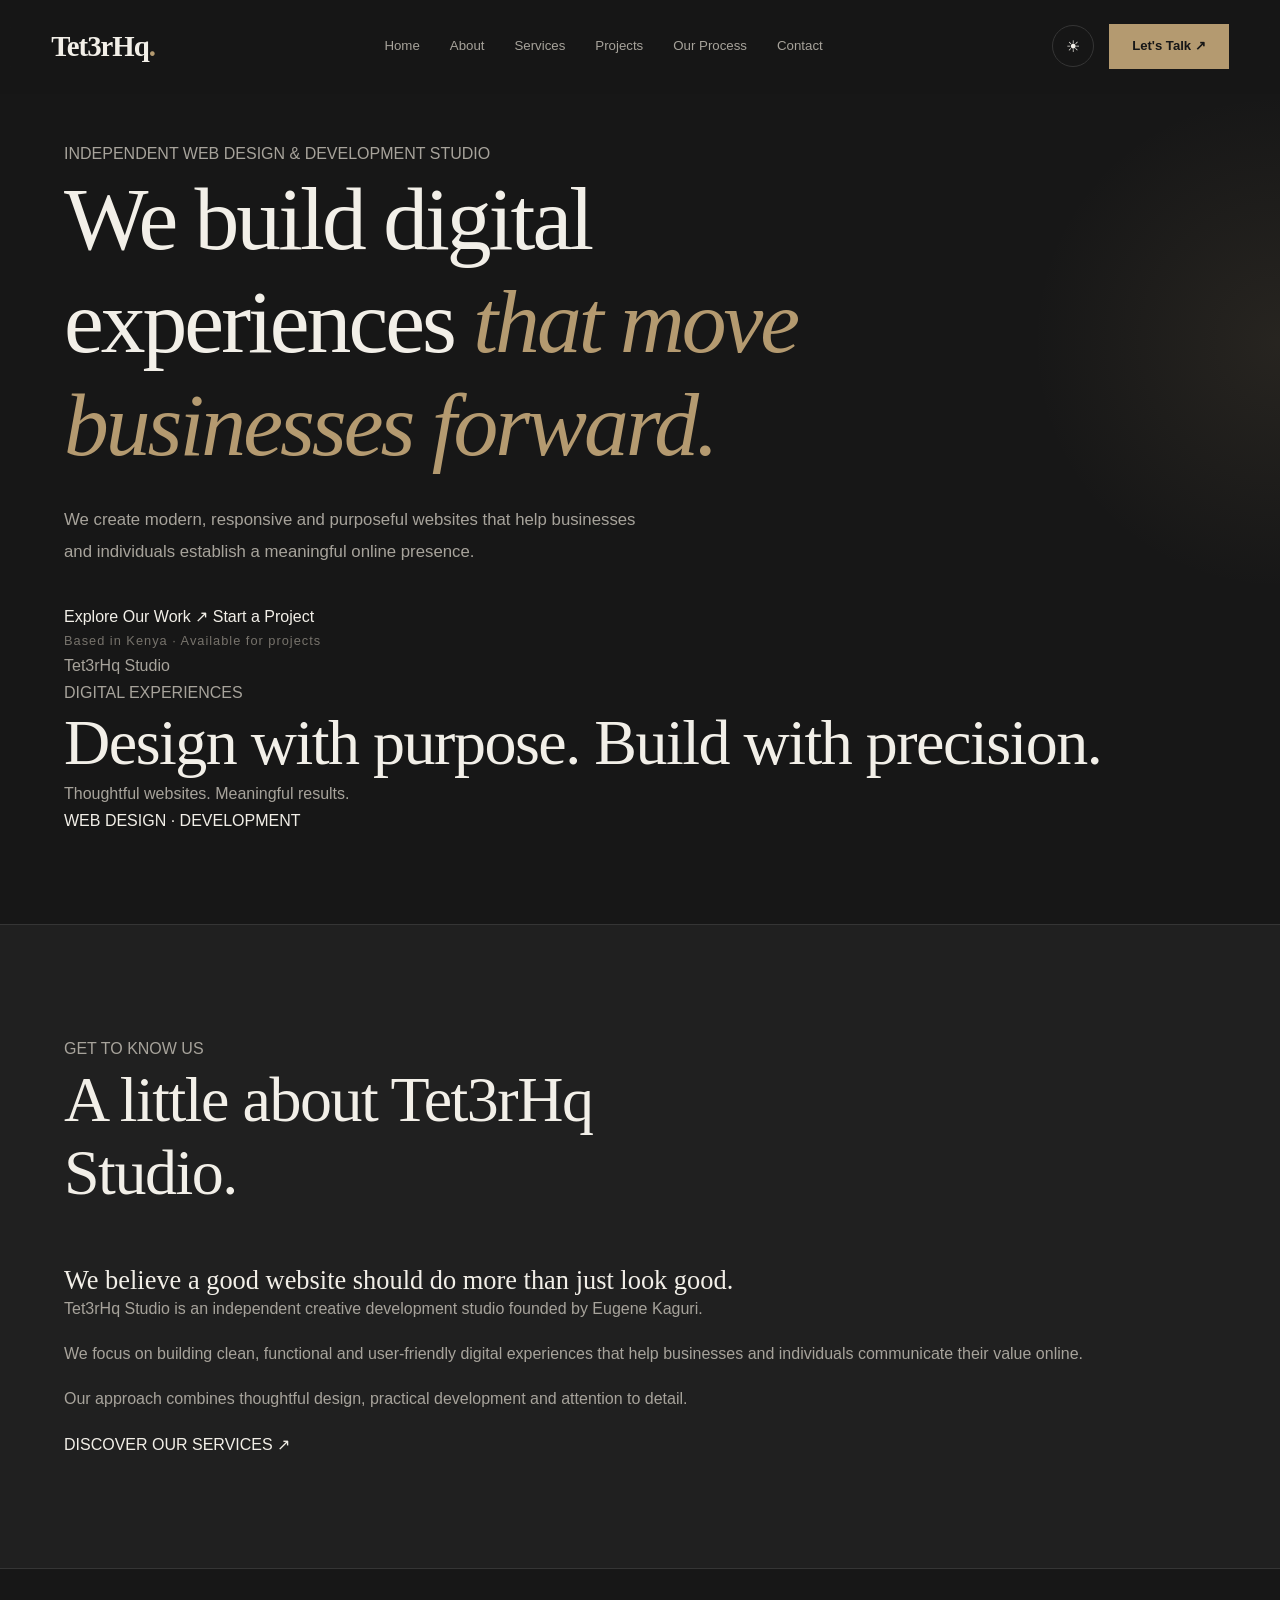
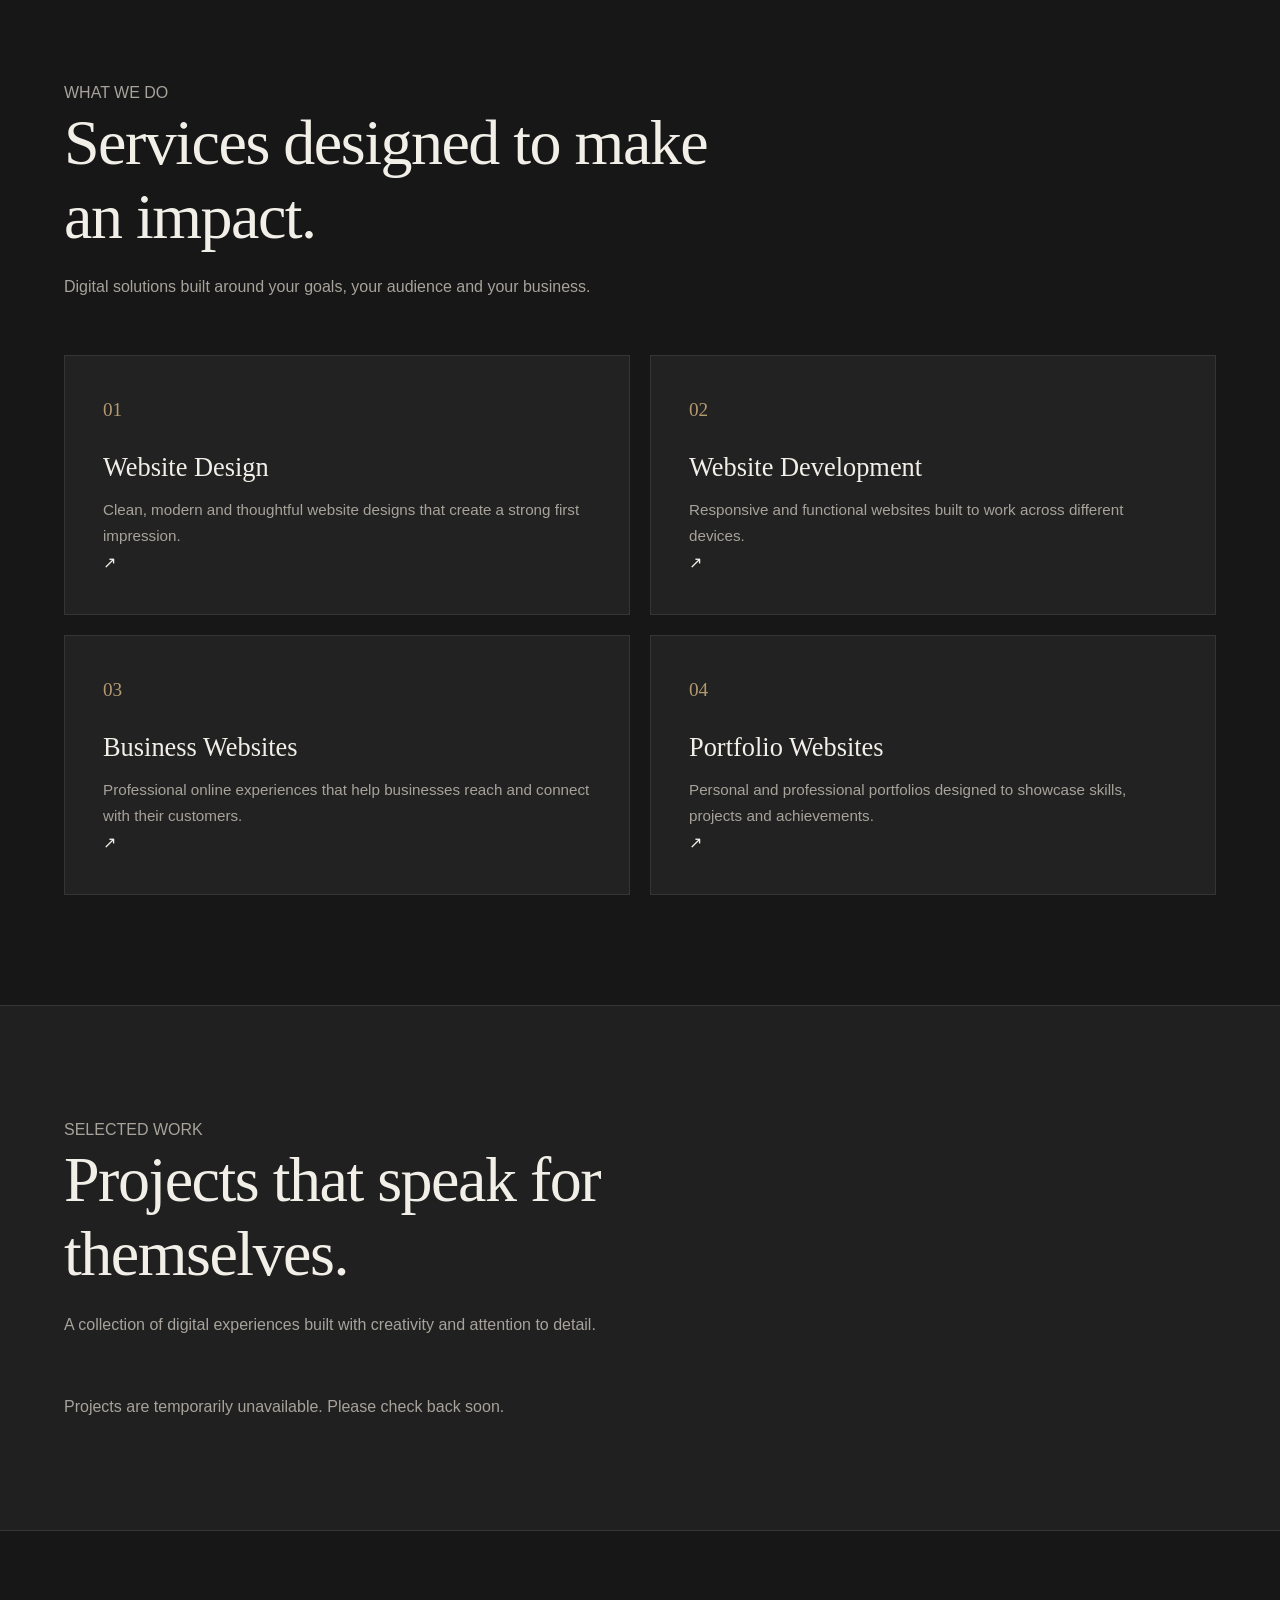
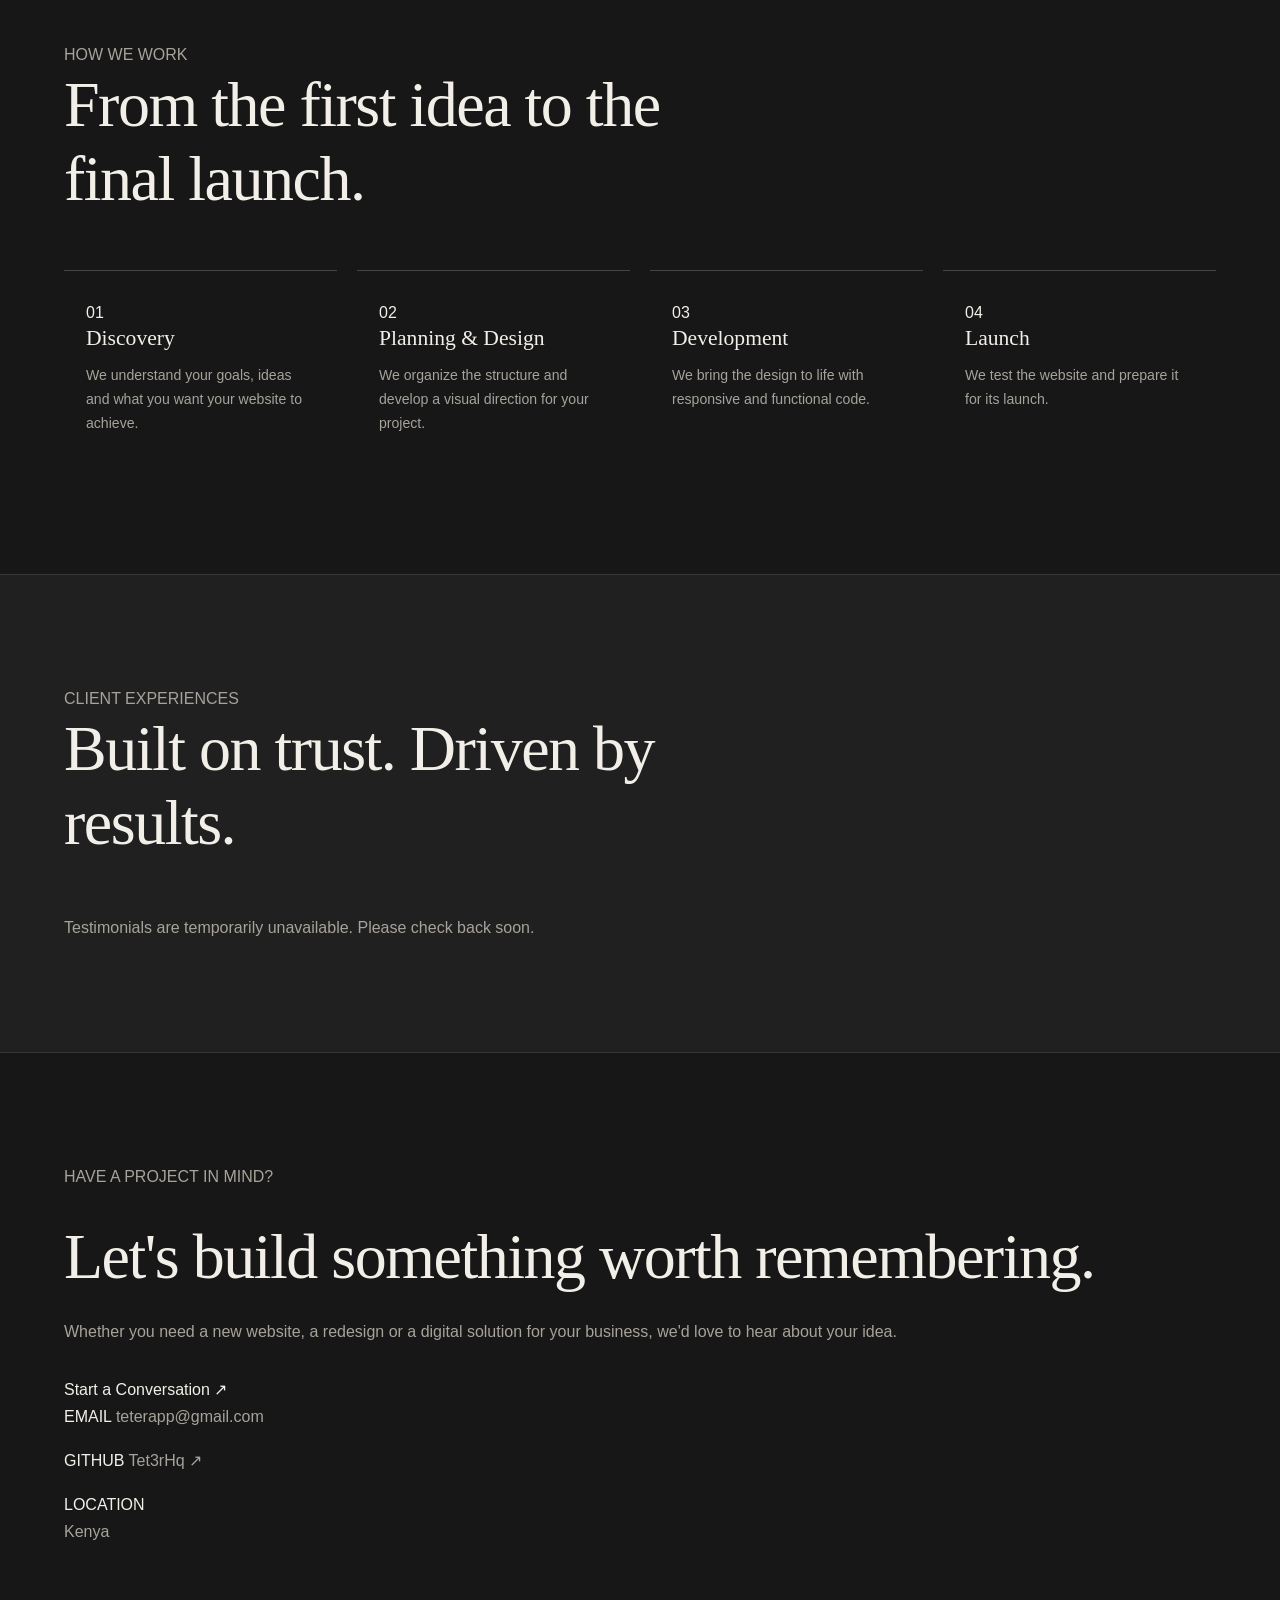
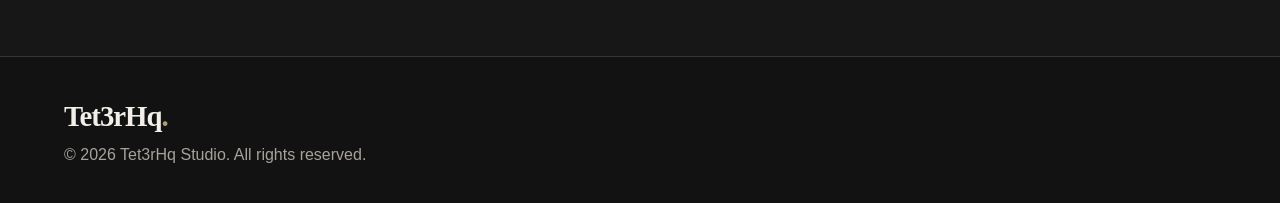
==== index.html @ ab42c06d "Add files via upload" ====
<!DOCTYPE html>
<html lang="en">

<head>
    <meta charset="UTF-8">
    <meta name="viewport" content="width=device-width, initial-scale=1.0">

    <meta name="description" content="Tet3rHq Studio is an independent web design and development studio founded by Eugene Kaguri, creating modern digital experiences for businesses and individuals.">

    <meta name="author" content="Eugene Kaguri">
    <meta name="theme-color" content="#F6F4EE">

    <title>Tet3rHq Studio | Web Design & Development</title>

    <!-- STYLESHEET -->
    <link rel="stylesheet" href="css/style.css">

    <!-- JAVASCRIPT -->
    <script src="js/script.js" defer></script>
</head>

<body>

    <!-- ==============================
         NAVIGATION
    =============================== -->

    <header class="site-header" id="site-header">

        <div class="container nav-container">

            <a href="#home" class="logo">
                Tet3rHq<span>.</span>
            </a>

            <nav class="main-nav" id="main-nav">

                <a href="#home">Home</a>
                <a href="#about">About</a>
                <a href="#services">Services</a>
                <a href="#projects">Projects</a>
                <a href="#process">Our Process</a>
                <a href="#contact">Contact</a>

            </nav>

            <div class="nav-actions">

                <button
                    class="theme-toggle"
                    id="theme-toggle"
                    aria-label="Switch to dark mode">
                    ☾
                </button>

                <a href="#contact" class="nav-cta">
                    Let's Talk ↗
                </a>

                <button
                    class="menu-toggle"
                    id="menu-toggle"
                    aria-label="Open navigation menu"
                    aria-expanded="false"
                    aria-controls="main-nav">
                    ☰
                </button>

            </div>

        </div>

    </header>


    <main>

        <!-- ==============================
             HERO SECTION
        =============================== -->

        <section class="hero" id="home">

            <div class="container hero-container">

                <div class="hero-content">

                    <p class="eyebrow">
                        INDEPENDENT WEB DESIGN & DEVELOPMENT STUDIO
                    </p>

                    <h1>
                        We build digital experiences
                        <span>that move businesses forward.</span>
                    </h1>

                    <p class="hero-description">
                        We create modern, responsive and purposeful
                        websites that help businesses and individuals
                        establish a meaningful online presence.
                    </p>

                    <div class="hero-actions">

                        <a href="#projects" class="primary-button">
                            Explore Our Work ↗
                        </a>

                        <a href="#contact" class="secondary-button">
                            Start a Project
                        </a>

                    </div>

                    <div class="hero-location">
                        <span class="status-dot"></span>
                        Based in Kenya · Available for projects
                    </div>

                </div>

                <div class="hero-visual">

                    <div class="visual-frame">

                        <div class="visual-topbar">
                            <div class="window-dots">
                                <span></span>
                                <span></span>
                                <span></span>
                            </div>

                            <p>Tet3rHq Studio</p>
                        </div>

                        <div class="visual-content">

                            <p class="visual-label">
                                DIGITAL EXPERIENCES
                            </p>

                            <h2>
                                Design with purpose.
                                Build with precision.
                            </h2>

                            <div class="visual-line"></div>

                            <p>
                                Thoughtful websites.
                                Meaningful results.
                            </p>

                            <div class="visual-footer">
                                WEB DESIGN · DEVELOPMENT
                            </div>

                        </div>

                    </div>

                </div>

            </div>

        </section>


        <!-- ==============================
             ABOUT SECTION
        =============================== -->

        <section class="about section-padding" id="about">

            <div class="container">

                <div class="section-heading">

                    <p class="eyebrow">GET TO KNOW US</p>

                    <h2>
                        A little about
                        <span>Tet3rHq Studio.</span>
                    </h2>

                </div>

                <div class="about-content">

                    <div class="about-intro">
                        <h3>
                            We believe a good website
                            should do more than just look good.
                        </h3>
                    </div>

                    <div class="about-description">

                        <p>
                            Tet3rHq Studio is an independent creative
                            development studio founded by Eugene Kaguri.
                        </p>

                        <p>
                            We focus on building clean, functional and
                            user-friendly digital experiences that help
                            businesses and individuals communicate their
                            value online.
                        </p>

                        <p>
                            Our approach combines thoughtful design,
                            practical development and attention to detail.
                        </p>

                        <a href="#services" class="text-link">
                            DISCOVER OUR SERVICES ↗
                        </a>

                    </div>

                </div>

            </div>

        </section>


        <!-- ==============================
             SERVICES SECTION
        =============================== -->

        <section class="services section-padding" id="services">

            <div class="container">

                <div class="section-heading">

                    <p class="eyebrow">WHAT WE DO</p>

                    <h2>
                        Services designed
                        <span>to make an impact.</span>
                    </h2>

                    <p>
                        Digital solutions built around your goals,
                        your audience and your business.
                    </p>

                </div>

                <div class="services-grid">

                    <article class="service-card">

                        <span class="service-number">01</span>

                        <h3>Website Design</h3>

                        <p>
                            Clean, modern and thoughtful website
                            designs that create a strong first impression.
                        </p>

                        <span class="service-arrow">↗</span>

                    </article>

                    <article class="service-card">

                        <span class="service-number">02</span>

                        <h3>Website Development</h3>

                        <p>
                            Responsive and functional websites
                            built to work across different devices.
                        </p>

                        <span class="service-arrow">↗</span>

                    </article>

                    <article class="service-card">

                        <span class="service-number">03</span>

                        <h3>Business Websites</h3>

                        <p>
                            Professional online experiences that
                            help businesses reach and connect with
                            their customers.
                        </p>

                        <span class="service-arrow">↗</span>

                    </article>

                    <article class="service-card">

                        <span class="service-number">04</span>

                        <h3>Portfolio Websites</h3>

                        <p>
                            Personal and professional portfolios
                            designed to showcase skills, projects
                            and achievements.
                        </p>

                        <span class="service-arrow">↗</span>

                    </article>

                </div>

            </div>

        </section>


        <!-- ==============================
             PROJECTS SECTION
        =============================== -->

        <section class="projects section-padding" id="projects">

            <div class="container">

                <div class="section-heading">

                    <p class="eyebrow">SELECTED WORK</p>

                    <h2>
                        Projects that
                        <span>speak for themselves.</span>
                    </h2>

                    <p>
                        A collection of digital experiences built
                        with creativity and attention to detail.
                    </p>

                </div>

                <!-- PROJECTS WILL LOAD FROM THE DATABASE -->

                <div class="projects-grid" id="projects-container">

                    <div class="projects-empty">

                        <p>Our project gallery is being prepared.</p>

                        <span>
                            New projects will appear here as they are published.
                        </span>

                    </div>

                </div>

            </div>

        </section>


        <!-- ==============================
             OUR PROCESS SECTION
        =============================== -->

        <section class="process section-padding" id="process">

            <div class="container">

                <div class="section-heading">

                    <p class="eyebrow">HOW WE WORK</p>

                    <h2>
                        From the first idea
                        <span>to the final launch.</span>
                    </h2>

                </div>

                <div class="process-grid">

                    <article class="process-card">

                        <span>01</span>

                        <h3>Discovery</h3>

                        <p>
                            We understand your goals, ideas and
                            what you want your website to achieve.
                        </p>

                    </article>

                    <article class="process-card">

                        <span>02</span>

                        <h3>Planning & Design</h3>

                        <p>
                            We organize the structure and develop
                            a visual direction for your project.
                        </p>

                    </article>

                    <article class="process-card">

                        <span>03</span>

                        <h3>Development</h3>

                        <p>
                            We bring the design to life with
                            responsive and functional code.
                        </p>

                    </article>

                    <article class="process-card">

                        <span>04</span>

                        <h3>Launch</h3>

                        <p>
                            We test the website and prepare it
                            for its launch.
                        </p>

                    </article>

                </div>

            </div>

        </section>


        <!-- ==============================
             TESTIMONIALS SECTION
        =============================== -->

        <section class="testimonials section-padding" id="testimonials">

            <div class="container">

                <div class="section-heading">

                    <p class="eyebrow">CLIENT EXPERIENCES</p>

                    <h2>
                        Built on trust.
                        <span>Driven by results.</span>
                    </h2>

                </div>

                <div class="testimonials-content" id="testimonials-container">

                    <p>
                        Client testimonials will appear here as
                        we complete projects and receive feedback.
                    </p>

                </div>

            </div>

        </section>


        <!-- ==============================
             CONTACT SECTION
        =============================== -->

        <section class="contact section-padding" id="contact">

            <div class="container contact-container">

                <div class="contact-content">

                    <p class="eyebrow">HAVE A PROJECT IN MIND?</p>

                    <h2>
                        Let's build something
                        <span>worth remembering.</span>
                    </h2>

                    <p>
                        Whether you need a new website, a redesign
                        or a digital solution for your business,
                        we'd love to hear about your idea.
                    </p>

                    <a
                        href="mailto:teterapp@gmail.com"
                        class="primary-button">
                        Start a Conversation ↗
                    </a>

                </div>

                <div class="contact-details">

                    <div>
                        <span>EMAIL</span>
                        <a href="mailto:teterapp@gmail.com">
                            teterapp@gmail.com
                        </a>
                    </div>

                    <div>
                        <span>GITHUB</span>
                        <a
                            href="https://github.com/Tet3rHq"
                            target="_blank"
                            rel="noopener noreferrer">
                            Tet3rHq ↗
                        </a>
                    </div>

                    <div>
                        <span>LOCATION</span>
                        <p>Kenya</p>
                    </div>

                </div>

            </div>

        </section>

    </main>


    <!-- ==============================
         FOOTER
    =============================== -->

    <footer class="site-footer">

        <div class="container footer-container">

            <a href="#home" class="logo">
                Tet3rHq<span>.</span>
            </a>

            <p>
                © <span id="current-year"></span>
                Tet3rHq Studio. All rights reserved.
            </p>

            <a href="#home" class="back-to-top">
                Back to top ↑
            </a>

        </div>

    </footer>

</body>

</html>
---- css/style.css ----
/* =========================================
   TET3RHQ STUDIO
   DARK EDITORIAL DESIGN SYSTEM
========================================= */

/* ---------- 1. GLOBAL SETTINGS ---------- */

:root {
    --bg: #171717;
    --bg-secondary: #202020;
    --bg-card: #222222;
    --bg-light: #292929;

    --text: #F2EFE8;
    --text-muted: #A7A39B;
    --text-soft: #77736C;

    --accent: #B49A70;
    --accent-hover: #C5AD83;

    --border: #353535;
    --border-light: #454545;

    --white: #FFFFFF;

    --font-heading: Georgia, "Times New Roman", serif;
    --font-body: Arial, Helvetica, sans-serif;

    --container: 1180px;
    --transition: 0.3s ease;
}

/* ---------- 2. RESET ---------- */

* {
    margin: 0;
    padding: 0;
    box-sizing: border-box;
}

html {
    scroll-behavior: smooth;
    scroll-padding-top: 90px;
}

body {
    background: var(--bg);
    color: var(--text);
    font-family: var(--font-body);
    line-height: 1.7;
    overflow-x: hidden;
}

a {
    color: inherit;
    text-decoration: none;
}

button {
    font: inherit;
}

img {
    display: block;
    max-width: 100%;
}

ul {
    list-style: none;
}

.container {
    width: min(90%, var(--container));
    margin: 0 auto;
}

section {
    padding: 110px 0;
}

/* ---------- 3. TYPOGRAPHY ---------- */

h1,
h2,
h3,
h4 {
    font-family: var(--font-heading);
    font-weight: 400;
    line-height: 1.15;
}

h1 {
    font-size: clamp(3.2rem, 7vw, 6.5rem);
    letter-spacing: -3px;
}

h2 {
    font-size: clamp(2.5rem, 5vw, 4rem);
    letter-spacing: -1.5px;
}

h3 {
    font-size: 1.65rem;
}

p {
    color: var(--text-muted);
}

/* ---------- 4. HEADER / NAVIGATION ---------- */

.site-header {
    position: fixed;
    top: 0;
    left: 0;
    width: 100%;
    z-index: 1000;
    padding: 22px 0;
    background: rgba(23, 23, 23, 0.88);
    backdrop-filter: blur(15px);
    border-bottom: 1px solid transparent;
    transition: var(--transition);
}

.site-header.scrolled {
    padding: 15px 0;
    border-bottom-color: var(--border);
}

.nav-container {
    width: min(92%, 1320px);
    margin: 0 auto;
    display: flex;
    align-items: center;
    justify-content: space-between;
    gap: 25px;
}

.logo {
    font-family: var(--font-heading);
    font-size: 1.8rem;
    color: var(--text);
    font-weight: bold;
    letter-spacing: -1px;
}

.logo span {
    color: var(--accent);
}

.main-nav {
    display: flex;
    align-items: center;
    gap: 30px;
}

.main-nav a {
    font-size: 0.83rem;
    color: var(--text-muted);
    transition: var(--transition);
}

.main-nav a:hover,
.main-nav a.active {
    color: var(--accent);
}

.nav-actions {
    display: flex;
    align-items: center;
    gap: 15px;
}

.theme-toggle,
.menu-toggle {
    background: none;
    border: 1px solid var(--border);
    color: var(--text);
    width: 42px;
    height: 42px;
    border-radius: 50%;
    cursor: pointer;
    transition: var(--transition);
}

.theme-toggle:hover,
.menu-toggle:hover {
    border-color: var(--accent);
    color: var(--accent);
}

.menu-toggle {
    display: none;
    font-size: 1.2rem;
}

.nav-cta {
    display: inline-flex;
    align-items: center;
    justify-content: center;
    padding: 11px 23px;
    background: var(--accent);
    color: #171717;
    font-size: 0.82rem;
    font-weight: bold;
    transition: var(--transition);
}

.nav-cta:hover {
    background: var(--accent-hover);
    transform: translateY(-2px);
}

/* ---------- 5. BUTTONS ---------- */

.btn {
    display: inline-flex;
    align-items: center;
    justify-content: center;
    gap: 12px;
    padding: 15px 27px;
    border: 1px solid var(--accent);
    font-size: 0.82rem;
    font-weight: bold;
    letter-spacing: 0.5px;
    transition: var(--transition);
}

.btn-primary {
    background: var(--accent);
    color: #171717;
}

.btn-primary:hover {
    background: var(--accent-hover);
    border-color: var(--accent-hover);
    transform: translateY(-3px);
}

.btn-outline {
    background: transparent;
    color: var(--text);
}

.btn-outline:hover {
    background: var(--accent);
    color: #171717;
    transform: translateY(-3px);
}

/* ---------- 6. HERO SECTION ---------- */

.hero {
    min-height: 100vh;
    display: flex;
    align-items: center;
    padding-top: 140px;
    padding-bottom: 90px;
    position: relative;
    overflow: hidden;
}

.hero::before {
    content: "";
    position: absolute;
    width: 500px;
    height: 500px;
    top: 10%;
    right: -250px;
    background: radial-gradient(
        circle,
        rgba(180, 154, 112, 0.10),
        transparent 70%
    );
    pointer-events: none;
}

.hero-content {
    position: relative;
    z-index: 2;
    max-width: 850px;
}

.hero-tagline,
.section-label {
    display: inline-block;
    color: var(--accent);
    font-size: 0.75rem;
    font-weight: bold;
    letter-spacing: 3px;
    text-transform: uppercase;
    margin-bottom: 25px;
}

.hero h1 {
    max-width: 900px;
    margin-bottom: 28px;
}

.hero h1 span {
    color: var(--accent);
    font-style: italic;
}

.hero-description {
    max-width: 580px;
    font-size: 1.05rem;
    line-height: 1.9;
    margin-bottom: 35px;
}

.hero-buttons {
    display: flex;
    flex-wrap: wrap;
    gap: 15px;
    margin-bottom: 45px;
}

.hero-location {
    font-size: 0.8rem;
    color: var(--text-soft);
    letter-spacing: 1px;
}

/* ---------- 7. BROWSER FRAME ---------- */

.browser-frame {
    background: #202020;
    border: 1px solid var(--border-light);
    border-radius: 8px;
    overflow: hidden;
    box-shadow: 0 30px 80px rgba(0, 0, 0, 0.35);
}

.browser-top {
    min-height: 45px;
    display: flex;
    align-items: center;
    gap: 8px;
    padding: 0 16px;
    background: #292929;
    border-bottom: 1px solid var(--border);
}

.browser-dot {
    width: 9px;
    height: 9px;
    border-radius: 50%;
    background: #77736C;
}

.browser-dot:first-child {
    background: #B77B70;
}

.browser-dot:nth-child(2) {
    background: #B49A70;
}

.browser-dot:nth-child(3) {
    background: #82916B;
}

.browser-content {
    min-height: 260px;
    padding: 30px;
}

/* ---------- 8. ABOUT SECTION ---------- */

.about {
    background: var(--bg-secondary);
    border-top: 1px solid var(--border);
    border-bottom: 1px solid var(--border);
}

.about-grid {
    display: grid;
    grid-template-columns: 1fr 1fr;
    gap: 80px;
    align-items: center;
}

.about-content h2 {
    margin-bottom: 25px;
}

.about-content p {
    margin-bottom: 18px;
}

.about-highlight {
    color: var(--accent);
}

.about-visual {
    min-height: 350px;
    display: flex;
    align-items: center;
    justify-content: center;
    background:
        linear-gradient(rgba(180, 154, 112, 0.05), rgba(180, 154, 112, 0.02)),
        var(--bg);
    border: 1px solid var(--border);
}

.about-visual h3 {
    font-size: clamp(2rem, 5vw, 4rem);
    color: var(--accent);
    text-align: center;
}

/* ---------- 9. SERVICES SECTION ---------- */

.section-heading {
    max-width: 650px;
    margin-bottom: 55px;
}

.section-heading h2 {
    margin-bottom: 20px;
}

.services-grid {
    display: grid;
    grid-template-columns: repeat(2, 1fr);
    gap: 20px;
}

.service-card {
    padding: 38px;
    background: var(--bg-card);
    border: 1px solid var(--border);
    transition: var(--transition);
}

.service-card:hover {
    border-color: var(--accent);
    transform: translateY(-5px);
}

.service-number {
    display: block;
    color: var(--accent);
    font-family: var(--font-heading);
    font-size: 1.2rem;
    margin-bottom: 25px;
}

.service-card h3 {
    margin-bottom: 15px;
}

.service-card p {
    font-size: 0.95rem;
}

/* ---------- 10. PROJECTS SECTION ---------- */

.projects {
    background: var(--bg-secondary);
    border-top: 1px solid var(--border);
    border-bottom: 1px solid var(--border);
}

.projects-grid {
    display: grid;
    grid-template-columns: repeat(2, 1fr);
    gap: 35px;
}

.project-card {
    background: var(--bg-card);
    border: 1px solid var(--border);
    overflow: hidden;
    transition: var(--transition);
}

.project-card:hover {
    border-color: var(--accent);
    transform: translateY(-5px);
}

.project-image {
    background: #292929;
    padding: 15px;
}

.project-image img {
    width: 100%;
    aspect-ratio: 16 / 10;
    object-fit: cover;
    border: 1px solid var(--border);
}

.project-info {
    padding: 28px;
}

.project-info h3 {
    margin-bottom: 12px;
}

.project-info p {
    margin-bottom: 20px;
    font-size: 0.92rem;
}

.project-tags {
    display: flex;
    flex-wrap: wrap;
    gap: 9px;
    margin-bottom: 23px;
}

.project-tags span {
    padding: 5px 11px;
    border: 1px solid var(--border);
    color: var(--text-muted);
    font-size: 0.72rem;
}

.project-links {
    display: flex;
    flex-wrap: wrap;
    gap: 20px;
}

.project-links a {
    color: var(--accent);
    font-size: 0.8rem;
    font-weight: bold;
}

.project-links a:hover {
    color: var(--accent-hover);
}

/* ---------- 11. PROCESS SECTION ---------- */

.process-grid {
    display: grid;
    grid-template-columns: repeat(4, 1fr);
    gap: 20px;
}

.process-card {
    padding: 28px 22px;
    border-top: 1px solid var(--border-light);
}

.process-number {
    display: block;
    color: var(--accent);
    font-family: var(--font-heading);
    font-size: 2rem;
    margin-bottom: 22px;
}

.process-card h3 {
    margin-bottom: 13px;
    font-size: 1.35rem;
}

.process-card p {
    font-size: 0.88rem;
}

/* ---------- 12. TESTIMONIALS ---------- */

.testimonials {
    background: var(--bg-secondary);
    border-top: 1px solid var(--border);
    border-bottom: 1px solid var(--border);
}

.testimonials-container {
    display: grid;
    grid-template-columns: repeat(2, 1fr);
    gap: 22px;
}

.testimonial-card {
    padding: 35px;
    background: var(--bg-card);
    border: 1px solid var(--border);
}

.testimonial-card p {
    font-family: var(--font-heading);
    font-size: 1.3rem;
    color: var(--text);
    margin-bottom: 25px;
}

.testimonial-author {
    color: var(--accent);
    font-size: 0.85rem;
}

/* ---------- 13. CONTACT SECTION ---------- */

.contact-grid {
    display: grid;
    grid-template-columns: 1fr 1fr;
    gap: 70px;
    align-items: center;
}

.contact-content h2 {
    margin-bottom: 25px;
}

.contact-content p {
    margin-bottom: 30px;
}

.contact-details {
    display: flex;
    flex-direction: column;
    gap: 17px;
}

.contact-details a {
    color: var(--text-muted);
    transition: var(--transition);
}

.contact-details a:hover {
    color: var(--accent);
}

.contact-visual {
    padding: 45px;
    background: var(--bg-secondary);
    border: 1px solid var(--border);
}

.contact-visual h3 {
    font-size: 2rem;
    margin-bottom: 18px;
}

/* ---------- 14. FOOTER ---------- */

.site-footer {
    padding: 35px 0;
    background: #121212;
    border-top: 1px solid var(--border);
}

.footer-content {
    display: flex;
    align-items: center;
    justify-content: space-between;
    gap: 20px;
}

.footer-content p {
    font-size: 0.8rem;
}

.footer-links {
    display: flex;
    gap: 22px;
}

.footer-links a {
    color: var(--text-muted);
    font-size: 0.8rem;
    transition: var(--transition);
}

.footer-links a:hover {
    color: var(--accent);
}

/* ---------- 15. BACK TO TOP ---------- */

.back-to-top {
    position: fixed;
    bottom: 25px;
    right: 25px;
    width: 45px;
    height: 45px;
    display: flex;
    align-items: center;
    justify-content: center;
    background: var(--accent);
    color: #171717;
    border: none;
    cursor: pointer;
    opacity: 0;
    visibility: hidden;
    transition: var(--transition);
    z-index: 900;
}

.back-to-top.visible {
    opacity: 1;
    visibility: visible;
}

.back-to-top:hover {
    background: var(--accent-hover);
    transform: translateY(-4px);
}

/* ---------- 16. LIGHT THEME SUPPORT ---------- */

body.light-mode {
    --bg: #F2EFE8;
    --bg-secondary: #E8E4DB;
    --bg-card: #F8F6F0;
    --bg-light: #E3DED4;

    --text: #222222;
    --text-muted: #625F59;
    --text-soft: #858078;

    --accent: #92764C;
    --accent-hover: #806541;

    --border: #D5CFC3;
    --border-light: #C8C1B4;

    --white: #171717;
}

body.light-mode .site-header {
    background: rgba(242, 239, 232, 0.9);
}

body.light-mode .browser-frame {
    background: #E8E4DB;
}

body.light-mode .browser-top {
    background: #DCD6CA;
}

body.light-mode .nav-cta,
body.light-mode .btn-primary,
body.light-mode .back-to-top {
    color: #FFFFFF;
}

body.light-mode .site-footer {
    background: #E3DED4;
}

body.light-mode .project-image {
    background: #E3DED4;
}

/* ---------- 17. RESPONSIVE DESIGN ---------- */

@media (max-width: 1000px) {
    .main-nav {
        gap: 17px;
    }

    .main-nav a {
        font-size: 0.77rem;
    }

    .nav-cta {
        padding: 10px 15px;
    }

    .about-grid,
    .contact-grid {
        gap: 40px;
    }

    .process-grid {
        grid-template-columns: repeat(2, 1fr);
    }
}

@media (max-width: 760px) {
    section {
        padding: 80px 0;
    }

    .site-header {
        padding: 17px 0;
    }

    .menu-toggle {
        display: block;
    }

    .main-nav {
        position: absolute;
        top: 100%;
        left: 0;
        width: 100%;
        padding: 25px 5%;
        background: var(--bg-secondary);
        border-bottom: 1px solid var(--border);
        display: none;
        flex-direction: column;
        align-items: flex-start;
        gap: 22px;
    }

    .main-nav.active {
        display: flex;
    }

    .main-nav a {
        font-size: 0.95rem;
    }

    .nav-cta {
        display: none;
    }

    .hero {
        min-height: auto;
        padding-top: 150px;
        padding-bottom: 85px;
    }

    .hero h1 {
        letter-spacing: -1.5px;
    }

    .about-grid,
    .contact-grid {
        grid-template-columns: 1fr;
    }

    .services-grid,
    .projects-grid,
    .testimonials-container {
        grid-template-columns: 1fr;
    }

    .about-visual {
        min-height: 250px;
    }

    .section-heading {
        margin-bottom: 35px;
    }

    .footer-content {
        flex-direction: column;
        text-align: center;
    }
}

@media (max-width: 480px) {
    .container {
        width: 90%;
    }

    .logo {
        font-size: 1.5rem;
    }

    .nav-container {
        gap: 10px;
    }

    .nav-actions {
        gap: 9px;
    }

    h1 {
        font-size: 3.1rem;
    }

    .hero-buttons {
        flex-direction: column;
        align-items: stretch;
    }

    .btn {
        width: 100%;
    }

    .service-card,
    .project-info,
    .testimonial-card {
        padding: 25px;
    }

    .process-grid {
        grid-template-columns: 1fr;
    }

    .contact-visual {
        padding: 28px;
    }

    .footer-links {
        flex-wrap: wrap;
        justify-content: center;
    }
}
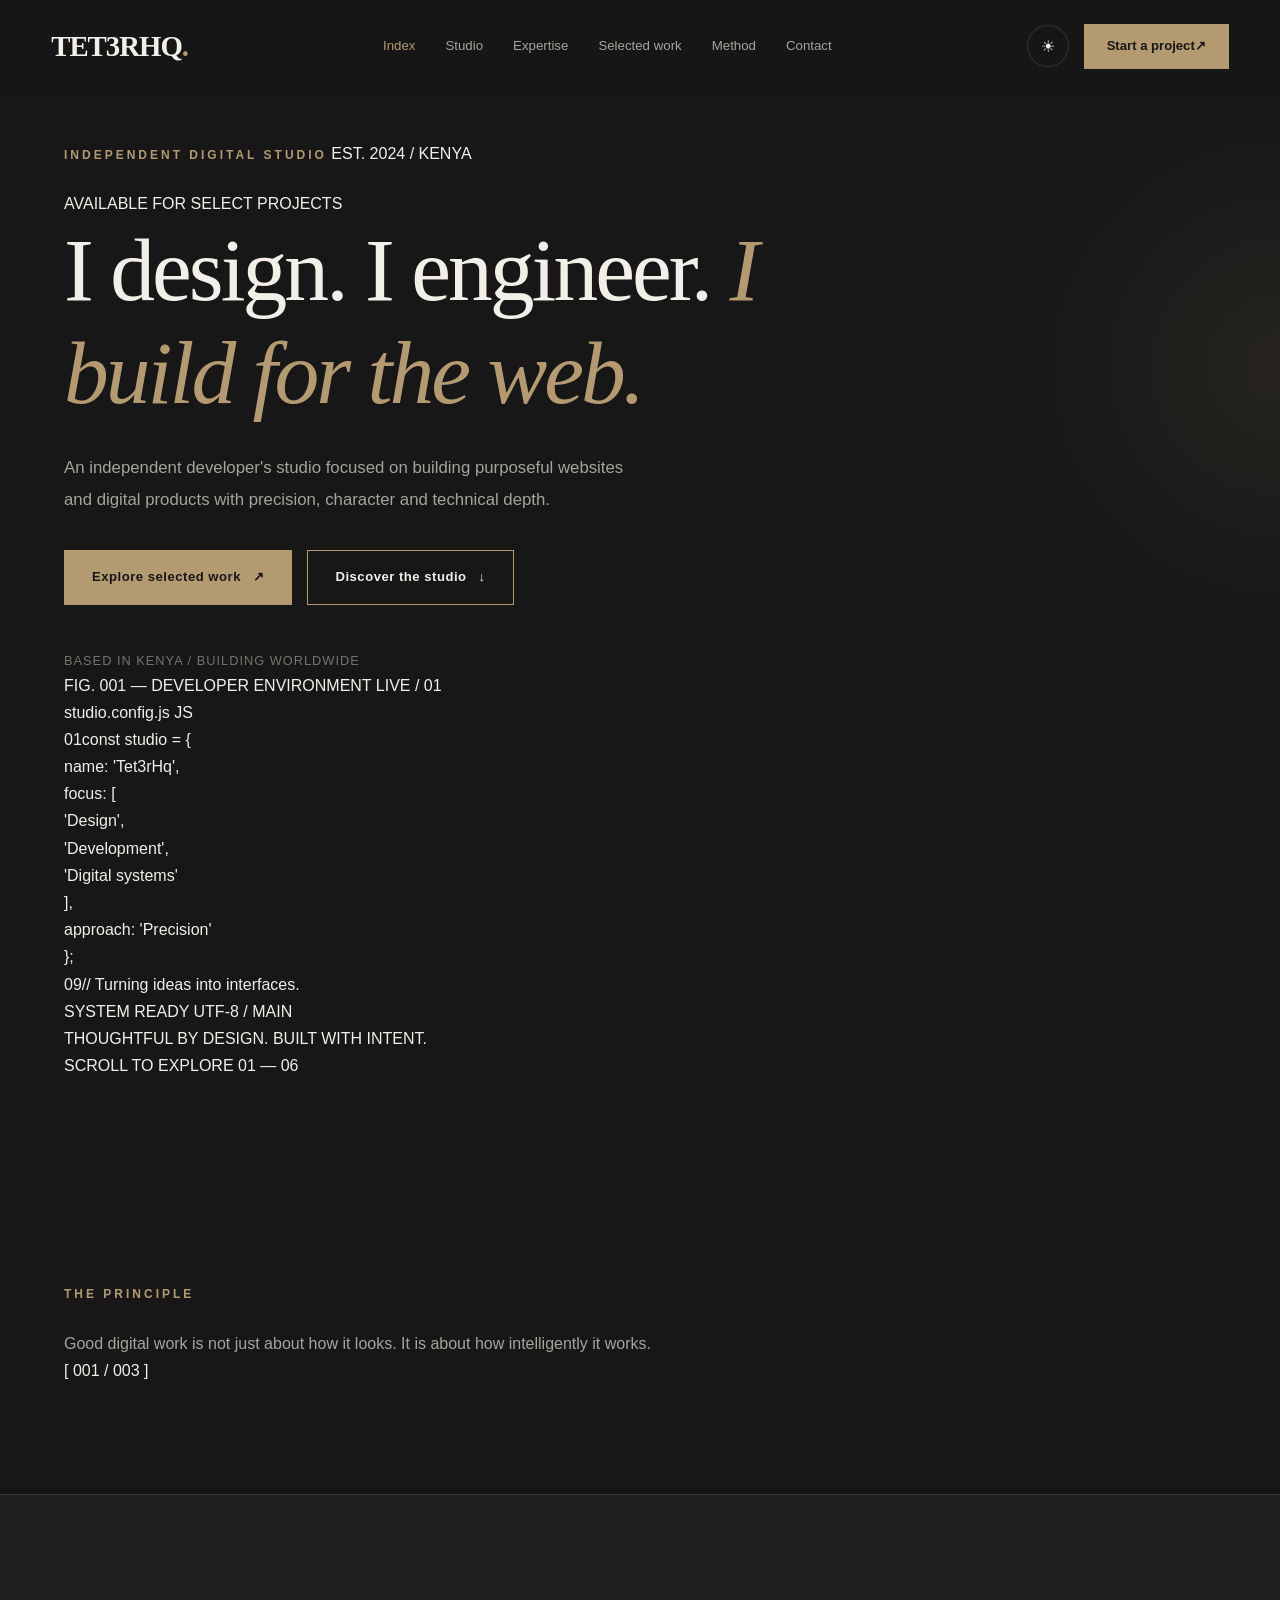
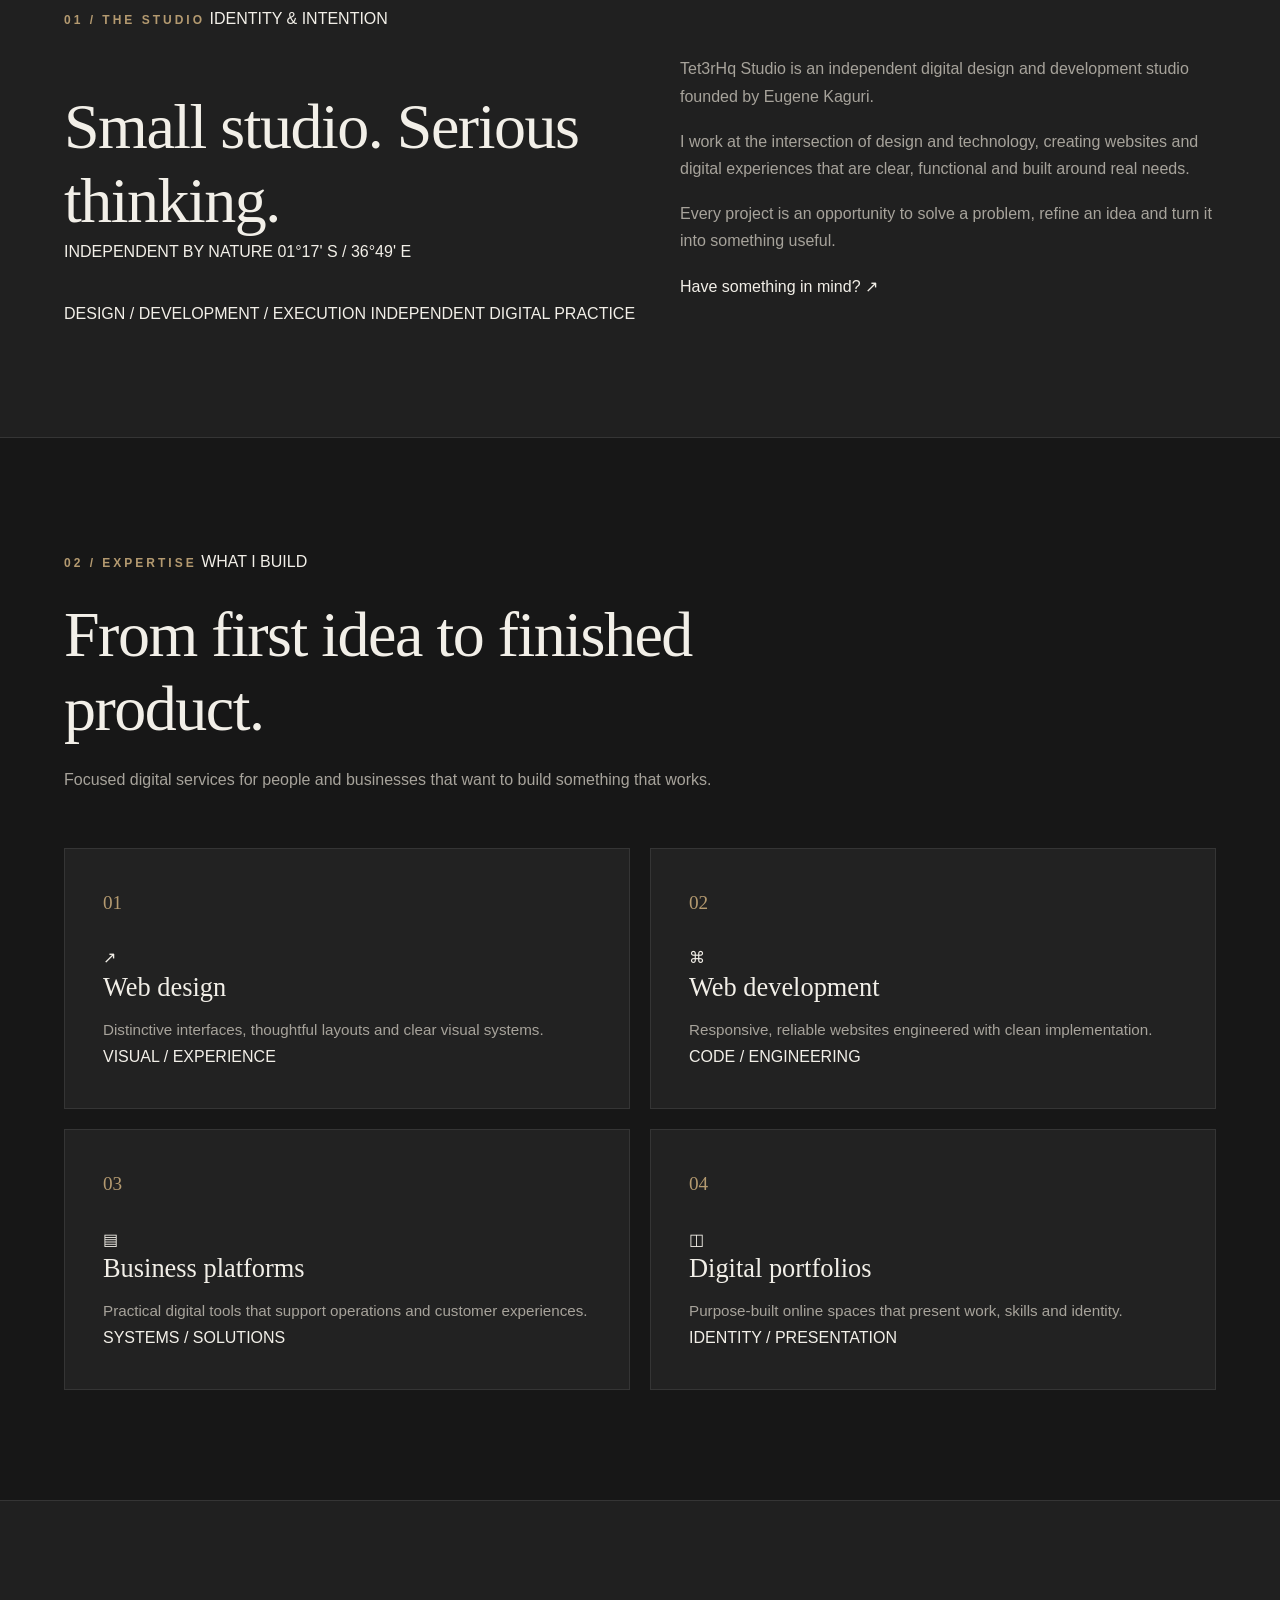
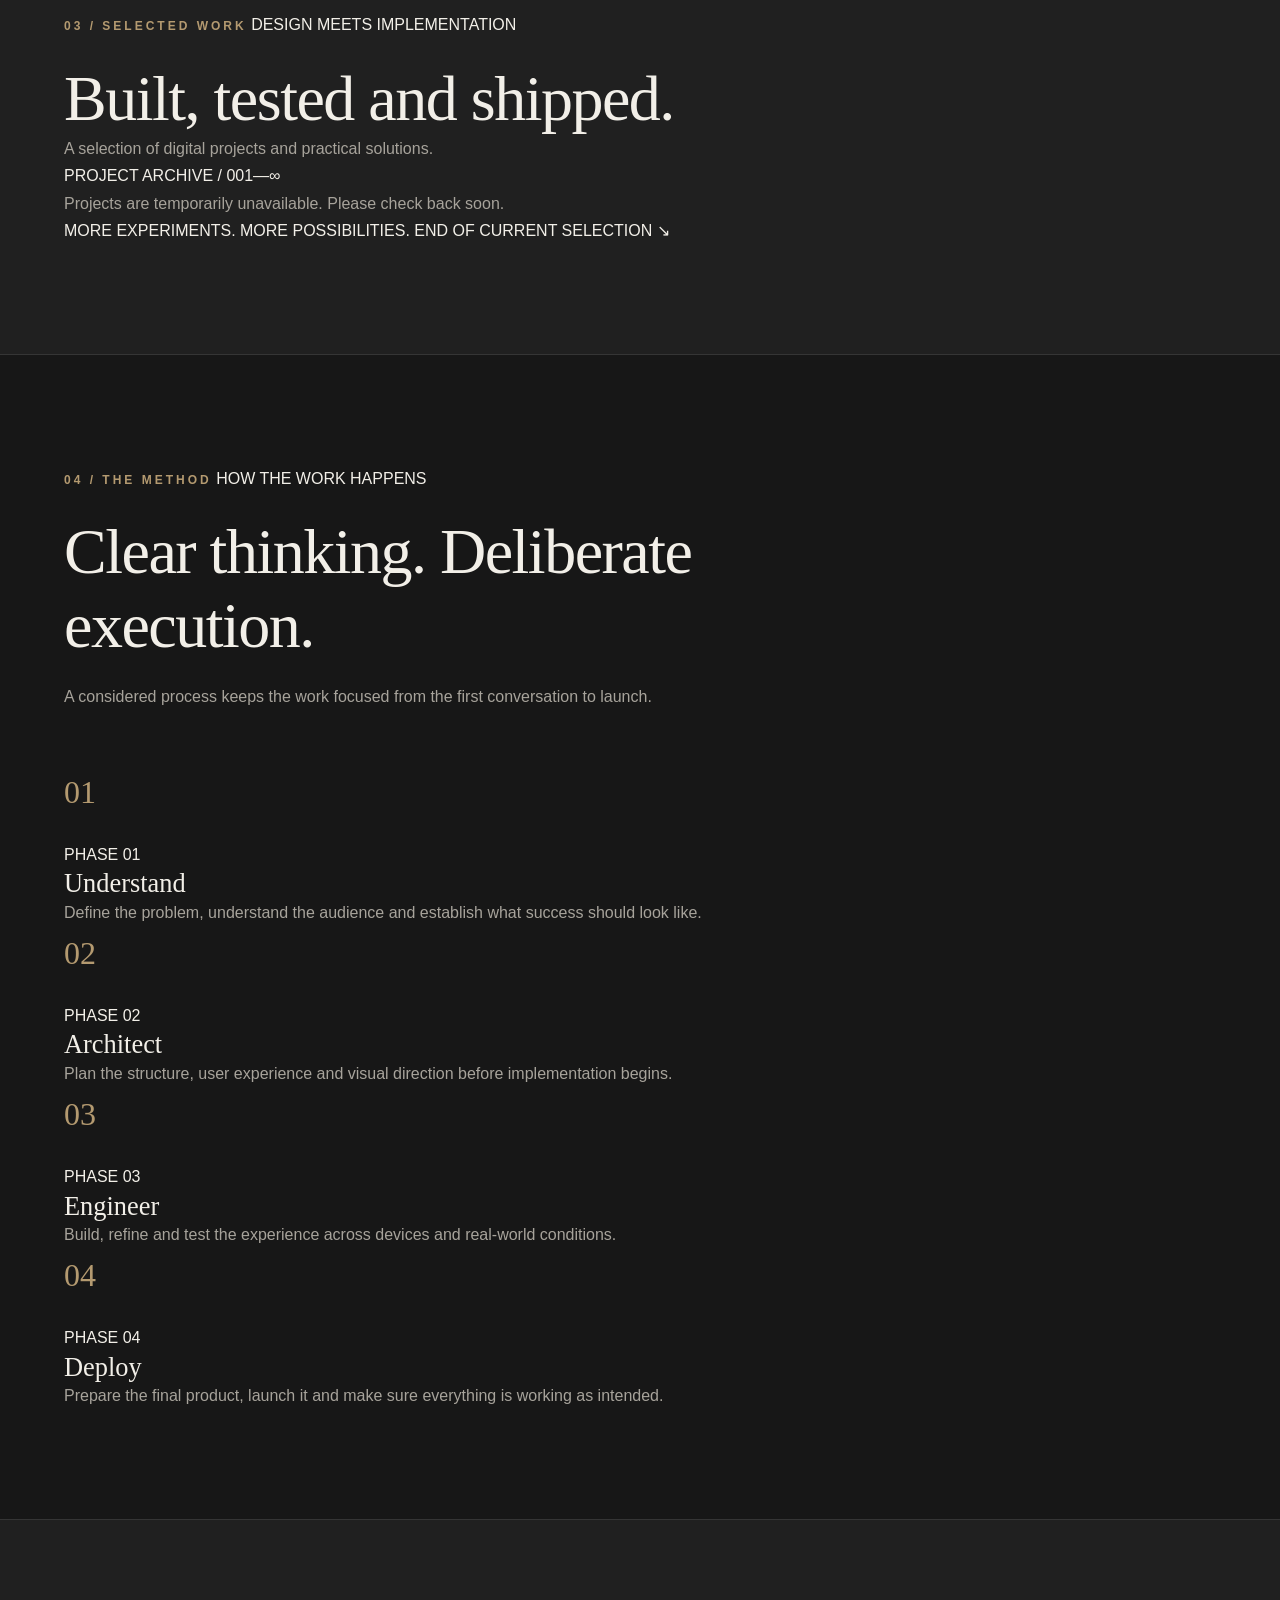
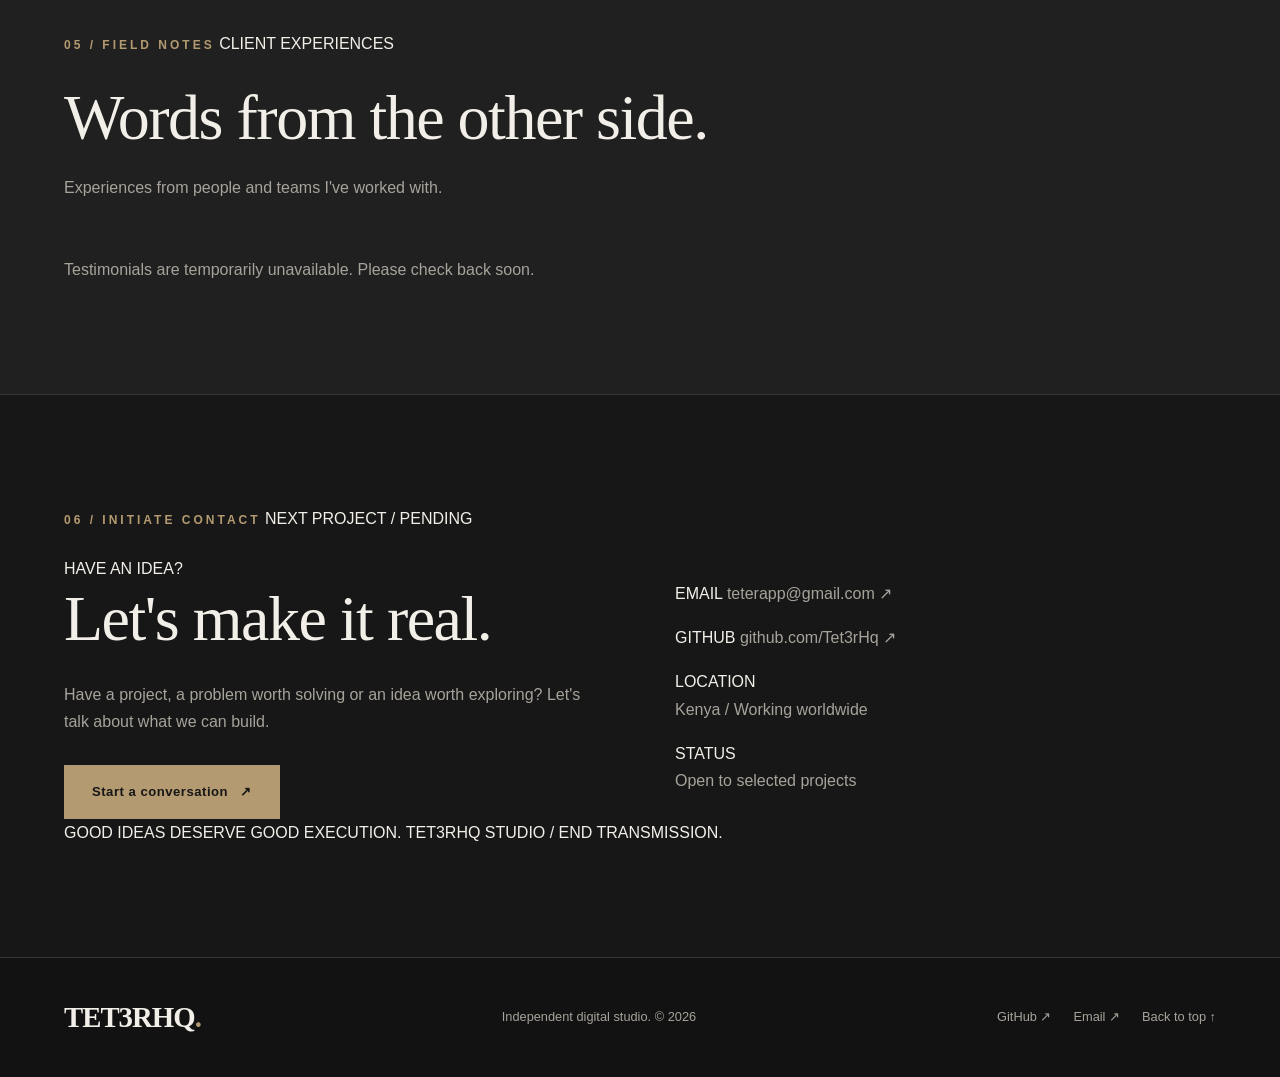
==== commit 7ba49e7d: "Update index.html" ====
--- a/index.html
+++ b/index.html
@@ -1,574 +1,487 @@
 
 <!DOCTYPE html>
 <html lang="en">
-
 <head>
     <meta charset="UTF-8">
     <meta name="viewport" content="width=device-width, initial-scale=1.0">
-
-    <meta name="description" content="Tet3rHq Studio is an independent web design and development studio founded by Eugene Kaguri, creating modern digital experiences for businesses and individuals.">
-
+    <meta name="theme-color" content="#111315">
+    <meta name="description" content="Tet3rHq Studio — Independent web design and development. Engineering distinctive digital experiences.">
     <meta name="author" content="Eugene Kaguri">
-    <meta name="theme-color" content="#F6F4EE">
-
-    <title>Tet3rHq Studio | Web Design & Development</title>
-
-    <!-- STYLESHEET -->
+
+    <title>Tet3rHq Studio — Digital Engineering</title>
+
+    <link rel="preconnect" href="https://fonts.googleapis.com">
+    <link rel="preconnect" href="https://fonts.gstatic.com" crossorigin>
+    <link href="https://fonts.googleapis.com/css2?family=DM+Mono:wght@400;500&family=Manrope:wght@400;500;600;700;800&display=swap" rel="stylesheet">
+
     <link rel="stylesheet" href="css/style.css">
-
-    <!-- JAVASCRIPT -->
     <script src="js/script.js" defer></script>
 </head>
 
 <body>
 
-    <!-- ==============================
-         NAVIGATION
-    =============================== -->
-
+    <!-- NAVIGATION -->
     <header class="site-header" id="site-header">
-
-        <div class="container nav-container">
-
-            <a href="#home" class="logo">
-                Tet3rHq<span>.</span>
+        <div class="nav-container">
+
+            <a href="#home" class="logo" aria-label="Tet3rHq Studio home">
+                TET3RHQ<span>.</span>
             </a>
 
             <nav class="main-nav" id="main-nav">
-
-                <a href="#home">Home</a>
-                <a href="#about">About</a>
-                <a href="#services">Services</a>
-                <a href="#projects">Projects</a>
-                <a href="#process">Our Process</a>
+                <a href="#home" class="active">Index</a>
+                <a href="#about">Studio</a>
+                <a href="#services">Expertise</a>
+                <a href="#projects">Selected work</a>
+                <a href="#process">Method</a>
                 <a href="#contact">Contact</a>
-
             </nav>
 
             <div class="nav-actions">
-
-                <button
-                    class="theme-toggle"
-                    id="theme-toggle"
-                    aria-label="Switch to dark mode">
-                    ☾
-                </button>
-
-                <a href="#contact" class="nav-cta">
-                    Let's Talk ↗
-                </a>
-
-                <button
-                    class="menu-toggle"
-                    id="menu-toggle"
-                    aria-label="Open navigation menu"
-                    aria-expanded="false"
-                    aria-controls="main-nav">
-                    ☰
-                </button>
-
+                <button class="theme-toggle" id="theme-toggle" aria-label="Toggle colour theme" type="button">◐</button>
+
+                <a href="#contact" class="nav-cta">Start a project <span>↗</span></a>
+
+                <button class="menu-toggle" id="menu-toggle" aria-label="Open navigation" aria-expanded="false" type="button">☰</button>
             </div>
 
         </div>
-
     </header>
 
 
     <main>
 
-        <!-- ==============================
-             HERO SECTION
-        =============================== -->
-
+        <!-- HERO -->
         <section class="hero" id="home">
-
-            <div class="container hero-container">
-
-                <div class="hero-content">
-
-                    <p class="eyebrow">
-                        INDEPENDENT WEB DESIGN & DEVELOPMENT STUDIO
-                    </p>
-
-                    <h1>
-                        We build digital experiences
-                        <span>that move businesses forward.</span>
-                    </h1>
-
-                    <p class="hero-description">
-                        We create modern, responsive and purposeful
-                        websites that help businesses and individuals
-                        establish a meaningful online presence.
-                    </p>
-
-                    <div class="hero-actions">
-
-                        <a href="#projects" class="primary-button">
-                            Explore Our Work ↗
-                        </a>
-
-                        <a href="#contact" class="secondary-button">
-                            Start a Project
-                        </a>
-
-                    </div>
-
-                    <div class="hero-location">
-                        <span class="status-dot"></span>
-                        Based in Kenya · Available for projects
-                    </div>
-
-                </div>
-
-                <div class="hero-visual">
-
-                    <div class="visual-frame">
-
-                        <div class="visual-topbar">
-                            <div class="window-dots">
-                                <span></span>
-                                <span></span>
-                                <span></span>
-                            </div>
-
-                            <p>Tet3rHq Studio</p>
-                        </div>
-
-                        <div class="visual-content">
-
-                            <p class="visual-label">
-                                DIGITAL EXPERIENCES
+            <div class="container">
+
+                <div class="hero-topline">
+                    <span class="section-label">INDEPENDENT DIGITAL STUDIO</span>
+                    <span class="hero-index">EST. 2024 / KENYA</span>
+                </div>
+
+                <div class="hero-grid">
+
+                    <div class="hero-content">
+
+                        <div class="availability">
+                            <span class="availability-dot"></span>
+                            AVAILABLE FOR SELECT PROJECTS
+                        </div>
+
+                        <h1>
+                            I design.
+                            I engineer.
+                            <span class="hero-accent">I build for the web.</span>
+                        </h1>
+
+                        <p class="hero-description">
+                            An independent developer's studio focused on building purposeful websites and digital products with precision, character and technical depth.
+                        </p>
+
+                        <div class="hero-buttons">
+                            <a href="#projects" class="btn btn-primary">
+                                Explore selected work <span>↗</span>
+                            </a>
+
+                            <a href="#about" class="btn btn-outline">
+                                Discover the studio <span>↓</span>
+                            </a>
+                        </div>
+
+                        <div class="hero-location">
+                            <span>BASED IN KENYA</span>
+                            <span class="location-divider">/</span>
+                            <span>BUILDING WORLDWIDE</span>
+                        </div>
+
+                    </div>
+
+                    <div class="hero-visual">
+
+                        <div class="visual-topline">
+                            <span>FIG. 001 — DEVELOPER ENVIRONMENT</span>
+                            <span>LIVE / 01</span>
+                        </div>
+
+                        <div class="code-window">
+
+                            <div class="code-window-header">
+                                <div class="window-controls">
+                                    <span></span><span></span><span></span>
+                                </div>
+                                <span>studio.config.js</span>
+                                <span class="window-language">JS</span>
+                            </div>
+
+                            <div class="code-content">
+                                <div class="code-line"><span class="line-number">01</span><span class="code-muted">const</span> studio = {</div>
+                                <div class="code-line indent"><span class="code-key">name</span>: <span class="code-string">'Tet3rHq'</span>,</div>
+                                <div class="code-line indent"><span class="code-key">focus</span>: [</div>
+                                <div class="code-line indent double"><span class="code-string">'Design'</span>,</div>
+                                <div class="code-line indent double"><span class="code-string">'Development'</span>,</div>
+                                <div class="code-line indent double"><span class="code-string">'Digital systems'</span></div>
+                                <div class="code-line indent">],</div>
+                                <div class="code-line indent"><span class="code-key">approach</span>: <span class="code-string">'Precision'</span></div>
+                                <div class="code-line">};</div>
+                                <div class="code-line code-output"><span class="line-number">09</span><span class="code-comment">// Turning ideas into interfaces.</span></div>
+                            </div>
+
+                            <div class="code-window-footer">
+                                <span><span class="status-indicator"></span> SYSTEM READY</span>
+                                <span>UTF-8 / MAIN</span>
+                            </div>
+
+                        </div>
+
+                        <div class="visual-bottomline">
+                            <span>THOUGHTFUL BY DESIGN.</span>
+                            <span>BUILT WITH INTENT.</span>
+                        </div>
+
+                    </div>
+
+                </div>
+
+                <div class="hero-bottom">
+                    <span>SCROLL TO EXPLORE</span>
+                    <span class="scroll-line"></span>
+                    <span>01 — 06</span>
+                </div>
+
+            </div>
+        </section>
+
+
+        <!-- TECHNICAL STATEMENT -->
+        <section class="manifesto">
+            <div class="container manifesto-inner">
+                <span class="section-label">THE PRINCIPLE</span>
+                <p>
+                    Good digital work is not just about how it looks.
+                    It is about <span>how intelligently it works.</span>
+                </p>
+                <span class="manifesto-index">[ 001 / 003 ]</span>
+            </div>
+        </section>
+
+
+        <!-- ABOUT -->
+        <section class="about" id="about">
+            <div class="container">
+
+                <div class="section-topline">
+                    <span class="section-label">01 / THE STUDIO</span>
+                    <span class="section-meta">IDENTITY & INTENTION</span>
+                </div>
+
+                <div class="about-grid">
+
+                    <div class="about-heading">
+                        <h2>
+                            Small studio.
+                            <span>Serious thinking.</span>
+                        </h2>
+
+                        <div class="about-coordinate">
+                            <span>INDEPENDENT BY NATURE</span>
+                            <span>01°17' S / 36°49' E</span>
+                        </div>
+                    </div>
+
+                    <div class="about-content">
+                        <p class="about-lead">
+                            Tet3rHq Studio is an independent digital design and development studio founded by Eugene Kaguri.
+                        </p>
+
+                        <p>
+                            I work at the intersection of design and technology, creating websites and digital experiences that are clear, functional and built around real needs.
+                        </p>
+
+                        <p>
+                            Every project is an opportunity to solve a problem, refine an idea and turn it into something useful.
+                        </p>
+
+                        <a href="#contact" class="text-link">Have something in mind? <span>↗</span></a>
+                    </div>
+
+                </div>
+
+                <div class="about-bottom">
+                    <span>DESIGN / DEVELOPMENT / EXECUTION</span>
+                    <span>INDEPENDENT DIGITAL PRACTICE</span>
+                </div>
+
+            </div>
+        </section>
+
+
+        <!-- SERVICES -->
+        <section class="services" id="services">
+            <div class="container">
+
+                <div class="section-topline">
+                    <span class="section-label">02 / EXPERTISE</span>
+                    <span class="section-meta">WHAT I BUILD</span>
+                </div>
+
+                <div class="section-heading">
+                    <h2>From first idea <span>to finished product.</span></h2>
+                    <p>Focused digital services for people and businesses that want to build something that works.</p>
+                </div>
+
+                <div class="services-grid">
+
+                    <article class="service-card">
+                        <div class="service-card-top">
+                            <span class="service-number">01</span>
+                            <span class="service-symbol">↗</span>
+                        </div>
+                        <h3>Web design</h3>
+                        <p>Distinctive interfaces, thoughtful layouts and clear visual systems.</p>
+                        <span class="service-category">VISUAL / EXPERIENCE</span>
+                    </article>
+
+                    <article class="service-card">
+                        <div class="service-card-top">
+                            <span class="service-number">02</span>
+                            <span class="service-symbol">⌘</span>
+                        </div>
+                        <h3>Web development</h3>
+                        <p>Responsive, reliable websites engineered with clean implementation.</p>
+                        <span class="service-category">CODE / ENGINEERING</span>
+                    </article>
+
+                    <article class="service-card">
+                        <div class="service-card-top">
+                            <span class="service-number">03</span>
+                            <span class="service-symbol">▤</span>
+                        </div>
+                        <h3>Business platforms</h3>
+                        <p>Practical digital tools that support operations and customer experiences.</p>
+                        <span class="service-category">SYSTEMS / SOLUTIONS</span>
+                    </article>
+
+                    <article class="service-card">
+                        <div class="service-card-top">
+                            <span class="service-number">04</span>
+                            <span class="service-symbol">◫</span>
+                        </div>
+                        <h3>Digital portfolios</h3>
+                        <p>Purpose-built online spaces that present work, skills and identity.</p>
+                        <span class="service-category">IDENTITY / PRESENTATION</span>
+                    </article>
+
+                </div>
+
+            </div>
+        </section>
+
+
+        <!-- PROJECTS -->
+        <section class="projects" id="projects">
+            <div class="container">
+
+                <div class="section-topline">
+                    <span class="section-label">03 / SELECTED WORK</span>
+                    <span class="section-meta">DESIGN MEETS IMPLEMENTATION</span>
+                </div>
+
+                <div class="projects-heading">
+                    <div>
+                        <h2>Built, tested <span>and shipped.</span></h2>
+                        <p>A selection of digital projects and practical solutions.</p>
+                    </div>
+
+                    <span class="project-count">PROJECT ARCHIVE / 001—∞</span>
+                </div>
+
+                <div class="projects-grid" id="projects-container">
+                    <div class="projects-loading">
+                        <span class="loading-marker"></span>
+                        Loading selected work...
+                    </div>
+                </div>
+
+                <div class="projects-bottom">
+                    <span>MORE EXPERIMENTS. MORE POSSIBILITIES.</span>
+                    <span>END OF CURRENT SELECTION ↘</span>
+                </div>
+
+            </div>
+        </section>
+
+
+        <!-- PROCESS -->
+        <section class="process" id="process">
+            <div class="container">
+
+                <div class="section-topline">
+                    <span class="section-label">04 / THE METHOD</span>
+                    <span class="section-meta">HOW THE WORK HAPPENS</span>
+                </div>
+
+                <div class="section-heading">
+                    <h2>Clear thinking. <span>Deliberate execution.</span></h2>
+                    <p>A considered process keeps the work focused from the first conversation to launch.</p>
+                </div>
+
+                <div class="process-timeline">
+
+                    <article class="process-step">
+                        <span class="process-number">01</span>
+                        <div class="process-marker"></div>
+                        <div class="process-step-content">
+                            <span class="process-label">PHASE 01</span>
+                            <h3>Understand</h3>
+                            <p>Define the problem, understand the audience and establish what success should look like.</p>
+                        </div>
+                    </article>
+
+                    <article class="process-step">
+                        <span class="process-number">02</span>
+                        <div class="process-marker"></div>
+                        <div class="process-step-content">
+                            <span class="process-label">PHASE 02</span>
+                            <h3>Architect</h3>
+                            <p>Plan the structure, user experience and visual direction before implementation begins.</p>
+                        </div>
+                    </article>
+
+                    <article class="process-step">
+                        <span class="process-number">03</span>
+                        <div class="process-marker"></div>
+                        <div class="process-step-content">
+                            <span class="process-label">PHASE 03</span>
+                            <h3>Engineer</h3>
+                            <p>Build, refine and test the experience across devices and real-world conditions.</p>
+                        </div>
+                    </article>
+
+                    <article class="process-step">
+                        <span class="process-number">04</span>
+                        <div class="process-marker"></div>
+                        <div class="process-step-content">
+                            <span class="process-label">PHASE 04</span>
+                            <h3>Deploy</h3>
+                            <p>Prepare the final product, launch it and make sure everything is working as intended.</p>
+                        </div>
+                    </article>
+
+                </div>
+
+            </div>
+        </section>
+
+
+        <!-- TESTIMONIALS -->
+        <section class="testimonials" id="testimonials">
+            <div class="container">
+
+                <div class="section-topline">
+                    <span class="section-label">05 / FIELD NOTES</span>
+                    <span class="section-meta">CLIENT EXPERIENCES</span>
+                </div>
+
+                <div class="section-heading">
+                    <h2>Words from <span>the other side.</span></h2>
+                    <p>Experiences from people and teams I've worked with.</p>
+                </div>
+
+                <div class="testimonials-container" id="testimonials-container">
+                    <p class="testimonials-loading">Loading client feedback...</p>
+                </div>
+
+            </div>
+        </section>
+
+
+        <!-- CONTACT -->
+        <section class="contact" id="contact">
+            <div class="container">
+
+                <div class="contact-panel">
+
+                    <div class="section-topline">
+                        <span class="section-label">06 / INITIATE CONTACT</span>
+                        <span class="section-meta">NEXT PROJECT / PENDING</span>
+                    </div>
+
+                    <div class="contact-grid">
+
+                        <div class="contact-content">
+                            <span class="contact-pretitle">HAVE AN IDEA?</span>
+
+                            <h2>
+                                Let's make
+                                <span>it real.</span>
+                            </h2>
+
+                            <p>
+                                Have a project, a problem worth solving or an idea worth exploring? Let's talk about what we can build.
                             </p>
 
-                            <h2>
-                                Design with purpose.
-                                Build with precision.
-                            </h2>
-
-                            <div class="visual-line"></div>
-
-                            <p>
-                                Thoughtful websites.
-                                Meaningful results.
-                            </p>
-
-                            <div class="visual-footer">
-                                WEB DESIGN · DEVELOPMENT
-                            </div>
-
-                        </div>
-
-                    </div>
-
-                </div>
-
-            </div>
-
-        </section>
-
-
-        <!-- ==============================
-             ABOUT SECTION
-        =============================== -->
-
-        <section class="about section-padding" id="about">
-
-            <div class="container">
-
-                <div class="section-heading">
-
-                    <p class="eyebrow">GET TO KNOW US</p>
-
-                    <h2>
-                        A little about
-                        <span>Tet3rHq Studio.</span>
-                    </h2>
-
-                </div>
-
-                <div class="about-content">
-
-                    <div class="about-intro">
-                        <h3>
-                            We believe a good website
-                            should do more than just look good.
-                        </h3>
-                    </div>
-
-                    <div class="about-description">
-
-                        <p>
-                            Tet3rHq Studio is an independent creative
-                            development studio founded by Eugene Kaguri.
-                        </p>
-
-                        <p>
-                            We focus on building clean, functional and
-                            user-friendly digital experiences that help
-                            businesses and individuals communicate their
-                            value online.
-                        </p>
-
-                        <p>
-                            Our approach combines thoughtful design,
-                            practical development and attention to detail.
-                        </p>
-
-                        <a href="#services" class="text-link">
-                            DISCOVER OUR SERVICES ↗
-                        </a>
-
-                    </div>
-
-                </div>
-
-            </div>
-
-        </section>
-
-
-        <!-- ==============================
-             SERVICES SECTION
-        =============================== -->
-
-        <section class="services section-padding" id="services">
-
-            <div class="container">
-
-                <div class="section-heading">
-
-                    <p class="eyebrow">WHAT WE DO</p>
-
-                    <h2>
-                        Services designed
-                        <span>to make an impact.</span>
-                    </h2>
-
-                    <p>
-                        Digital solutions built around your goals,
-                        your audience and your business.
-                    </p>
-
-                </div>
-
-                <div class="services-grid">
-
-                    <article class="service-card">
-
-                        <span class="service-number">01</span>
-
-                        <h3>Website Design</h3>
-
-                        <p>
-                            Clean, modern and thoughtful website
-                            designs that create a strong first impression.
-                        </p>
-
-                        <span class="service-arrow">↗</span>
-
-                    </article>
-
-                    <article class="service-card">
-
-                        <span class="service-number">02</span>
-
-                        <h3>Website Development</h3>
-
-                        <p>
-                            Responsive and functional websites
-                            built to work across different devices.
-                        </p>
-
-                        <span class="service-arrow">↗</span>
-
-                    </article>
-
-                    <article class="service-card">
-
-                        <span class="service-number">03</span>
-
-                        <h3>Business Websites</h3>
-
-                        <p>
-                            Professional online experiences that
-                            help businesses reach and connect with
-                            their customers.
-                        </p>
-
-                        <span class="service-arrow">↗</span>
-
-                    </article>
-
-                    <article class="service-card">
-
-                        <span class="service-number">04</span>
-
-                        <h3>Portfolio Websites</h3>
-
-                        <p>
-                            Personal and professional portfolios
-                            designed to showcase skills, projects
-                            and achievements.
-                        </p>
-
-                        <span class="service-arrow">↗</span>
-
-                    </article>
-
-                </div>
-
-            </div>
-
-        </section>
-
-
-        <!-- ==============================
-             PROJECTS SECTION
-        =============================== -->
-
-        <section class="projects section-padding" id="projects">
-
-            <div class="container">
-
-                <div class="section-heading">
-
-                    <p class="eyebrow">SELECTED WORK</p>
-
-                    <h2>
-                        Projects that
-                        <span>speak for themselves.</span>
-                    </h2>
-
-                    <p>
-                        A collection of digital experiences built
-                        with creativity and attention to detail.
-                    </p>
-
-                </div>
-
-                <!-- PROJECTS WILL LOAD FROM THE DATABASE -->
-
-                <div class="projects-grid" id="projects-container">
-
-                    <div class="projects-empty">
-
-                        <p>Our project gallery is being prepared.</p>
-
-                        <span>
-                            New projects will appear here as they are published.
-                        </span>
-
-                    </div>
-
-                </div>
-
-            </div>
-
-        </section>
-
-
-        <!-- ==============================
-             OUR PROCESS SECTION
-        =============================== -->
-
-        <section class="process section-padding" id="process">
-
-            <div class="container">
-
-                <div class="section-heading">
-
-                    <p class="eyebrow">HOW WE WORK</p>
-
-                    <h2>
-                        From the first idea
-                        <span>to the final launch.</span>
-                    </h2>
-
-                </div>
-
-                <div class="process-grid">
-
-                    <article class="process-card">
-
-                        <span>01</span>
-
-                        <h3>Discovery</h3>
-
-                        <p>
-                            We understand your goals, ideas and
-                            what you want your website to achieve.
-                        </p>
-
-                    </article>
-
-                    <article class="process-card">
-
-                        <span>02</span>
-
-                        <h3>Planning & Design</h3>
-
-                        <p>
-                            We organize the structure and develop
-                            a visual direction for your project.
-                        </p>
-
-                    </article>
-
-                    <article class="process-card">
-
-                        <span>03</span>
-
-                        <h3>Development</h3>
-
-                        <p>
-                            We bring the design to life with
-                            responsive and functional code.
-                        </p>
-
-                    </article>
-
-                    <article class="process-card">
-
-                        <span>04</span>
-
-                        <h3>Launch</h3>
-
-                        <p>
-                            We test the website and prepare it
-                            for its launch.
-                        </p>
-
-                    </article>
-
-                </div>
-
-            </div>
-
-        </section>
-
-
-        <!-- ==============================
-             TESTIMONIALS SECTION
-        =============================== -->
-
-        <section class="testimonials section-padding" id="testimonials">
-
-            <div class="container">
-
-                <div class="section-heading">
-
-                    <p class="eyebrow">CLIENT EXPERIENCES</p>
-
-                    <h2>
-                        Built on trust.
-                        <span>Driven by results.</span>
-                    </h2>
-
-                </div>
-
-                <div class="testimonials-content" id="testimonials-container">
-
-                    <p>
-                        Client testimonials will appear here as
-                        we complete projects and receive feedback.
-                    </p>
-
-                </div>
-
-            </div>
-
-        </section>
-
-
-        <!-- ==============================
-             CONTACT SECTION
-        =============================== -->
-
-        <section class="contact section-padding" id="contact">
-
-            <div class="container contact-container">
-
-                <div class="contact-content">
-
-                    <p class="eyebrow">HAVE A PROJECT IN MIND?</p>
-
-                    <h2>
-                        Let's build something
-                        <span>worth remembering.</span>
-                    </h2>
-
-                    <p>
-                        Whether you need a new website, a redesign
-                        or a digital solution for your business,
-                        we'd love to hear about your idea.
-                    </p>
-
-                    <a
-                        href="mailto:teterapp@gmail.com"
-                        class="primary-button">
-                        Start a Conversation ↗
-                    </a>
-
-                </div>
-
-                <div class="contact-details">
-
-                    <div>
-                        <span>EMAIL</span>
-                        <a href="mailto:teterapp@gmail.com">
-                            teterapp@gmail.com
-                        </a>
-                    </div>
-
-                    <div>
-                        <span>GITHUB</span>
-                        <a
-                            href="https://github.com/Tet3rHq"
-                            target="_blank"
-                            rel="noopener noreferrer">
-                            Tet3rHq ↗
-                        </a>
-                    </div>
-
-                    <div>
-                        <span>LOCATION</span>
-                        <p>Kenya</p>
-                    </div>
-
-                </div>
-
-            </div>
-
+                            <a href="mailto:teterapp@gmail.com" class="btn btn-primary">
+                                Start a conversation <span>↗</span>
+                            </a>
+                        </div>
+
+                        <div class="contact-details">
+                            <div class="contact-detail">
+                                <span>EMAIL</span>
+                                <a href="mailto:teterapp@gmail.com">teterapp@gmail.com ↗</a>
+                            </div>
+
+                            <div class="contact-detail">
+                                <span>GITHUB</span>
+                                <a href="https://github.com/Tet3rHq" target="_blank" rel="noopener noreferrer">github.com/Tet3rHq ↗</a>
+                            </div>
+
+                            <div class="contact-detail">
+                                <span>LOCATION</span>
+                                <p>Kenya / Working worldwide</p>
+                            </div>
+
+                            <div class="contact-detail">
+                                <span>STATUS</span>
+                                <p><span class="availability-dot"></span> Open to selected projects</p>
+                            </div>
+                        </div>
+
+                    </div>
+
+                    <div class="contact-bottom">
+                        <span>GOOD IDEAS DESERVE GOOD EXECUTION.</span>
+                        <span>TET3RHQ STUDIO / END TRANSMISSION.</span>
+                    </div>
+
+                </div>
+
+            </div>
         </section>
 
     </main>
 
 
-    <!-- ==============================
-         FOOTER
-    =============================== -->
-
+    <!-- FOOTER -->
     <footer class="site-footer">
-
-        <div class="container footer-container">
-
-            <a href="#home" class="logo">
-                Tet3rHq<span>.</span>
-            </a>
-
-            <p>
-                © <span id="current-year"></span>
-                Tet3rHq Studio. All rights reserved.
-            </p>
-
-            <a href="#home" class="back-to-top">
-                Back to top ↑
-            </a>
+        <div class="container footer-content">
+
+            <a href="#home" class="logo">TET3RHQ<span>.</span></a>
+
+            <p>Independent digital studio. © <span id="current-year"></span></p>
+
+            <div class="footer-links">
+                <a href="https://github.com/Tet3rHq" target="_blank" rel="noopener noreferrer">GitHub ↗</a>
+                <a href="mailto:teterapp@gmail.com">Email ↗</a>
+                <a href="#home" class="back-to-top-link">Back to top ↑</a>
+            </div>
 
         </div>
-
     </footer>
 
+
+    <button class="back-to-top" id="back-to-top" aria-label="Back to top" type="button">↑</button>
+
 </body>
-
 </html>
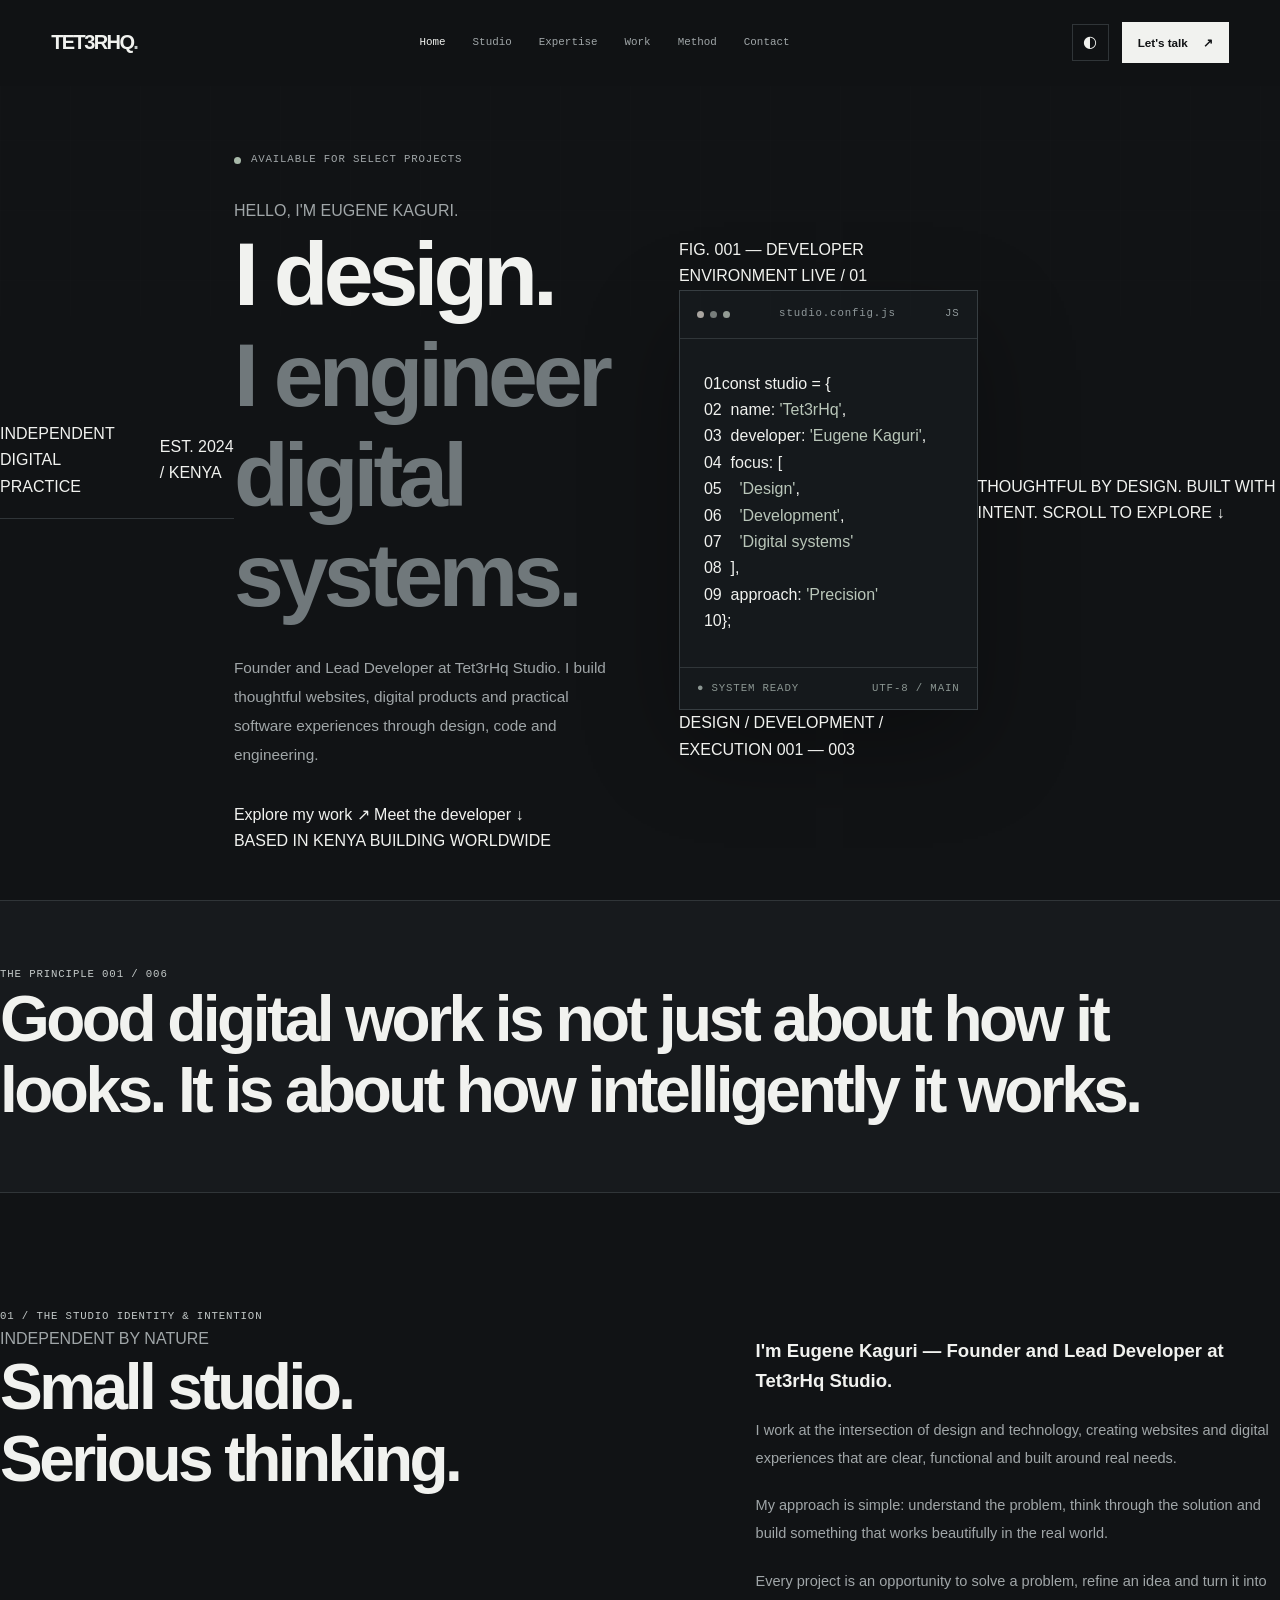
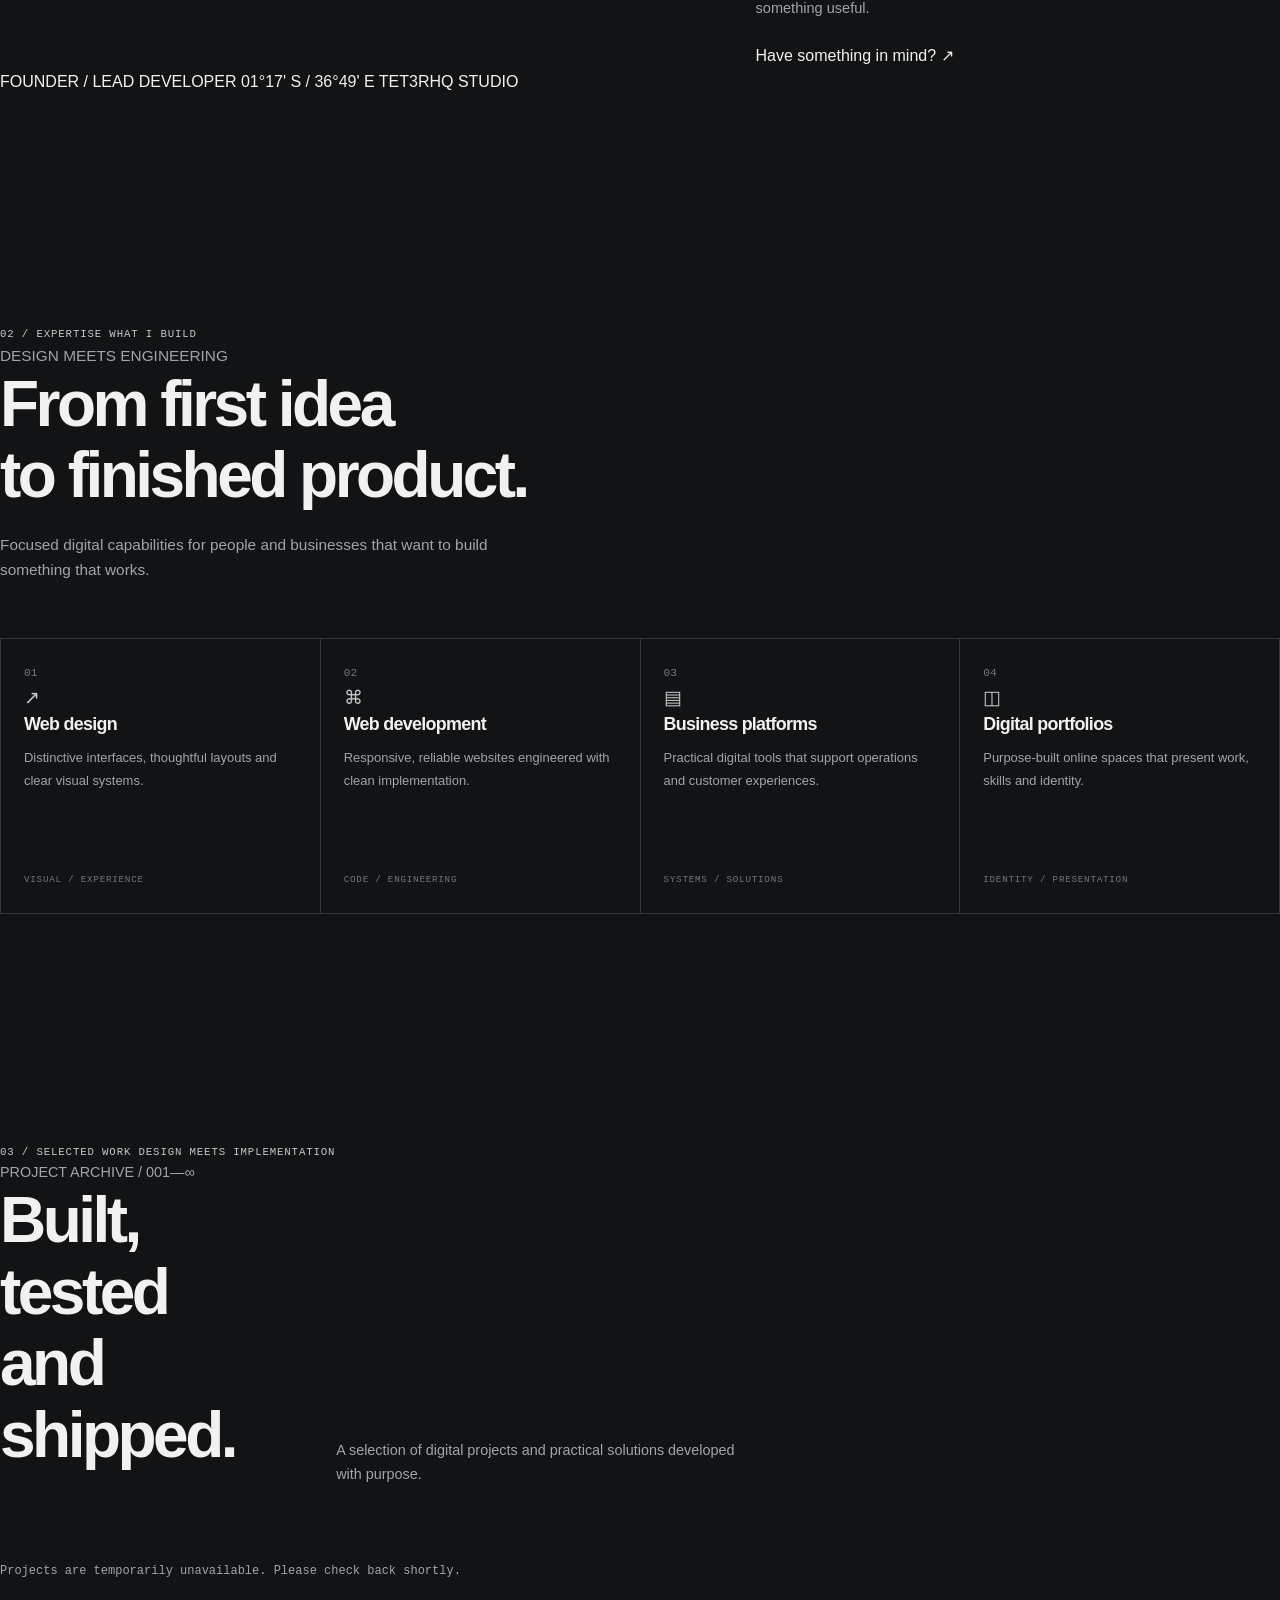
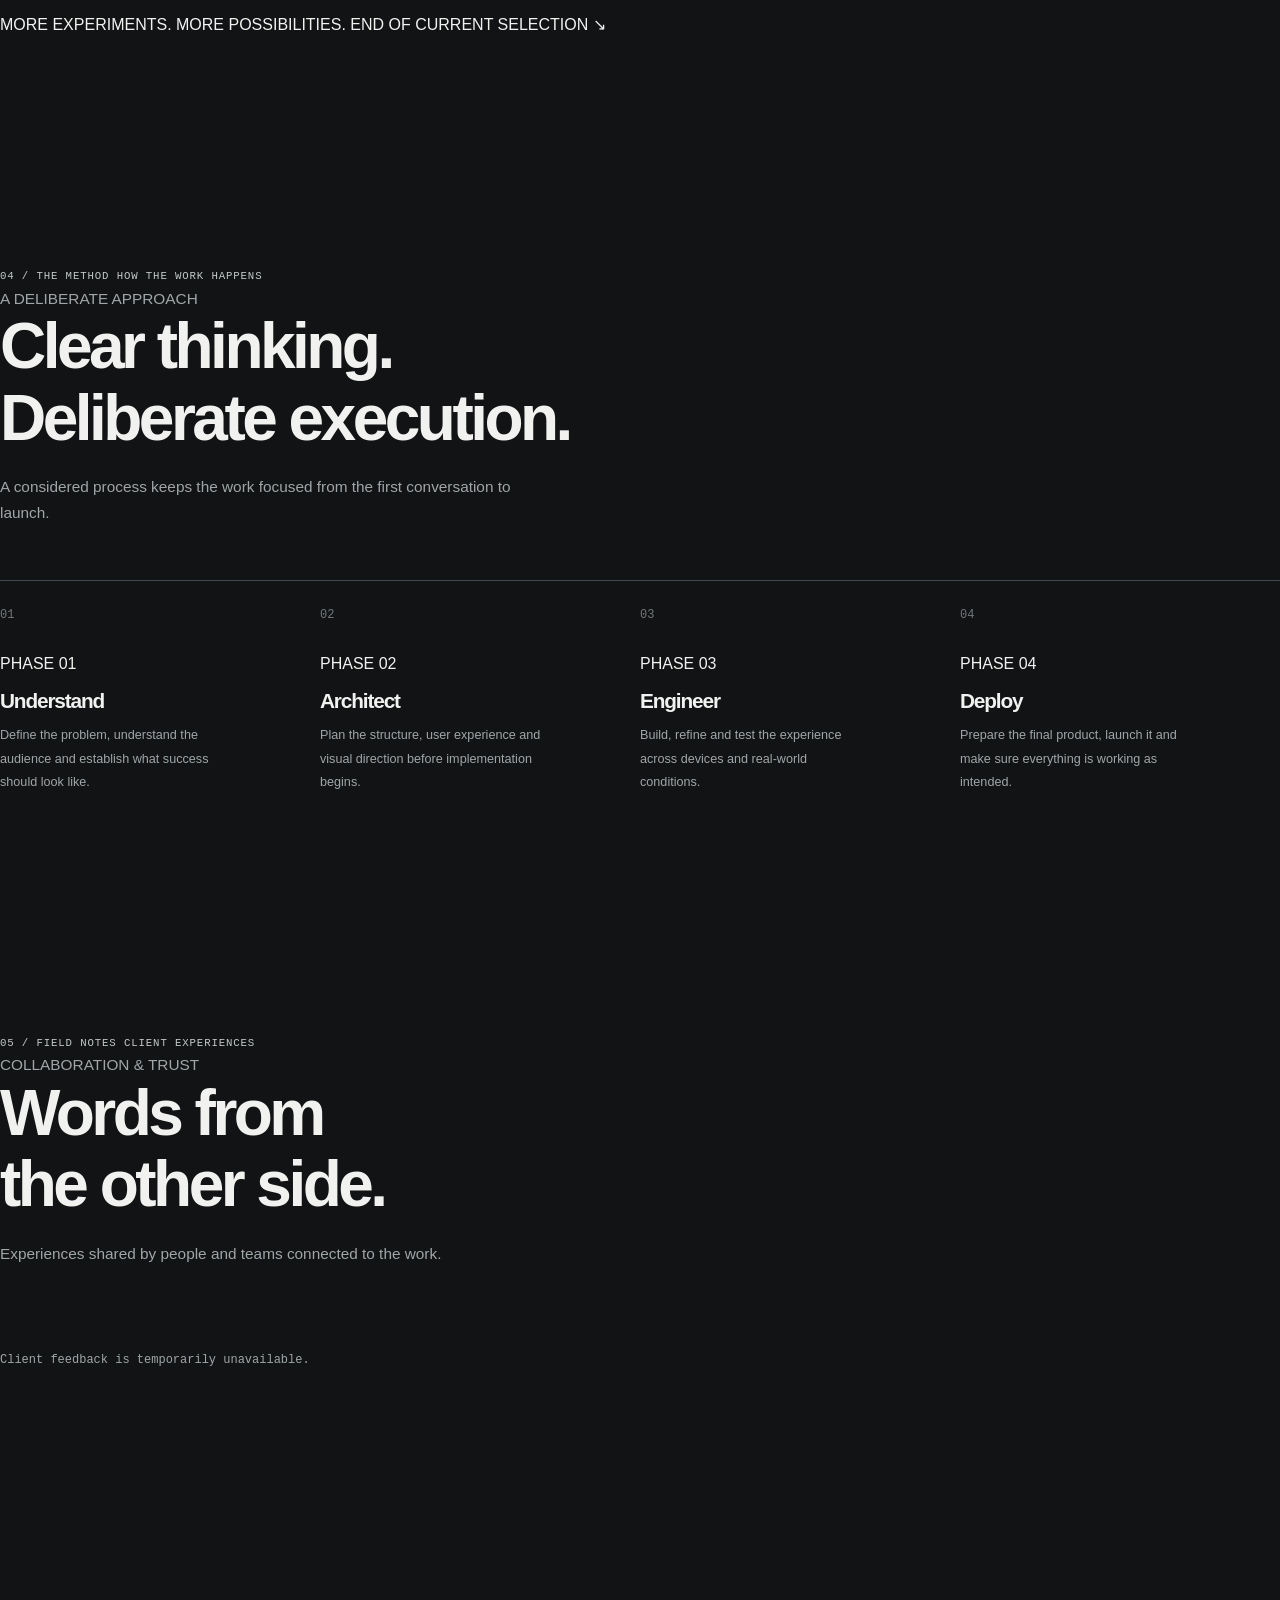
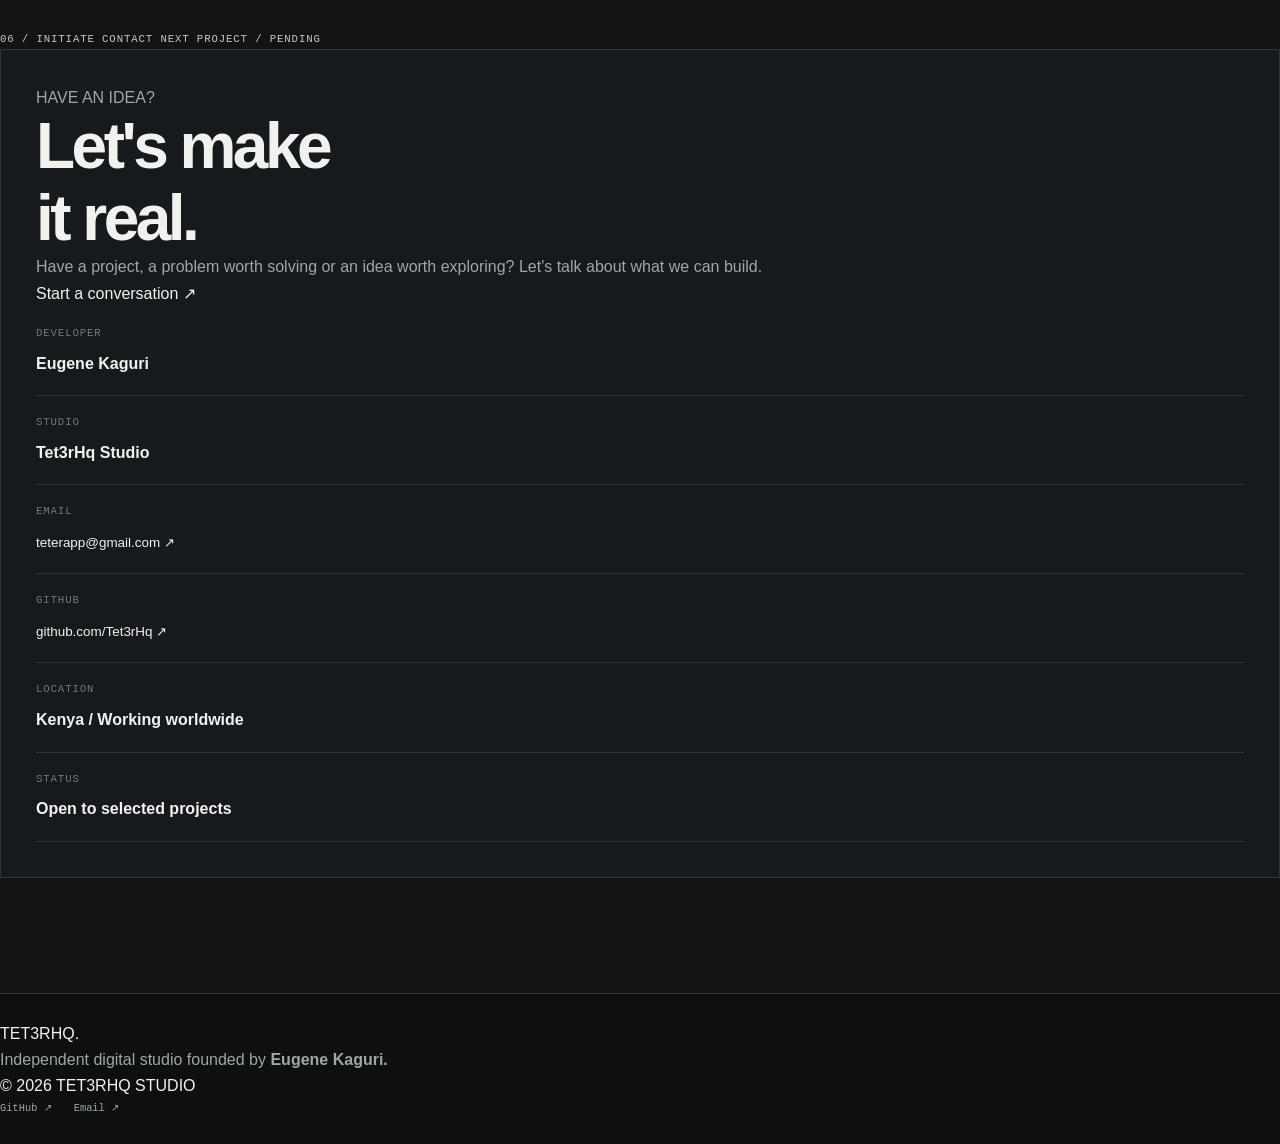
==== commit f322dc6e: "Update index.html" ====
--- a/index.html
+++ b/index.html
@@ -4,11 +4,12 @@
 <head>
     <meta charset="UTF-8">
     <meta name="viewport" content="width=device-width, initial-scale=1.0">
+
+    <meta name="description" content="Eugene Kaguri — Founder and Lead Developer at Tet3rHq Studio. Independent digital developer creating purposeful websites, applications and digital experiences.">
+    <meta name="author" content="Eugene Kaguri">
     <meta name="theme-color" content="#111315">
-    <meta name="description" content="Tet3rHq Studio — Independent web design and development. Engineering distinctive digital experiences.">
-    <meta name="author" content="Eugene Kaguri">
-
-    <title>Tet3rHq Studio — Digital Engineering</title>
+
+    <title>Eugene Kaguri — Developer & Founder of Tet3rHq Studio</title>
 
     <link rel="preconnect" href="https://fonts.googleapis.com">
     <link rel="preconnect" href="https://fonts.gstatic.com" crossorigin>
@@ -28,21 +29,34 @@
                 TET3RHQ<span>.</span>
             </a>
 
-            <nav class="main-nav" id="main-nav">
-                <a href="#home" class="active">Index</a>
+            <nav class="main-nav" aria-label="Main navigation">
+                <a href="#home" class="active">Home</a>
                 <a href="#about">Studio</a>
                 <a href="#services">Expertise</a>
-                <a href="#projects">Selected work</a>
+                <a href="#projects">Work</a>
                 <a href="#process">Method</a>
                 <a href="#contact">Contact</a>
             </nav>
 
             <div class="nav-actions">
-                <button class="theme-toggle" id="theme-toggle" aria-label="Toggle colour theme" type="button">◐</button>
-
-                <a href="#contact" class="nav-cta">Start a project <span>↗</span></a>
-
-                <button class="menu-toggle" id="menu-toggle" aria-label="Open navigation" aria-expanded="false" type="button">☰</button>
+                <button
+                    class="theme-toggle"
+                    id="theme-toggle"
+                    type="button"
+                    aria-label="Toggle colour theme"
+                >◐</button>
+
+                <a href="#contact" class="nav-cta">
+                    Let's talk <span>↗</span>
+                </a>
+
+                <button
+                    class="menu-toggle"
+                    id="menu-toggle"
+                    type="button"
+                    aria-label="Open navigation"
+                    aria-expanded="false"
+                >☰</button>
             </div>
 
         </div>
@@ -53,411 +67,439 @@
 
         <!-- HERO -->
         <section class="hero" id="home">
-            <div class="container">
-
-                <div class="hero-topline">
-                    <span class="section-label">INDEPENDENT DIGITAL STUDIO</span>
-                    <span class="hero-index">EST. 2024 / KENYA</span>
-                </div>
-
-                <div class="hero-grid">
-
-                    <div class="hero-content">
-
-                        <div class="availability">
-                            <span class="availability-dot"></span>
-                            AVAILABLE FOR SELECT PROJECTS
+
+            <div class="hero-topline">
+                <span>INDEPENDENT DIGITAL PRACTICE</span>
+                <span>EST. 2024 / KENYA</span>
+            </div>
+
+            <div class="hero-grid">
+
+                <div class="hero-content">
+
+                    <div class="availability">
+                        <span class="availability-dot"></span>
+                        AVAILABLE FOR SELECT PROJECTS
+                    </div>
+
+                    <p class="hero-kicker">HELLO, I'M EUGENE KAGURI.</p>
+
+                    <h1>
+                        I design.
+                        <span class="hero-accent">I engineer digital systems.</span>
+                    </h1>
+
+                    <p class="hero-description">
+                        Founder and Lead Developer at Tet3rHq Studio.
+                        I build thoughtful websites, digital products and
+                        practical software experiences through design,
+                        code and engineering.
+                    </p>
+
+                    <div class="hero-actions">
+                        <a href="#projects" class="primary-button">
+                            Explore my work <span>↗</span>
+                        </a>
+
+                        <a href="#about" class="text-button">
+                            Meet the developer <span>↓</span>
+                        </a>
+                    </div>
+
+                    <div class="hero-meta">
+                        <span>BASED IN KENYA</span>
+                        <span class="meta-divider"></span>
+                        <span>BUILDING WORLDWIDE</span>
+                    </div>
+
+                </div>
+
+                <div class="hero-visual">
+
+                    <div class="visual-label">
+                        <span>FIG. 001 — DEVELOPER ENVIRONMENT</span>
+                        <span>LIVE / 01</span>
+                    </div>
+
+                    <div class="code-window">
+
+                        <div class="code-window-header">
+                            <div class="window-controls">
+                                <span></span>
+                                <span></span>
+                                <span></span>
+                            </div>
+
+                            <span>studio.config.js</span>
+                            <span>JS</span>
                         </div>
 
-                        <h1>
-                            I design.
-                            I engineer.
-                            <span class="hero-accent">I build for the web.</span>
-                        </h1>
-
-                        <p class="hero-description">
-                            An independent developer's studio focused on building purposeful websites and digital products with precision, character and technical depth.
+                        <div class="code-content">
+                            <div><span class="code-number">01</span><span class="code-keyword">const</span> studio = {</div>
+                            <div><span class="code-number">02</span>&nbsp;&nbsp;name: <span class="code-string">'Tet3rHq'</span>,</div>
+                            <div><span class="code-number">03</span>&nbsp;&nbsp;developer: <span class="code-string">'Eugene Kaguri'</span>,</div>
+                            <div><span class="code-number">04</span>&nbsp;&nbsp;focus: [</div>
+                            <div><span class="code-number">05</span>&nbsp;&nbsp;&nbsp;&nbsp;<span class="code-string">'Design'</span>,</div>
+                            <div><span class="code-number">06</span>&nbsp;&nbsp;&nbsp;&nbsp;<span class="code-string">'Development'</span>,</div>
+                            <div><span class="code-number">07</span>&nbsp;&nbsp;&nbsp;&nbsp;<span class="code-string">'Digital systems'</span></div>
+                            <div><span class="code-number">08</span>&nbsp;&nbsp;],</div>
+                            <div><span class="code-number">09</span>&nbsp;&nbsp;approach: <span class="code-string">'Precision'</span></div>
+                            <div><span class="code-number">10</span>};</div>
+                        </div>
+
+                        <div class="code-window-footer">
+                            <span>● SYSTEM READY</span>
+                            <span>UTF-8 / MAIN</span>
+                        </div>
+
+                    </div>
+
+                    <div class="visual-caption">
+                        <span>DESIGN / DEVELOPMENT / EXECUTION</span>
+                        <span>001 — 003</span>
+                    </div>
+
+                </div>
+
+            </div>
+
+            <div class="hero-bottomline">
+                <span>THOUGHTFUL BY DESIGN. BUILT WITH INTENT.</span>
+                <a href="#about">SCROLL TO EXPLORE ↓</a>
+            </div>
+
+        </section>
+
+
+        <!-- MANIFESTO -->
+        <section class="manifesto">
+            <div class="section-label">
+                <span>THE PRINCIPLE</span>
+                <span>001 / 006</span>
+            </div>
+
+            <h2>
+                Good digital work is not just about how it looks.
+                <span>It is about how intelligently it works.</span>
+            </h2>
+        </section>
+
+
+        <!-- ABOUT -->
+        <section class="about-section section-padding" id="about">
+
+            <div class="section-label">
+                <span>01 / THE STUDIO</span>
+                <span>IDENTITY &amp; INTENTION</span>
+            </div>
+
+            <div class="about-grid">
+
+                <div class="about-heading">
+                    <p class="section-kicker">INDEPENDENT BY NATURE</p>
+                    <h2>Small studio.<br>Serious thinking.</h2>
+                </div>
+
+                <div class="about-content">
+
+                    <p class="about-lead">
+                        I'm <strong>Eugene Kaguri</strong> — Founder and
+                        Lead Developer at Tet3rHq Studio.
+                    </p>
+
+                    <p>
+                        I work at the intersection of design and technology,
+                        creating websites and digital experiences that are
+                        clear, functional and built around real needs.
+                    </p>
+
+                    <p>
+                        My approach is simple: understand the problem,
+                        think through the solution and build something
+                        that works beautifully in the real world.
+                    </p>
+
+                    <p>
+                        Every project is an opportunity to solve a problem,
+                        refine an idea and turn it into something useful.
+                    </p>
+
+                    <a href="#contact" class="text-button">
+                        Have something in mind? <span>↗</span>
+                    </a>
+
+                </div>
+
+            </div>
+
+            <div class="about-footer">
+                <span>FOUNDER / LEAD DEVELOPER</span>
+                <span>01°17' S / 36°49' E</span>
+                <span>TET3RHQ STUDIO</span>
+            </div>
+
+        </section>
+
+
+        <!-- SERVICES -->
+        <section class="services-section section-padding" id="services">
+
+            <div class="section-label">
+                <span>02 / EXPERTISE</span>
+                <span>WHAT I BUILD</span>
+            </div>
+
+            <div class="section-heading">
+                <p class="section-kicker">DESIGN MEETS ENGINEERING</p>
+                <h2>From first idea<br>to finished product.</h2>
+                <p>
+                    Focused digital capabilities for people and businesses
+                    that want to build something that works.
+                </p>
+            </div>
+
+            <div class="services-grid">
+
+                <article class="service-card">
+                    <span class="service-number">01</span>
+                    <span class="service-symbol">↗</span>
+                    <h3>Web design</h3>
+                    <p>
+                        Distinctive interfaces, thoughtful layouts and
+                        clear visual systems.
+                    </p>
+                    <span class="service-category">VISUAL / EXPERIENCE</span>
+                </article>
+
+                <article class="service-card">
+                    <span class="service-number">02</span>
+                    <span class="service-symbol">⌘</span>
+                    <h3>Web development</h3>
+                    <p>
+                        Responsive, reliable websites engineered
+                        with clean implementation.
+                    </p>
+                    <span class="service-category">CODE / ENGINEERING</span>
+                </article>
+
+                <article class="service-card">
+                    <span class="service-number">03</span>
+                    <span class="service-symbol">▤</span>
+                    <h3>Business platforms</h3>
+                    <p>
+                        Practical digital tools that support operations
+                        and customer experiences.
+                    </p>
+                    <span class="service-category">SYSTEMS / SOLUTIONS</span>
+                </article>
+
+                <article class="service-card">
+                    <span class="service-number">04</span>
+                    <span class="service-symbol">◫</span>
+                    <h3>Digital portfolios</h3>
+                    <p>
+                        Purpose-built online spaces that present
+                        work, skills and identity.
+                    </p>
+                    <span class="service-category">IDENTITY / PRESENTATION</span>
+                </article>
+
+            </div>
+
+        </section>
+
+
+        <!-- PROJECTS -->
+        <section class="projects-section section-padding" id="projects">
+
+            <div class="section-label">
+                <span>03 / SELECTED WORK</span>
+                <span>DESIGN MEETS IMPLEMENTATION</span>
+            </div>
+
+            <div class="section-heading projects-heading">
+                <div>
+                    <p class="section-kicker">PROJECT ARCHIVE / 001—∞</p>
+                    <h2>Built, tested<br>and shipped.</h2>
+                </div>
+
+                <p>
+                    A selection of digital projects and practical
+                    solutions developed with purpose.
+                </p>
+            </div>
+
+            <div id="projects-container" class="projects-grid">
+                <p class="loading-message">Loading selected projects...</p>
+            </div>
+
+            <div class="projects-footer">
+                <span>MORE EXPERIMENTS. MORE POSSIBILITIES.</span>
+                <span>END OF CURRENT SELECTION ↘</span>
+            </div>
+
+        </section>
+
+
+        <!-- PROCESS -->
+        <section class="process-section section-padding" id="process">
+
+            <div class="section-label">
+                <span>04 / THE METHOD</span>
+                <span>HOW THE WORK HAPPENS</span>
+            </div>
+
+            <div class="section-heading">
+                <p class="section-kicker">A DELIBERATE APPROACH</p>
+                <h2>Clear thinking.<br>Deliberate execution.</h2>
+                <p>
+                    A considered process keeps the work focused
+                    from the first conversation to launch.
+                </p>
+            </div>
+
+            <div class="process-timeline">
+
+                <article class="process-step">
+                    <span class="process-number">01</span>
+                    <div>
+                        <span class="process-phase">PHASE 01</span>
+                        <h3>Understand</h3>
+                        <p>
+                            Define the problem, understand the audience
+                            and establish what success should look like.
                         </p>
-
-                        <div class="hero-buttons">
-                            <a href="#projects" class="btn btn-primary">
-                                Explore selected work <span>↗</span>
-                            </a>
-
-                            <a href="#about" class="btn btn-outline">
-                                Discover the studio <span>↓</span>
-                            </a>
-                        </div>
-
-                        <div class="hero-location">
-                            <span>BASED IN KENYA</span>
-                            <span class="location-divider">/</span>
-                            <span>BUILDING WORLDWIDE</span>
-                        </div>
-
-                    </div>
-
-                    <div class="hero-visual">
-
-                        <div class="visual-topline">
-                            <span>FIG. 001 — DEVELOPER ENVIRONMENT</span>
-                            <span>LIVE / 01</span>
-                        </div>
-
-                        <div class="code-window">
-
-                            <div class="code-window-header">
-                                <div class="window-controls">
-                                    <span></span><span></span><span></span>
-                                </div>
-                                <span>studio.config.js</span>
-                                <span class="window-language">JS</span>
-                            </div>
-
-                            <div class="code-content">
-                                <div class="code-line"><span class="line-number">01</span><span class="code-muted">const</span> studio = {</div>
-                                <div class="code-line indent"><span class="code-key">name</span>: <span class="code-string">'Tet3rHq'</span>,</div>
-                                <div class="code-line indent"><span class="code-key">focus</span>: [</div>
-                                <div class="code-line indent double"><span class="code-string">'Design'</span>,</div>
-                                <div class="code-line indent double"><span class="code-string">'Development'</span>,</div>
-                                <div class="code-line indent double"><span class="code-string">'Digital systems'</span></div>
-                                <div class="code-line indent">],</div>
-                                <div class="code-line indent"><span class="code-key">approach</span>: <span class="code-string">'Precision'</span></div>
-                                <div class="code-line">};</div>
-                                <div class="code-line code-output"><span class="line-number">09</span><span class="code-comment">// Turning ideas into interfaces.</span></div>
-                            </div>
-
-                            <div class="code-window-footer">
-                                <span><span class="status-indicator"></span> SYSTEM READY</span>
-                                <span>UTF-8 / MAIN</span>
-                            </div>
-
-                        </div>
-
-                        <div class="visual-bottomline">
-                            <span>THOUGHTFUL BY DESIGN.</span>
-                            <span>BUILT WITH INTENT.</span>
-                        </div>
-
-                    </div>
-
-                </div>
-
-                <div class="hero-bottom">
-                    <span>SCROLL TO EXPLORE</span>
-                    <span class="scroll-line"></span>
-                    <span>01 — 06</span>
-                </div>
-
-            </div>
-        </section>
-
-
-        <!-- TECHNICAL STATEMENT -->
-        <section class="manifesto">
-            <div class="container manifesto-inner">
-                <span class="section-label">THE PRINCIPLE</span>
+                    </div>
+                </article>
+
+                <article class="process-step">
+                    <span class="process-number">02</span>
+                    <div>
+                        <span class="process-phase">PHASE 02</span>
+                        <h3>Architect</h3>
+                        <p>
+                            Plan the structure, user experience and
+                            visual direction before implementation begins.
+                        </p>
+                    </div>
+                </article>
+
+                <article class="process-step">
+                    <span class="process-number">03</span>
+                    <div>
+                        <span class="process-phase">PHASE 03</span>
+                        <h3>Engineer</h3>
+                        <p>
+                            Build, refine and test the experience across
+                            devices and real-world conditions.
+                        </p>
+                    </div>
+                </article>
+
+                <article class="process-step">
+                    <span class="process-number">04</span>
+                    <div>
+                        <span class="process-phase">PHASE 04</span>
+                        <h3>Deploy</h3>
+                        <p>
+                            Prepare the final product, launch it and
+                            make sure everything is working as intended.
+                        </p>
+                    </div>
+                </article>
+
+            </div>
+
+        </section>
+
+
+        <!-- TESTIMONIALS -->
+        <section class="testimonials-section section-padding" id="testimonials">
+
+            <div class="section-label">
+                <span>05 / FIELD NOTES</span>
+                <span>CLIENT EXPERIENCES</span>
+            </div>
+
+            <div class="section-heading">
+                <p class="section-kicker">COLLABORATION &amp; TRUST</p>
+                <h2>Words from<br>the other side.</h2>
                 <p>
-                    Good digital work is not just about how it looks.
-                    It is about <span>how intelligently it works.</span>
+                    Experiences shared by people and teams
+                    connected to the work.
                 </p>
-                <span class="manifesto-index">[ 001 / 003 ]</span>
-            </div>
-        </section>
-
-
-        <!-- ABOUT -->
-        <section class="about" id="about">
-            <div class="container">
-
-                <div class="section-topline">
-                    <span class="section-label">01 / THE STUDIO</span>
-                    <span class="section-meta">IDENTITY & INTENTION</span>
-                </div>
-
-                <div class="about-grid">
-
-                    <div class="about-heading">
-                        <h2>
-                            Small studio.
-                            <span>Serious thinking.</span>
-                        </h2>
-
-                        <div class="about-coordinate">
-                            <span>INDEPENDENT BY NATURE</span>
-                            <span>01°17' S / 36°49' E</span>
-                        </div>
-                    </div>
-
-                    <div class="about-content">
-                        <p class="about-lead">
-                            Tet3rHq Studio is an independent digital design and development studio founded by Eugene Kaguri.
-                        </p>
-
-                        <p>
-                            I work at the intersection of design and technology, creating websites and digital experiences that are clear, functional and built around real needs.
-                        </p>
-
-                        <p>
-                            Every project is an opportunity to solve a problem, refine an idea and turn it into something useful.
-                        </p>
-
-                        <a href="#contact" class="text-link">Have something in mind? <span>↗</span></a>
-                    </div>
-
-                </div>
-
-                <div class="about-bottom">
-                    <span>DESIGN / DEVELOPMENT / EXECUTION</span>
-                    <span>INDEPENDENT DIGITAL PRACTICE</span>
-                </div>
-
-            </div>
-        </section>
-
-
-        <!-- SERVICES -->
-        <section class="services" id="services">
-            <div class="container">
-
-                <div class="section-topline">
-                    <span class="section-label">02 / EXPERTISE</span>
-                    <span class="section-meta">WHAT I BUILD</span>
-                </div>
-
-                <div class="section-heading">
-                    <h2>From first idea <span>to finished product.</span></h2>
-                    <p>Focused digital services for people and businesses that want to build something that works.</p>
-                </div>
-
-                <div class="services-grid">
-
-                    <article class="service-card">
-                        <div class="service-card-top">
-                            <span class="service-number">01</span>
-                            <span class="service-symbol">↗</span>
-                        </div>
-                        <h3>Web design</h3>
-                        <p>Distinctive interfaces, thoughtful layouts and clear visual systems.</p>
-                        <span class="service-category">VISUAL / EXPERIENCE</span>
-                    </article>
-
-                    <article class="service-card">
-                        <div class="service-card-top">
-                            <span class="service-number">02</span>
-                            <span class="service-symbol">⌘</span>
-                        </div>
-                        <h3>Web development</h3>
-                        <p>Responsive, reliable websites engineered with clean implementation.</p>
-                        <span class="service-category">CODE / ENGINEERING</span>
-                    </article>
-
-                    <article class="service-card">
-                        <div class="service-card-top">
-                            <span class="service-number">03</span>
-                            <span class="service-symbol">▤</span>
-                        </div>
-                        <h3>Business platforms</h3>
-                        <p>Practical digital tools that support operations and customer experiences.</p>
-                        <span class="service-category">SYSTEMS / SOLUTIONS</span>
-                    </article>
-
-                    <article class="service-card">
-                        <div class="service-card-top">
-                            <span class="service-number">04</span>
-                            <span class="service-symbol">◫</span>
-                        </div>
-                        <h3>Digital portfolios</h3>
-                        <p>Purpose-built online spaces that present work, skills and identity.</p>
-                        <span class="service-category">IDENTITY / PRESENTATION</span>
-                    </article>
-
-                </div>
-
-            </div>
-        </section>
-
-
-        <!-- PROJECTS -->
-        <section class="projects" id="projects">
-            <div class="container">
-
-                <div class="section-topline">
-                    <span class="section-label">03 / SELECTED WORK</span>
-                    <span class="section-meta">DESIGN MEETS IMPLEMENTATION</span>
-                </div>
-
-                <div class="projects-heading">
-                    <div>
-                        <h2>Built, tested <span>and shipped.</span></h2>
-                        <p>A selection of digital projects and practical solutions.</p>
-                    </div>
-
-                    <span class="project-count">PROJECT ARCHIVE / 001—∞</span>
-                </div>
-
-                <div class="projects-grid" id="projects-container">
-                    <div class="projects-loading">
-                        <span class="loading-marker"></span>
-                        Loading selected work...
-                    </div>
-                </div>
-
-                <div class="projects-bottom">
-                    <span>MORE EXPERIMENTS. MORE POSSIBILITIES.</span>
-                    <span>END OF CURRENT SELECTION ↘</span>
-                </div>
-
-            </div>
-        </section>
-
-
-        <!-- PROCESS -->
-        <section class="process" id="process">
-            <div class="container">
-
-                <div class="section-topline">
-                    <span class="section-label">04 / THE METHOD</span>
-                    <span class="section-meta">HOW THE WORK HAPPENS</span>
-                </div>
-
-                <div class="section-heading">
-                    <h2>Clear thinking. <span>Deliberate execution.</span></h2>
-                    <p>A considered process keeps the work focused from the first conversation to launch.</p>
-                </div>
-
-                <div class="process-timeline">
-
-                    <article class="process-step">
-                        <span class="process-number">01</span>
-                        <div class="process-marker"></div>
-                        <div class="process-step-content">
-                            <span class="process-label">PHASE 01</span>
-                            <h3>Understand</h3>
-                            <p>Define the problem, understand the audience and establish what success should look like.</p>
-                        </div>
-                    </article>
-
-                    <article class="process-step">
-                        <span class="process-number">02</span>
-                        <div class="process-marker"></div>
-                        <div class="process-step-content">
-                            <span class="process-label">PHASE 02</span>
-                            <h3>Architect</h3>
-                            <p>Plan the structure, user experience and visual direction before implementation begins.</p>
-                        </div>
-                    </article>
-
-                    <article class="process-step">
-                        <span class="process-number">03</span>
-                        <div class="process-marker"></div>
-                        <div class="process-step-content">
-                            <span class="process-label">PHASE 03</span>
-                            <h3>Engineer</h3>
-                            <p>Build, refine and test the experience across devices and real-world conditions.</p>
-                        </div>
-                    </article>
-
-                    <article class="process-step">
-                        <span class="process-number">04</span>
-                        <div class="process-marker"></div>
-                        <div class="process-step-content">
-                            <span class="process-label">PHASE 04</span>
-                            <h3>Deploy</h3>
-                            <p>Prepare the final product, launch it and make sure everything is working as intended.</p>
-                        </div>
-                    </article>
-
-                </div>
-
-            </div>
-        </section>
-
-
-        <!-- TESTIMONIALS -->
-        <section class="testimonials" id="testimonials">
-            <div class="container">
-
-                <div class="section-topline">
-                    <span class="section-label">05 / FIELD NOTES</span>
-                    <span class="section-meta">CLIENT EXPERIENCES</span>
-                </div>
-
-                <div class="section-heading">
-                    <h2>Words from <span>the other side.</span></h2>
-                    <p>Experiences from people and teams I've worked with.</p>
-                </div>
-
-                <div class="testimonials-container" id="testimonials-container">
-                    <p class="testimonials-loading">Loading client feedback...</p>
-                </div>
-
-            </div>
+            </div>
+
+            <div id="testimonials-container" class="testimonials-grid">
+                <p class="loading-message">Loading testimonials...</p>
+            </div>
+
         </section>
 
 
         <!-- CONTACT -->
-        <section class="contact" id="contact">
-            <div class="container">
-
-                <div class="contact-panel">
-
-                    <div class="section-topline">
-                        <span class="section-label">06 / INITIATE CONTACT</span>
-                        <span class="section-meta">NEXT PROJECT / PENDING</span>
-                    </div>
-
-                    <div class="contact-grid">
-
-                        <div class="contact-content">
-                            <span class="contact-pretitle">HAVE AN IDEA?</span>
-
-                            <h2>
-                                Let's make
-                                <span>it real.</span>
-                            </h2>
-
-                            <p>
-                                Have a project, a problem worth solving or an idea worth exploring? Let's talk about what we can build.
-                            </p>
-
-                            <a href="mailto:teterapp@gmail.com" class="btn btn-primary">
-                                Start a conversation <span>↗</span>
-                            </a>
-                        </div>
-
-                        <div class="contact-details">
-                            <div class="contact-detail">
-                                <span>EMAIL</span>
-                                <a href="mailto:teterapp@gmail.com">teterapp@gmail.com ↗</a>
-                            </div>
-
-                            <div class="contact-detail">
-                                <span>GITHUB</span>
-                                <a href="https://github.com/Tet3rHq" target="_blank" rel="noopener noreferrer">github.com/Tet3rHq ↗</a>
-                            </div>
-
-                            <div class="contact-detail">
-                                <span>LOCATION</span>
-                                <p>Kenya / Working worldwide</p>
-                            </div>
-
-                            <div class="contact-detail">
-                                <span>STATUS</span>
-                                <p><span class="availability-dot"></span> Open to selected projects</p>
-                            </div>
-                        </div>
-
-                    </div>
-
-                    <div class="contact-bottom">
-                        <span>GOOD IDEAS DESERVE GOOD EXECUTION.</span>
-                        <span>TET3RHQ STUDIO / END TRANSMISSION.</span>
-                    </div>
-
-                </div>
-
-            </div>
+        <section class="contact-section section-padding" id="contact">
+
+            <div class="section-label">
+                <span>06 / INITIATE CONTACT</span>
+                <span>NEXT PROJECT / PENDING</span>
+            </div>
+
+            <div class="contact-panel">
+
+                <div class="contact-main">
+                    <p class="section-kicker">HAVE AN IDEA?</p>
+
+                    <h2>Let's make<br>it real.</h2>
+
+                    <p>
+                        Have a project, a problem worth solving or an idea
+                        worth exploring? Let's talk about what we can build.
+                    </p>
+
+                    <a href="mailto:teterapp@gmail.com" class="contact-button">
+                        Start a conversation <span>↗</span>
+                    </a>
+                </div>
+
+                <div class="contact-details">
+
+                    <div class="contact-detail">
+                        <span>DEVELOPER</span>
+                        <strong>Eugene Kaguri</strong>
+                    </div>
+
+                    <div class="contact-detail">
+                        <span>STUDIO</span>
+                        <strong>Tet3rHq Studio</strong>
+                    </div>
+
+                    <div class="contact-detail">
+                        <span>EMAIL</span>
+                        <a href="mailto:teterapp@gmail.com">teterapp@gmail.com ↗</a>
+                    </div>
+
+                    <div class="contact-detail">
+                        <span>GITHUB</span>
+                        <a href="https://github.com/Tet3rHq" target="_blank" rel="noopener noreferrer">
+                            github.com/Tet3rHq ↗
+                        </a>
+                    </div>
+
+                    <div class="contact-detail">
+                        <span>LOCATION</span>
+                        <strong>Kenya / Working worldwide</strong>
+                    </div>
+
+                    <div class="contact-detail">
+                        <span>STATUS</span>
+                        <strong>Open to selected projects</strong>
+                    </div>
+
+                </div>
+
+            </div>
+
         </section>
 
     </main>
@@ -465,23 +507,27 @@
 
     <!-- FOOTER -->
     <footer class="site-footer">
-        <div class="container footer-content">
-
-            <a href="#home" class="logo">TET3RHQ<span>.</span></a>
-
-            <p>Independent digital studio. © <span id="current-year"></span></p>
+
+        <div class="footer-main">
+            <a href="#home" class="footer-logo">TET3RHQ<span>.</span></a>
+
+            <p>
+                Independent digital studio founded by
+                <strong>Eugene Kaguri.</strong>
+            </p>
+        </div>
+
+        <div class="footer-bottom">
+            <span>© <span id="current-year"></span> TET3RHQ STUDIO</span>
 
             <div class="footer-links">
                 <a href="https://github.com/Tet3rHq" target="_blank" rel="noopener noreferrer">GitHub ↗</a>
                 <a href="mailto:teterapp@gmail.com">Email ↗</a>
-                <a href="#home" class="back-to-top-link">Back to top ↑</a>
-            </div>
-
+                <a href="#home" class="back-to-top">Back to top ↑</a>
+            </div>
         </div>
+
     </footer>
-
-
-    <button class="back-to-top" id="back-to-top" aria-label="Back to top" type="button">↑</button>
 
 </body>
 </html>
--- a/css/style.css
+++ b/css/style.css
@@ -1,37 +1,38 @@
 
-/* =========================================
-   TET3RHQ STUDIO
-   DARK EDITORIAL DESIGN SYSTEM
-========================================= */
-
-/* ---------- 1. GLOBAL SETTINGS ---------- */
+/* =====================================================
+   TET3RHQ STUDIO — DIGITAL ENGINEERING DESIGN SYSTEM
+   Graphite / Silver / Precision
+===================================================== */
+
+/* 01. DESIGN TOKENS */
 
 :root {
-    --bg: #171717;
-    --bg-secondary: #202020;
-    --bg-card: #222222;
-    --bg-light: #292929;
-
-    --text: #F2EFE8;
-    --text-muted: #A7A39B;
-    --text-soft: #77736C;
-
-    --accent: #B49A70;
-    --accent-hover: #C5AD83;
-
-    --border: #353535;
-    --border-light: #454545;
-
-    --white: #FFFFFF;
-
-    --font-heading: Georgia, "Times New Roman", serif;
-    --font-body: Arial, Helvetica, sans-serif;
-
-    --container: 1180px;
+    color-scheme: dark;
+
+    --bg: #111315;
+    --bg-secondary: #171a1d;
+    --bg-card: #1b1e21;
+    --bg-raised: #22262a;
+
+    --text: #f1f2ef;
+    --text-muted: #a0a6a8;
+    --text-soft: #70787b;
+
+    --accent: #c3c9c8;
+    --accent-strong: #f0f2ef;
+
+    --border: #303538;
+    --border-light: #42494c;
+
+    --font-heading: "Manrope", Arial, sans-serif;
+    --font-body: "Manrope", Arial, sans-serif;
+    --font-mono: "DM Mono", monospace;
+
+    --container: 1200px;
     --transition: 0.3s ease;
 }
 
-/* ---------- 2. RESET ---------- */
+/* 02. RESET */
 
 * {
     margin: 0;
@@ -41,15 +42,21 @@
 
 html {
     scroll-behavior: smooth;
-    scroll-padding-top: 90px;
+    scroll-padding-top: 95px;
 }
 
 body {
     background: var(--bg);
     color: var(--text);
     font-family: var(--font-body);
-    line-height: 1.7;
+    line-height: 1.65;
     overflow-x: hidden;
+    -webkit-font-smoothing: antialiased;
+}
+
+body::selection {
+    background: #c3c9c8;
+    color: #111315;
 }
 
 a {
@@ -70,79 +77,154 @@
     list-style: none;
 }
 
+button,
+a {
+    -webkit-tap-highlight-color: transparent;
+}
+
+button:focus-visible,
+a:focus-visible {
+    outline: 2px solid var(--accent);
+    outline-offset: 5px;
+}
+
 .container {
     width: min(90%, var(--container));
     margin: 0 auto;
 }
 
 section {
-    padding: 110px 0;
-}
-
-/* ---------- 3. TYPOGRAPHY ---------- */
+    padding: 115px 0;
+}
 
 h1,
 h2,
 h3,
 h4 {
     font-family: var(--font-heading);
-    font-weight: 400;
-    line-height: 1.15;
+    font-weight: 600;
+    line-height: 1.12;
+    letter-spacing: -0.055em;
 }
 
 h1 {
-    font-size: clamp(3.2rem, 7vw, 6.5rem);
-    letter-spacing: -3px;
+    font-size: clamp(3.5rem, 7vw, 6.7rem);
 }
 
 h2 {
-    font-size: clamp(2.5rem, 5vw, 4rem);
-    letter-spacing: -1.5px;
+    font-size: clamp(2.6rem, 5vw, 4.5rem);
 }
 
 h3 {
-    font-size: 1.65rem;
+    font-size: 1.45rem;
 }
 
 p {
     color: var(--text-muted);
 }
 
-/* ---------- 4. HEADER / NAVIGATION ---------- */
+.section-label,
+.section-meta,
+.hero-index,
+.hero-location,
+.visual-topline,
+.visual-bottomline,
+.code-window-header,
+.code-window-footer,
+.hero-bottom,
+.availability,
+.about-coordinate,
+.about-bottom,
+.service-category,
+.project-count,
+.projects-bottom,
+.process-label,
+.contact-pretitle,
+.contact-detail > span,
+.contact-bottom {
+    font-family: var(--font-mono);
+    font-size: 0.67rem;
+    letter-spacing: 0.08em;
+}
+
+/* 03. SHARED SECTION ELEMENTS */
+
+.section-topline {
+    display: flex;
+    justify-content: space-between;
+    align-items: center;
+    gap: 20px;
+    padding-bottom: 18px;
+    margin-bottom: 70px;
+    border-bottom: 1px solid var(--border);
+}
+
+.section-label {
+    color: var(--accent);
+}
+
+.section-meta {
+    color: var(--text-soft);
+    text-align: right;
+}
+
+.section-heading {
+    max-width: 760px;
+    margin-bottom: 55px;
+}
+
+.section-heading h2 {
+    margin-bottom: 20px;
+}
+
+.section-heading h2 span,
+.projects-heading h2 span,
+.about-heading h2 span,
+.contact-content h2 span {
+    color: var(--text-soft);
+}
+
+.section-heading p {
+    max-width: 530px;
+    font-size: 0.96rem;
+}
+
+/* 04. HEADER */
 
 .site-header {
     position: fixed;
     top: 0;
     left: 0;
+    z-index: 1000;
     width: 100%;
-    z-index: 1000;
     padding: 22px 0;
-    background: rgba(23, 23, 23, 0.88);
-    backdrop-filter: blur(15px);
+    background: rgba(17, 19, 21, 0.88);
+    backdrop-filter: blur(18px);
+    -webkit-backdrop-filter: blur(18px);
     border-bottom: 1px solid transparent;
     transition: var(--transition);
 }
 
 .site-header.scrolled {
-    padding: 15px 0;
+    padding: 14px 0;
     border-bottom-color: var(--border);
 }
 
 .nav-container {
-    width: min(92%, 1320px);
+    width: min(92%, 1380px);
     margin: 0 auto;
     display: flex;
-    align-items: center;
     justify-content: space-between;
+    align-items: center;
     gap: 25px;
 }
 
 .logo {
     font-family: var(--font-heading);
-    font-size: 1.8rem;
-    color: var(--text);
-    font-weight: bold;
-    letter-spacing: -1px;
+    font-size: 1.25rem;
+    font-weight: 800;
+    letter-spacing: -0.08em;
+    white-space: nowrap;
 }
 
 .logo span {
@@ -152,111 +234,116 @@
 .main-nav {
     display: flex;
     align-items: center;
-    gap: 30px;
+    gap: 27px;
 }
 
 .main-nav a {
-    font-size: 0.83rem;
     color: var(--text-muted);
-    transition: var(--transition);
+    font-family: var(--font-mono);
+    font-size: 0.68rem;
+    transition: color var(--transition);
 }
 
 .main-nav a:hover,
 .main-nav a.active {
-    color: var(--accent);
+    color: var(--text);
 }
 
 .nav-actions {
     display: flex;
     align-items: center;
-    gap: 15px;
+    gap: 13px;
 }
 
 .theme-toggle,
 .menu-toggle {
-    background: none;
+    width: 37px;
+    height: 37px;
+    display: flex;
+    align-items: center;
+    justify-content: center;
+    background: transparent;
     border: 1px solid var(--border);
     color: var(--text);
-    width: 42px;
-    height: 42px;
-    border-radius: 50%;
     cursor: pointer;
     transition: var(--transition);
 }
 
 .theme-toggle:hover,
 .menu-toggle:hover {
+    background: var(--bg-raised);
     border-color: var(--accent);
-    color: var(--accent);
+}
+
+.nav-cta {
+    display: inline-flex;
+    align-items: center;
+    gap: 15px;
+    padding: 11px 16px;
+    background: var(--text);
+    color: var(--bg);
+    font-size: 0.73rem;
+    font-weight: 700;
+    transition: var(--transition);
+}
+
+.nav-cta:hover {
+    background: var(--accent);
+    transform: translateY(-2px);
 }
 
 .menu-toggle {
     display: none;
-    font-size: 1.2rem;
-}
-
-.nav-cta {
+    font-size: 1rem;
+}
+
+/* 05. BUTTONS */
+
+.btn {
+    min-height: 49px;
     display: inline-flex;
     align-items: center;
     justify-content: center;
-    padding: 11px 23px;
+    gap: 22px;
+    padding: 13px 19px;
+    border: 1px solid var(--border-light);
+    font-family: var(--font-mono);
+    font-size: 0.7rem;
+    transition: var(--transition);
+}
+
+.btn-primary {
+    background: var(--text);
+    color: var(--bg);
+    border-color: var(--text);
+}
+
+.btn-primary:hover {
     background: var(--accent);
-    color: #171717;
-    font-size: 0.82rem;
-    font-weight: bold;
-    transition: var(--transition);
-}
-
-.nav-cta:hover {
-    background: var(--accent-hover);
-    transform: translateY(-2px);
-}
-
-/* ---------- 5. BUTTONS ---------- */
-
-.btn {
-    display: inline-flex;
-    align-items: center;
-    justify-content: center;
-    gap: 12px;
-    padding: 15px 27px;
-    border: 1px solid var(--accent);
-    font-size: 0.82rem;
-    font-weight: bold;
-    letter-spacing: 0.5px;
-    transition: var(--transition);
-}
-
-.btn-primary {
-    background: var(--accent);
-    color: #171717;
-}
-
-.btn-primary:hover {
-    background: var(--accent-hover);
-    border-color: var(--accent-hover);
+    border-color: var(--accent);
     transform: translateY(-3px);
 }
 
 .btn-outline {
+    color: var(--text);
     background: transparent;
-    color: var(--text);
 }
 
 .btn-outline:hover {
-    background: var(--accent);
-    color: #171717;
+    background: var(--bg-raised);
+    border-color: var(--accent);
     transform: translateY(-3px);
 }
 
-/* ---------- 6. HERO SECTION ---------- */
+/* 06. HERO */
 
 .hero {
-    min-height: 100vh;
-    display: flex;
-    align-items: center;
-    padding-top: 140px;
-    padding-bottom: 90px;
+    min-height: 790px;
+    min-height: min(920px, 100svh);
+    display: flex;
+    align-items: center;
+    padding-top: 145px;
+    padding-bottom: 45px;
     position: relative;
     overflow: hidden;
 }
@@ -264,524 +351,961 @@
 .hero::before {
     content: "";
     position: absolute;
-    width: 500px;
-    height: 500px;
-    top: 10%;
-    right: -250px;
-    background: radial-gradient(
-        circle,
-        rgba(180, 154, 112, 0.10),
-        transparent 70%
-    );
+    inset: 0;
     pointer-events: none;
+    opacity: 0.19;
+    background-image:
+        linear-gradient(rgba(255,255,255,0.035) 1px, transparent 1px),
+        linear-gradient(90deg, rgba(255,255,255,0.035) 1px, transparent 1px);
+    background-size: 70px 70px;
+    mask-image: linear-gradient(to bottom, black, transparent 90%);
+}
+
+.hero > .container {
+    position: relative;
+    z-index: 1;
+}
+
+.hero-topline {
+    display: flex;
+    justify-content: space-between;
+    align-items: center;
+    gap: 20px;
+    padding-bottom: 18px;
+    border-bottom: 1px solid var(--border);
+    margin-bottom: 60px;
+}
+
+.hero-index {
+    color: var(--text-soft);
+}
+
+.hero-grid {
+    display: grid;
+    grid-template-columns: 1.12fr 0.88fr;
+    align-items: center;
+    gap: 65px;
 }
 
 .hero-content {
-    position: relative;
-    z-index: 2;
-    max-width: 850px;
-}
-
-.hero-tagline,
-.section-label {
+    max-width: 720px;
+}
+
+.availability {
+    display: inline-flex;
+    align-items: center;
+    gap: 10px;
+    color: var(--text-muted);
+    margin-bottom: 29px;
+}
+
+.availability-dot,
+.status-indicator {
+    width: 7px;
+    height: 7px;
     display: inline-block;
-    color: var(--accent);
-    font-size: 0.75rem;
-    font-weight: bold;
-    letter-spacing: 3px;
-    text-transform: uppercase;
-    margin-bottom: 25px;
+    border-radius: 50%;
+    background: #a8b9a9;
 }
 
 .hero h1 {
-    max-width: 900px;
-    margin-bottom: 28px;
-}
-
-.hero h1 span {
-    color: var(--accent);
-    font-style: italic;
+    margin-bottom: 27px;
+    max-width: 730px;
+}
+
+.hero-accent {
+    display: block;
+    color: var(--text-soft);
 }
 
 .hero-description {
-    max-width: 580px;
-    font-size: 1.05rem;
+    max-width: 490px;
+    font-size: 0.96rem;
     line-height: 1.9;
-    margin-bottom: 35px;
+    margin-bottom: 32px;
 }
 
 .hero-buttons {
     display: flex;
     flex-wrap: wrap;
+    gap: 12px;
+    margin-bottom: 37px;
+}
+
+.hero-location {
+    display: flex;
+    flex-wrap: wrap;
+    align-items: center;
+    gap: 12px;
+    color: var(--text-soft);
+}
+
+.location-divider {
+    color: var(--border-light);
+}
+
+/* 07. HERO CODE WINDOW */
+
+.hero-visual {
+    width: 100%;
+    max-width: 500px;
+    justify-self: end;
+}
+
+.visual-topline,
+.visual-bottomline {
+    display: flex;
+    justify-content: space-between;
     gap: 15px;
-    margin-bottom: 45px;
-}
-
-.hero-location {
-    font-size: 0.8rem;
-    color: var(--text-soft);
-    letter-spacing: 1px;
-}
-
-/* ---------- 7. BROWSER FRAME ---------- */
-
-.browser-frame {
-    background: #202020;
-    border: 1px solid var(--border-light);
-    border-radius: 8px;
+    color: var(--text-soft);
+}
+
+.visual-topline {
+    margin-bottom: 14px;
+}
+
+.visual-bottomline {
+    margin-top: 14px;
+}
+
+.code-window {
+    background: #15191c;
+    border: 1px solid #373e42;
+    box-shadow: 0 35px 90px rgba(0,0,0,0.3);
+}
+
+.code-window-header {
+    height: 48px;
+    display: flex;
+    align-items: center;
+    justify-content: space-between;
+    padding: 0 17px;
+    border-bottom: 1px solid #303639;
+    color: #90999b;
+}
+
+.window-controls {
+    display: flex;
+    gap: 6px;
+}
+
+.window-controls span {
+    width: 7px;
+    height: 7px;
+    border-radius: 50%;
+    background: #697174;
+}
+
+.window-controls span:first-child {
+    background: #a9a5a0;
+}
+
+.window-controls span:nth-child(2) {
+    background: #777d7b;
+}
+
+.window-controls span:nth-child(3) {
+    background: #929b94;
+}
+
+.window-language {
+    color: #c4ccca;
+}
+
+.code-content {
+    padding: 32px 24px;
     overflow: hidden;
-    box-shadow: 0 30px 80px rgba(0, 0, 0, 0.35);
-}
-
-.browser-top {
-    min-height: 45px;
-    display: flex;
-    align-items: center;
-    gap: 8px;
-    padding: 0 16px;
-    background: #292929;
-    border-bottom: 1px solid var(--border);
-}
-
-.browser-dot {
-    width: 9px;
-    height: 9px;
-    border-radius: 50%;
-    background: #77736C;
-}
-
-.browser-dot:first-child {
-    background: #B77B70;
-}
-
-.browser-dot:nth-child(2) {
-    background: #B49A70;
-}
-
-.browser-dot:nth-child(3) {
-    background: #82916B;
-}
-
-.browser-content {
-    min-height: 260px;
-    padding: 30px;
-}
-
-/* ---------- 8. ABOUT SECTION ---------- */
-
-.about {
+}
+
+.code-line {
+    color: #e0e4e1;
+    font-family: var(--font-mono);
+    font-size: clamp(0.68rem, 1.1vw, 0.79rem);
+    line-height: 2.2;
+    white-space: nowrap;
+}
+
+.line-number {
+    display: inline-block;
+    width: 36px;
+    color: #60696c;
+}
+
+.indent {
+    padding-left: 36px;
+}
+
+.indent.double {
+    padding-left: 72px;
+}
+
+.code-muted {
+    color: #9ba8a4;
+}
+
+.code-key {
+    color: #d1d5d0;
+}
+
+.code-string {
+    color: #b9c6b9;
+}
+
+.code-output {
+    margin-top: 20px;
+    border-top: 1px solid #303639;
+    padding-top: 13px;
+}
+
+.code-comment {
+    color: #77817d;
+}
+
+.code-window-footer {
+    display: flex;
+    justify-content: space-between;
+    padding: 12px 17px;
+    color: #8b9692;
+    border-top: 1px solid #303639;
+}
+
+.code-window-footer .status-indicator {
+    margin-right: 7px;
+}
+
+.hero-bottom {
+    display: flex;
+    align-items: center;
+    gap: 15px;
+    margin-top: 65px;
+    color: var(--text-soft);
+}
+
+.scroll-line {
+    width: 65px;
+    height: 1px;
+    background: var(--border-light);
+}
+
+/* 08. MANIFESTO */
+
+.manifesto {
+    padding: 65px 0;
     background: var(--bg-secondary);
     border-top: 1px solid var(--border);
     border-bottom: 1px solid var(--border);
 }
 
+.manifesto-inner {
+    display: grid;
+    grid-template-columns: 160px 1fr auto;
+    align-items: center;
+    gap: 35px;
+}
+
+.manifesto-inner p {
+    max-width: 800px;
+    color: var(--text);
+    font-size: clamp(1.35rem, 3vw, 2.2rem);
+    font-weight: 600;
+    letter-spacing: -0.045em;
+    line-height: 1.4;
+}
+
+.manifesto-inner p span {
+    color: var(--text-soft);
+}
+
+.manifesto-index {
+    font-family: var(--font-mono);
+    font-size: 0.65rem;
+    color: var(--text-soft);
+}
+
+/* 09. ABOUT */
+
+.about {
+    background: var(--bg);
+}
+
 .about-grid {
     display: grid;
-    grid-template-columns: 1fr 1fr;
-    gap: 80px;
-    align-items: center;
-}
-
-.about-content h2 {
-    margin-bottom: 25px;
+    grid-template-columns: 1fr 0.8fr;
+    gap: 100px;
+    align-items: start;
+}
+
+.about-heading h2 {
+    max-width: 550px;
+}
+
+.about-coordinate {
+    display: flex;
+    flex-wrap: wrap;
+    gap: 25px;
+    color: var(--text-soft);
+    margin-top: 50px;
+}
+
+.about-content {
+    padding-top: 10px;
 }
 
 .about-content p {
-    margin-bottom: 18px;
-}
-
-.about-highlight {
+    margin-bottom: 20px;
+    font-size: 0.91rem;
+    line-height: 1.9;
+}
+
+.about-content .about-lead {
+    color: var(--text);
+    font-size: 1.16rem;
+    font-weight: 600;
+    line-height: 1.65;
+}
+
+.text-link {
+    display: inline-flex;
+    align-items: center;
+    gap: 15px;
+    padding-bottom: 6px;
+    margin-top: 12px;
+    border-bottom: 1px solid var(--border-light);
+    font-family: var(--font-mono);
+    font-size: 0.73rem;
+    transition: var(--transition);
+}
+
+.text-link:hover {
     color: var(--accent);
-}
-
-.about-visual {
-    min-height: 350px;
-    display: flex;
-    align-items: center;
-    justify-content: center;
-    background:
-        linear-gradient(rgba(180, 154, 112, 0.05), rgba(180, 154, 112, 0.02)),
-        var(--bg);
-    border: 1px solid var(--border);
-}
-
-.about-visual h3 {
-    font-size: clamp(2rem, 5vw, 4rem);
-    color: var(--accent);
-    text-align: center;
-}
-
-/* ---------- 9. SERVICES SECTION ---------- */
-
-.section-heading {
-    max-width: 650px;
-    margin-bottom: 55px;
-}
-
-.section-heading h2 {
-    margin-bottom: 20px;
-}
-
-.services-grid {
-    display: grid;
-    grid-template-columns: repeat(2, 1fr);
+    border-color: var(--accent);
+}
+
+.about-bottom {
+    display: flex;
+    justify-content: space-between;
     gap: 20px;
-}
-
-.service-card {
-    padding: 38px;
-    background: var(--bg-card);
-    border: 1px solid var(--border);
-    transition: var(--transition);
-}
-
-.service-card:hover {
-    border-color: var(--accent);
-    transform: translateY(-5px);
-}
-
-.service-number {
-    display: block;
-    color: var(--accent);
-    font-family: var(--font-heading);
-    font-size: 1.2rem;
-    margin-bottom: 25px;
-}
-
-.service-card h3 {
-    margin-bottom: 15px;
-}
-
-.service-card p {
-    font-size: 0.95rem;
-}
-
-/* ---------- 10. PROJECTS SECTION ---------- */
-
-.projects {
+    padding-top: 22px;
+    margin-top: 80px;
+    border-top: 1px solid var(--border);
+    color: var(--text-soft);
+}
+
+/* 10. SERVICES */
+
+.services {
     background: var(--bg-secondary);
     border-top: 1px solid var(--border);
     border-bottom: 1px solid var(--border);
 }
 
+.services-grid {
+    display: grid;
+    grid-template-columns: repeat(4, 1fr);
+    border-top: 1px solid var(--border);
+    border-left: 1px solid var(--border);
+}
+
+.service-card {
+    min-height: 275px;
+    padding: 25px 23px;
+    display: flex;
+    flex-direction: column;
+    border-right: 1px solid var(--border);
+    border-bottom: 1px solid var(--border);
+    background: transparent;
+    transition: background var(--transition);
+}
+
+.service-card:hover {
+    background: var(--bg-card);
+}
+
+.service-card-top {
+    display: flex;
+    justify-content: space-between;
+    align-items: center;
+    margin-bottom: 45px;
+}
+
+.service-number {
+    color: var(--text-soft);
+    font-family: var(--font-mono);
+    font-size: 0.7rem;
+}
+
+.service-symbol {
+    font-size: 1.2rem;
+    color: var(--accent);
+}
+
+.service-card h3 {
+    margin-bottom: 12px;
+    font-size: 1.12rem;
+    letter-spacing: -0.04em;
+}
+
+.service-card p {
+    font-size: 0.81rem;
+    line-height: 1.8;
+    margin-bottom: 22px;
+}
+
+.service-category {
+    margin-top: auto;
+    color: var(--text-soft);
+    font-size: 0.58rem;
+}
+
+/* 11. PROJECTS */
+
+.projects {
+    background: var(--bg);
+    border-bottom: 1px solid var(--border);
+}
+
+.projects-heading {
+    display: flex;
+    justify-content: space-between;
+    align-items: end;
+    gap: 30px;
+    margin-bottom: 45px;
+}
+
+.projects-heading h2 {
+    margin-bottom: 15px;
+}
+
+.projects-heading p {
+    font-size: 0.9rem;
+}
+
+.project-count {
+    color: var(--text-soft);
+    white-space: nowrap;
+    padding-bottom: 6px;
+}
+
 .projects-grid {
     display: grid;
-    grid-template-columns: repeat(2, 1fr);
-    gap: 35px;
+    grid-template-columns: repeat(2, minmax(0, 1fr));
+    gap: 24px;
 }
 
 .project-card {
+    min-width: 0;
     background: var(--bg-card);
     border: 1px solid var(--border);
     overflow: hidden;
-    transition: var(--transition);
+    transition: border-color var(--transition), transform var(--transition);
 }
 
 .project-card:hover {
-    border-color: var(--accent);
-    transform: translateY(-5px);
+    border-color: var(--border-light);
+    transform: translateY(-4px);
 }
 
 .project-image {
-    background: #292929;
-    padding: 15px;
+    position: relative;
+    overflow: hidden;
+    padding: 0;
+    background: var(--bg-raised);
+    border-bottom: 1px solid var(--border);
 }
 
 .project-image img {
     width: 100%;
-    aspect-ratio: 16 / 10;
+    aspect-ratio: 16 / 9;
     object-fit: cover;
-    border: 1px solid var(--border);
+    transition: transform 0.6s cubic-bezier(.2,.7,.2,1);
+}
+
+.project-card:hover .project-image img {
+    transform: scale(1.035);
 }
 
 .project-info {
-    padding: 28px;
+    padding: 21px 23px 23px;
 }
 
 .project-info h3 {
-    margin-bottom: 12px;
+    font-size: 1.15rem;
+    margin-bottom: 9px;
 }
 
 .project-info p {
-    margin-bottom: 20px;
-    font-size: 0.92rem;
+    max-width: 540px;
+    margin-bottom: 17px;
+    font-size: 0.8rem;
+    line-height: 1.8;
 }
 
 .project-tags {
     display: flex;
     flex-wrap: wrap;
-    gap: 9px;
-    margin-bottom: 23px;
+    gap: 7px;
+    margin-bottom: 19px;
 }
 
 .project-tags span {
-    padding: 5px 11px;
+    padding: 5px 8px;
     border: 1px solid var(--border);
     color: var(--text-muted);
-    font-size: 0.72rem;
+    font-family: var(--font-mono);
+    font-size: 0.58rem;
 }
 
 .project-links {
     display: flex;
     flex-wrap: wrap;
     gap: 20px;
+    padding-top: 14px;
+    border-top: 1px solid var(--border);
 }
 
 .project-links a {
+    color: var(--text);
+    font-family: var(--font-mono);
+    font-size: 0.65rem;
+    transition: color var(--transition);
+}
+
+.project-links a:hover {
     color: var(--accent);
-    font-size: 0.8rem;
-    font-weight: bold;
-}
-
-.project-links a:hover {
-    color: var(--accent-hover);
-}
-
-/* ---------- 11. PROCESS SECTION ---------- */
-
-.process-grid {
+}
+
+.projects-loading,
+.testimonials-loading {
+    color: var(--text-muted);
+    font-family: var(--font-mono);
+    font-size: 0.75rem;
+    padding: 30px 0;
+}
+
+.loading-marker {
+    width: 7px;
+    height: 7px;
+    display: inline-block;
+    margin-right: 10px;
+    border-radius: 50%;
+    background: var(--accent);
+    animation: loading-pulse 1.4s infinite ease-in-out;
+}
+
+.projects-bottom {
+    display: flex;
+    justify-content: space-between;
+    gap: 20px;
+    margin-top: 35px;
+    padding-top: 18px;
+    border-top: 1px solid var(--border);
+    color: var(--text-soft);
+}
+
+/* 12. PROCESS TIMELINE */
+
+.process {
+    background: var(--bg-secondary);
+    border-bottom: 1px solid var(--border);
+}
+
+.process-timeline {
     display: grid;
     grid-template-columns: repeat(4, 1fr);
-    gap: 20px;
-}
-
-.process-card {
-    padding: 28px 22px;
     border-top: 1px solid var(--border-light);
+}
+
+.process-step {
+    position: relative;
+    padding: 25px 22px 10px 0;
+    min-width: 0;
 }
 
 .process-number {
     display: block;
-    color: var(--accent);
-    font-family: var(--font-heading);
-    font-size: 2rem;
-    margin-bottom: 22px;
-}
-
-.process-card h3 {
-    margin-bottom: 13px;
-    font-size: 1.35rem;
-}
-
-.process-card p {
-    font-size: 0.88rem;
-}
-
-/* ---------- 12. TESTIMONIALS ---------- */
+    margin-bottom: 25px;
+    color: var(--text-soft);
+    font-family: var(--font-mono);
+    font-size: 0.75rem;
+}
+
+.process-marker {
+    position: absolute;
+    top: -4px;
+    left: 0;
+    width: 7px;
+    height: 7px;
+    border-radius: 50%;
+    background: var(--accent);
+    box-shadow: 0 0 0 5px var(--bg-secondary);
+}
+
+.process-label {
+    color: var(--text-soft);
+    font-size: 0.6rem;
+}
+
+.process-step h3 {
+    margin: 12px 0;
+    font-size: 1.3rem;
+}
+
+.process-step p {
+    max-width: 230px;
+    font-size: 0.79rem;
+    line-height: 1.85;
+}
+
+/* 13. TESTIMONIALS */
 
 .testimonials {
-    background: var(--bg-secondary);
-    border-top: 1px solid var(--border);
+    background: var(--bg);
     border-bottom: 1px solid var(--border);
 }
 
 .testimonials-container {
     display: grid;
-    grid-template-columns: repeat(2, 1fr);
-    gap: 22px;
+    grid-template-columns: repeat(2, minmax(0, 1fr));
+    gap: 18px;
 }
 
 .testimonial-card {
-    padding: 35px;
+    position: relative;
+    padding: 30px;
     background: var(--bg-card);
     border: 1px solid var(--border);
+    transition: border-color var(--transition);
+}
+
+.testimonial-card:hover {
+    border-color: var(--border-light);
+}
+
+.testimonial-card::before {
+    content: "“";
+    display: block;
+    color: var(--text-soft);
+    font-family: Georgia, serif;
+    font-size: 3rem;
+    line-height: 1;
+    margin-bottom: 13px;
 }
 
 .testimonial-card p {
-    font-family: var(--font-heading);
-    font-size: 1.3rem;
     color: var(--text);
+    font-size: 1rem;
+    line-height: 1.8;
     margin-bottom: 25px;
 }
 
 .testimonial-author {
-    color: var(--accent);
-    font-size: 0.85rem;
-}
-
-/* ---------- 13. CONTACT SECTION ---------- */
+    color: var(--text-muted);
+    font-family: var(--font-mono);
+    font-size: 0.67rem;
+    line-height: 1.8;
+}
+
+/* 14. CONTACT */
+
+.contact {
+    padding-top: 100px;
+    padding-bottom: 100px;
+}
+
+.contact-panel {
+    padding: 35px;
+    background: var(--bg-secondary);
+    border: 1px solid var(--border);
+}
+
+.contact-panel .section-topline {
+    margin-bottom: 65px;
+}
 
 .contact-grid {
     display: grid;
-    grid-template-columns: 1fr 1fr;
-    gap: 70px;
-    align-items: center;
+    grid-template-columns: 1.1fr 0.7fr;
+    gap: 100px;
+    align-items: center;
+}
+
+.contact-pretitle {
+    display: block;
+    color: var(--text-soft);
+    margin-bottom: 25px;
 }
 
 .contact-content h2 {
-    margin-bottom: 25px;
+    max-width: 580px;
+    font-size: clamp(3.4rem, 7vw, 6rem);
+    margin-bottom: 23px;
 }
 
 .contact-content p {
-    margin-bottom: 30px;
+    max-width: 470px;
+    font-size: 0.9rem;
+    line-height: 1.9;
+    margin-bottom: 28px;
 }
 
 .contact-details {
     display: flex;
     flex-direction: column;
-    gap: 17px;
-}
-
-.contact-details a {
-    color: var(--text-muted);
-    transition: var(--transition);
-}
-
-.contact-details a:hover {
+}
+
+.contact-detail {
+    padding: 18px 0;
+    border-bottom: 1px solid var(--border);
+}
+
+.contact-detail > span {
+    display: block;
+    color: var(--text-soft);
+    margin-bottom: 8px;
+}
+
+.contact-detail a,
+.contact-detail p {
+    font-size: 0.84rem;
+    color: var(--text);
+    overflow-wrap: anywhere;
+}
+
+.contact-detail a:hover {
     color: var(--accent);
 }
 
-.contact-visual {
-    padding: 45px;
-    background: var(--bg-secondary);
-    border: 1px solid var(--border);
-}
-
-.contact-visual h3 {
-    font-size: 2rem;
-    margin-bottom: 18px;
-}
-
-/* ---------- 14. FOOTER ---------- */
-
-.site-footer {
-    padding: 35px 0;
-    background: #121212;
-    border-top: 1px solid var(--border);
-}
-
-.footer-content {
-    display: flex;
-    align-items: center;
+.contact-detail p .availability-dot {
+    margin-right: 8px;
+}
+
+.contact-bottom {
+    display: flex;
     justify-content: space-between;
     gap: 20px;
+    margin-top: 75px;
+    padding-top: 20px;
+    border-top: 1px solid var(--border);
+    color: var(--text-soft);
+}
+
+/* 15. FOOTER */
+
+.site-footer {
+    padding: 27px 0;
+    border-top: 1px solid var(--border);
+    background: #0d0f10;
+}
+
+.footer-content {
+    display: flex;
+    justify-content: space-between;
+    align-items: center;
+    gap: 25px;
 }
 
 .footer-content p {
-    font-size: 0.8rem;
+    font-size: 0.7rem;
+    color: var(--text-soft);
 }
 
 .footer-links {
     display: flex;
+    flex-wrap: wrap;
     gap: 22px;
 }
 
 .footer-links a {
     color: var(--text-muted);
-    font-size: 0.8rem;
-    transition: var(--transition);
+    font-family: var(--font-mono);
+    font-size: 0.65rem;
+    transition: color var(--transition);
 }
 
 .footer-links a:hover {
-    color: var(--accent);
-}
-
-/* ---------- 15. BACK TO TOP ---------- */
+    color: var(--text);
+}
+
+/* 16. BACK TO TOP */
 
 .back-to-top {
     position: fixed;
-    bottom: 25px;
-    right: 25px;
-    width: 45px;
-    height: 45px;
-    display: flex;
-    align-items: center;
+    z-index: 900;
+    right: 24px;
+    bottom: 24px;
+    width: 43px;
+    height: 43px;
+    display: flex;
     justify-content: center;
-    background: var(--accent);
-    color: #171717;
-    border: none;
+    align-items: center;
+    background: var(--text);
+    color: var(--bg);
+    border: 1px solid var(--text);
     cursor: pointer;
     opacity: 0;
     visibility: hidden;
+    transform: translateY(8px);
     transition: var(--transition);
-    z-index: 900;
 }
 
 .back-to-top.visible {
     opacity: 1;
     visibility: visible;
+    transform: translateY(0);
 }
 
 .back-to-top:hover {
-    background: var(--accent-hover);
-    transform: translateY(-4px);
-}
-
-/* ---------- 16. LIGHT THEME SUPPORT ---------- */
+    background: var(--accent);
+    border-color: var(--accent);
+}
+
+/* 17. LIGHT THEME */
 
 body.light-mode {
-    --bg: #F2EFE8;
-    --bg-secondary: #E8E4DB;
-    --bg-card: #F8F6F0;
-    --bg-light: #E3DED4;
-
-    --text: #222222;
-    --text-muted: #625F59;
-    --text-soft: #858078;
-
-    --accent: #92764C;
-    --accent-hover: #806541;
-
-    --border: #D5CFC3;
-    --border-light: #C8C1B4;
-
-    --white: #171717;
+    color-scheme: light;
+
+    --bg: #f0f0ec;
+    --bg-secondary: #e7e8e3;
+    --bg-card: #f7f7f3;
+    --bg-raised: #dedfda;
+
+    --text: #171a1b;
+    --text-muted: #60696a;
+    --text-soft: #858d8d;
+
+    --accent: #737e7d;
+    --accent-strong: #242b2b;
+
+    --border: #d0d4d1;
+    --border-light: #b9c1be;
 }
 
 body.light-mode .site-header {
-    background: rgba(242, 239, 232, 0.9);
-}
-
-body.light-mode .browser-frame {
-    background: #E8E4DB;
-}
-
-body.light-mode .browser-top {
-    background: #DCD6CA;
+    background: rgba(240, 240, 236, 0.9);
+}
+
+body.light-mode .hero::before {
+    opacity: 0.08;
+}
+
+body.light-mode .code-window {
+    background: #202629;
+    border-color: #424a4c;
+}
+
+body.light-mode .code-window-header,
+body.light-mode .code-window-footer {
+    border-color: #424a4c;
+}
+
+body.light-mode .code-content {
+    background: #202629;
+}
+
+body.light-mode .code-line {
+    color: #e0e4e1;
+}
+
+body.light-mode .code-muted,
+body.light-mode .code-key {
+    color: #c1cbc6;
+}
+
+body.light-mode .code-string {
+    color: #b9c6b9;
+}
+
+body.light-mode .code-comment {
+    color: #89958f;
+}
+
+body.light-mode .window-language {
+    color: #c4ccca;
+}
+
+body.light-mode .site-footer {
+    background: #e1e2dd;
+}
+
+body.light-mode .btn-primary {
+    background: #202526;
+    border-color: #202526;
+    color: #f0f0ec;
 }
 
 body.light-mode .nav-cta,
-body.light-mode .btn-primary,
 body.light-mode .back-to-top {
-    color: #FFFFFF;
-}
-
-body.light-mode .site-footer {
-    background: #E3DED4;
-}
-
-body.light-mode .project-image {
-    background: #E3DED4;
-}
-
-/* ---------- 17. RESPONSIVE DESIGN ---------- */
-
-@media (max-width: 1000px) {
+    background: #202526;
+    border-color: #202526;
+    color: #f0f0ec;
+}
+
+body.light-mode .btn-outline {
+    color: var(--text);
+}
+
+body.light-mode .process-marker {
+    box-shadow: 0 0 0 5px var(--bg-secondary);
+}
+
+/* 18. ANIMATIONS */
+
+@keyframes loading-pulse {
+    0%, 100% {
+        opacity: 0.35;
+        transform: scale(0.85);
+    }
+
+    50% {
+        opacity: 1;
+        transform: scale(1);
+    }
+}
+
+@media (prefers-reduced-motion: reduce) {
+    *,
+    *::before,
+    *::after {
+        scroll-behavior: auto !important;
+        animation-duration: 0.01ms !important;
+        animation-iteration-count: 1 !important;
+        transition-duration: 0.01ms !important;
+    }
+}
+
+/* 19. RESPONSIVE — LAPTOPS */
+
+@media (max-width: 1100px) {
     .main-nav {
-        gap: 17px;
+        gap: 15px;
     }
 
     .main-nav a {
-        font-size: 0.77rem;
-    }
-
-    .nav-cta {
-        padding: 10px 15px;
-    }
-
-    .about-grid,
+        font-size: 0.61rem;
+    }
+
+    .hero-grid {
+        gap: 35px;
+    }
+
+    .services-grid {
+        grid-template-columns: repeat(2, 1fr);
+    }
+
+    .about-grid {
+        gap: 55px;
+    }
+
     .contact-grid {
-        gap: 40px;
-    }
-
-    .process-grid {
-        grid-template-columns: repeat(2, 1fr);
-    }
-}
-
-@media (max-width: 760px) {
+        gap: 55px;
+    }
+}
+
+/* 20. RESPONSIVE — TABLETS */
+
+@media (max-width: 850px) {
     section {
-        padding: 80px 0;
+        padding: 85px 0;
     }
 
     .site-header {
@@ -789,7 +1313,7 @@
     }
 
     .menu-toggle {
-        display: block;
+        display: flex;
     }
 
     .main-nav {
@@ -797,13 +1321,13 @@
         top: 100%;
         left: 0;
         width: 100%;
-        padding: 25px 5%;
-        background: var(--bg-secondary);
-        border-bottom: 1px solid var(--border);
         display: none;
         flex-direction: column;
         align-items: flex-start;
-        gap: 22px;
+        gap: 0;
+        padding: 12px 5% 24px;
+        background: var(--bg-secondary);
+        border-bottom: 1px solid var(--border);
     }
 
     .main-nav.active {
@@ -811,7 +1335,92 @@
     }
 
     .main-nav a {
-        font-size: 0.95rem;
+        width: 100%;
+        padding: 13px 0;
+        font-size: 0.76rem;
+        border-bottom: 1px solid var(--border);
+    }
+
+    .nav-cta {
+        padding: 10px 12px;
+        font-size: 0.65rem;
+    }
+
+    .hero {
+        min-height: auto;
+        padding-top: 145px;
+        padding-bottom: 50px;
+    }
+
+    .hero-grid {
+        grid-template-columns: 1fr;
+        gap: 55px;
+    }
+
+    .hero-content {
+        max-width: 680px;
+    }
+
+    .hero-visual {
+        max-width: 650px;
+        justify-self: start;
+    }
+
+    .manifesto-inner {
+        grid-template-columns: 120px 1fr;
+    }
+
+    .manifesto-index {
+        grid-column: 2;
+    }
+
+    .about-grid {
+        grid-template-columns: 1fr 1fr;
+        gap: 35px;
+    }
+
+    .process-timeline {
+        grid-template-columns: repeat(2, 1fr);
+        row-gap: 30px;
+    }
+
+    .contact-grid {
+        grid-template-columns: 1fr 0.8fr;
+        gap: 35px;
+    }
+
+    .contact-panel {
+        padding: 25px;
+    }
+}
+
+/* 21. RESPONSIVE — MOBILE */
+
+@media (max-width: 600px) {
+    section {
+        padding: 75px 0;
+    }
+
+    .container {
+        width: 90%;
+    }
+
+    .nav-container {
+        width: 90%;
+    }
+
+    .logo {
+        font-size: 1.12rem;
+    }
+
+    .nav-actions {
+        gap: 8px;
+    }
+
+    .theme-toggle,
+    .menu-toggle {
+        width: 35px;
+        height: 35px;
     }
 
     .nav-cta {
@@ -819,86 +1428,229 @@
     }
 
     .hero {
-        min-height: auto;
-        padding-top: 150px;
-        padding-bottom: 85px;
+        padding-top: 125px;
+        padding-bottom: 35px;
+    }
+
+    .hero-topline {
+        margin-bottom: 45px;
+    }
+
+    .hero-index {
+        font-size: 0.55rem;
     }
 
     .hero h1 {
-        letter-spacing: -1.5px;
-    }
-
-    .about-grid,
+        font-size: clamp(3rem, 12vw, 4.5rem);
+        letter-spacing: -0.07em;
+    }
+
+    .hero-description {
+        font-size: 0.87rem;
+    }
+
+    .hero-buttons {
+        flex-direction: column;
+        align-items: stretch;
+    }
+
+    .btn {
+        width: 100%;
+    }
+
+    .hero-visual {
+        width: 100%;
+    }
+
+    .code-content {
+        padding: 24px 12px;
+    }
+
+    .code-line {
+        font-size: 0.65rem;
+    }
+
+    .line-number {
+        width: 25px;
+    }
+
+    .indent {
+        padding-left: 25px;
+    }
+
+    .indent.double {
+        padding-left: 50px;
+    }
+
+    .hero-bottom {
+        margin-top: 45px;
+        font-size: 0.58rem;
+    }
+
+    .manifesto {
+        padding: 45px 0;
+    }
+
+    .manifesto-inner {
+        grid-template-columns: 1fr;
+        gap: 18px;
+    }
+
+    .manifesto-inner p {
+        font-size: 1.55rem;
+    }
+
+    .manifesto-index {
+        grid-column: auto;
+    }
+
+    .section-topline {
+        margin-bottom: 45px;
+    }
+
+    .section-meta {
+        font-size: 0.55rem;
+    }
+
+    .about-grid {
+        grid-template-columns: 1fr;
+        gap: 35px;
+    }
+
+    .about-coordinate {
+        margin-top: 25px;
+    }
+
+    .about-bottom,
+    .projects-bottom {
+        flex-direction: column;
+        gap: 10px;
+    }
+
+    .services-grid {
+        grid-template-columns: 1fr;
+    }
+
+    .service-card {
+        min-height: 220px;
+        padding: 22px;
+    }
+
+    .service-card-top {
+        margin-bottom: 28px;
+    }
+
+    .projects-heading {
+        align-items: flex-start;
+        flex-direction: column;
+        gap: 12px;
+    }
+
+    .projects-grid {
+        grid-template-columns: 1fr;
+        gap: 17px;
+    }
+
+    .project-info {
+        padding: 19px;
+    }
+
+    .project-image img {
+        aspect-ratio: 16 / 9;
+    }
+
+    .process-timeline {
+        grid-template-columns: 1fr;
+        row-gap: 22px;
+    }
+
+    .process-step {
+        padding: 20px 10px 20px 25px;
+        border-left: 1px solid var(--border-light);
+    }
+
+    .process-marker {
+        top: 24px;
+        left: -4px;
+    }
+
+    .process-number {
+        margin-bottom: 15px;
+    }
+
+    .process-step p {
+        max-width: 100%;
+    }
+
+    .testimonials-container {
+        grid-template-columns: 1fr;
+    }
+
+    .testimonial-card {
+        padding: 23px;
+    }
+
+    .contact {
+        padding: 65px 0;
+    }
+
+    .contact-panel {
+        padding: 20px;
+    }
+
+    .contact-panel .section-topline {
+        margin-bottom: 45px;
+    }
+
     .contact-grid {
         grid-template-columns: 1fr;
-    }
-
-    .services-grid,
-    .projects-grid,
-    .testimonials-container {
-        grid-template-columns: 1fr;
-    }
-
-    .about-visual {
-        min-height: 250px;
-    }
-
-    .section-heading {
-        margin-bottom: 35px;
+        gap: 40px;
+    }
+
+    .contact-content h2 {
+        font-size: clamp(3.2rem, 13vw, 4.6rem);
+    }
+
+    .contact-bottom {
+        flex-direction: column;
+        gap: 12px;
+        margin-top: 45px;
     }
 
     .footer-content {
         flex-direction: column;
         text-align: center;
     }
-}
-
-@media (max-width: 480px) {
-    .container {
-        width: 90%;
-    }
-
-    .logo {
-        font-size: 1.5rem;
-    }
-
-    .nav-container {
-        gap: 10px;
-    }
-
-    .nav-actions {
-        gap: 9px;
-    }
-
-    h1 {
-        font-size: 3.1rem;
-    }
-
-    .hero-buttons {
-        flex-direction: column;
-        align-items: stretch;
-    }
-
-    .btn {
-        width: 100%;
-    }
-
-    .service-card,
-    .project-info,
-    .testimonial-card {
-        padding: 25px;
-    }
-
-    .process-grid {
-        grid-template-columns: 1fr;
-    }
-
-    .contact-visual {
-        padding: 28px;
-    }
 
     .footer-links {
-        flex-wrap: wrap;
         justify-content: center;
-    }
-}
+        gap: 15px;
+    }
+
+    .back-to-top {
+        right: 15px;
+        bottom: 15px;
+    }
+}
+
+/* 22. SMALL PHONES */
+
+@media (max-width: 360px) {
+    .hero h1 {
+        font-size: 2.8rem;
+    }
+
+    .section-heading h2,
+    .about-heading h2 {
+        font-size: 2.4rem;
+    }
+
+    .visual-topline,
+    .visual-bottomline {
+        font-size: 0.55rem;
+    }
+
+    .contact-panel {
+        padding: 15px;
+    }
+}
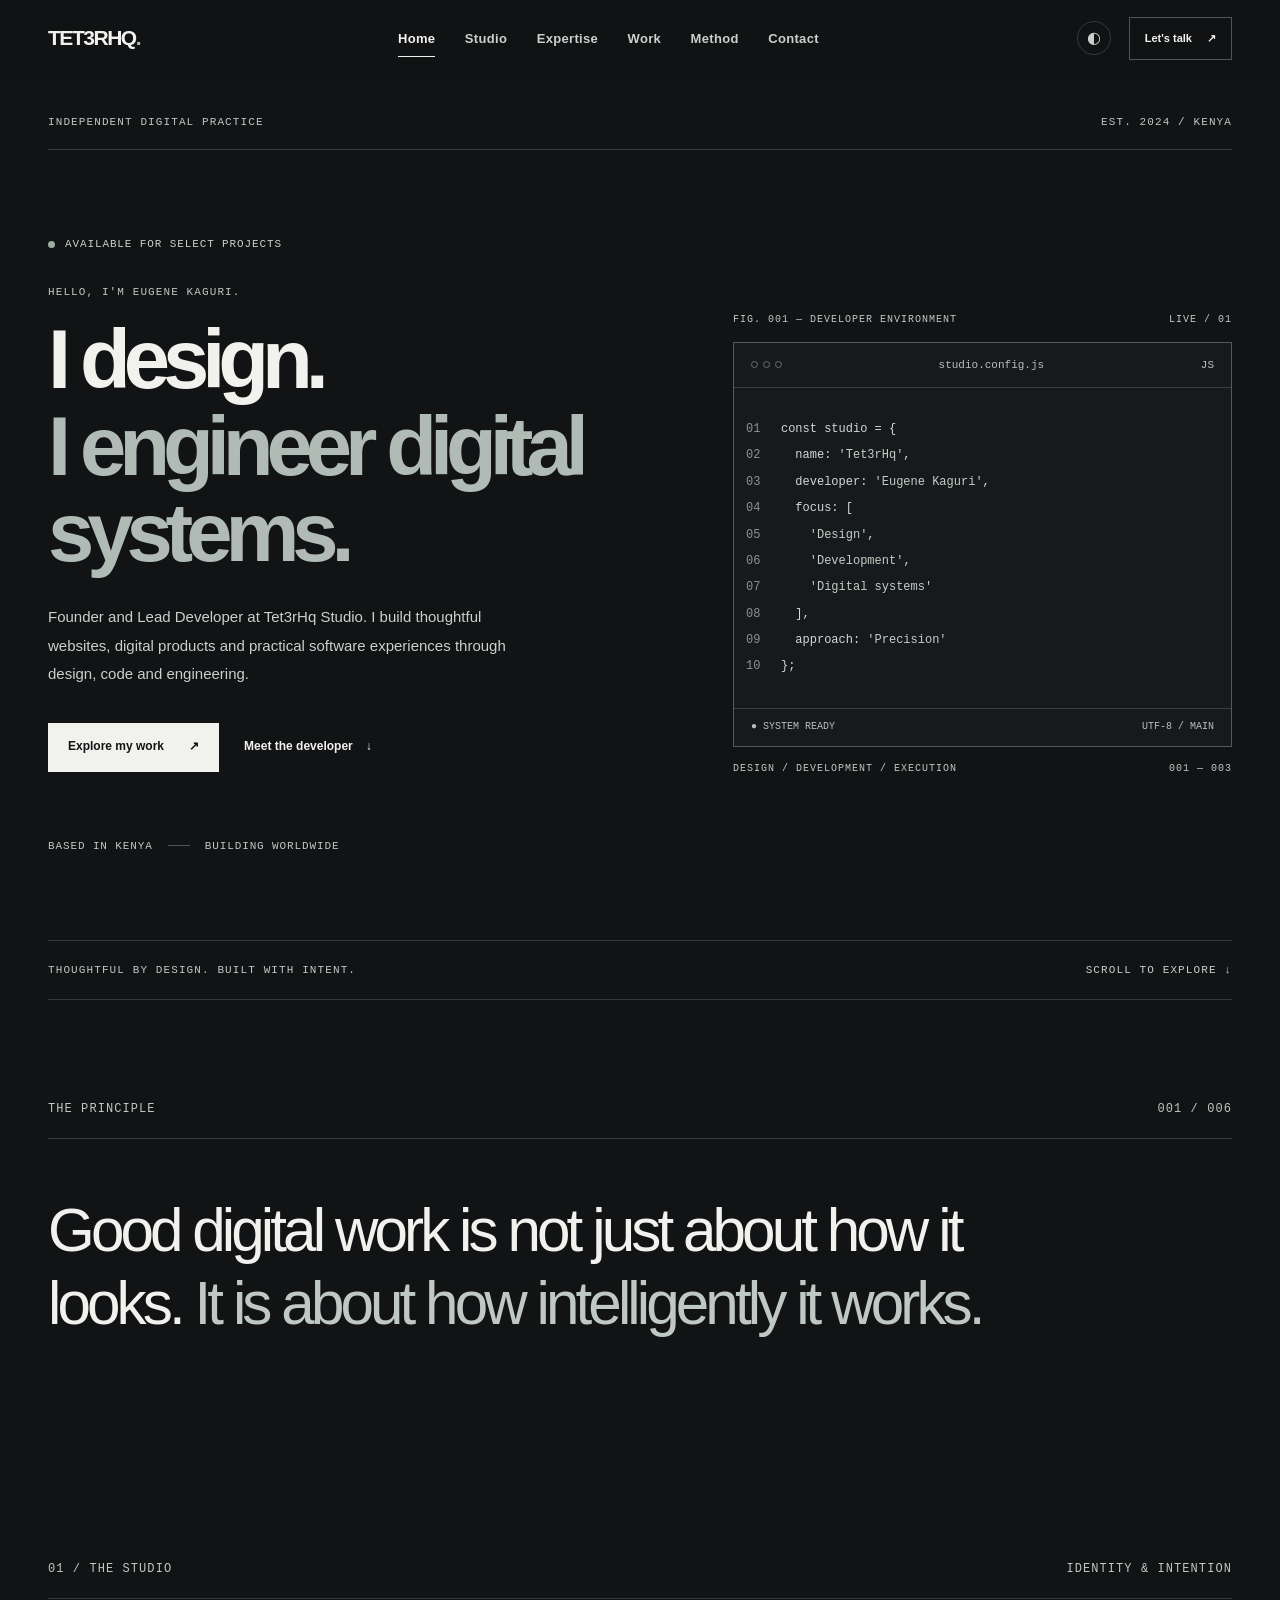
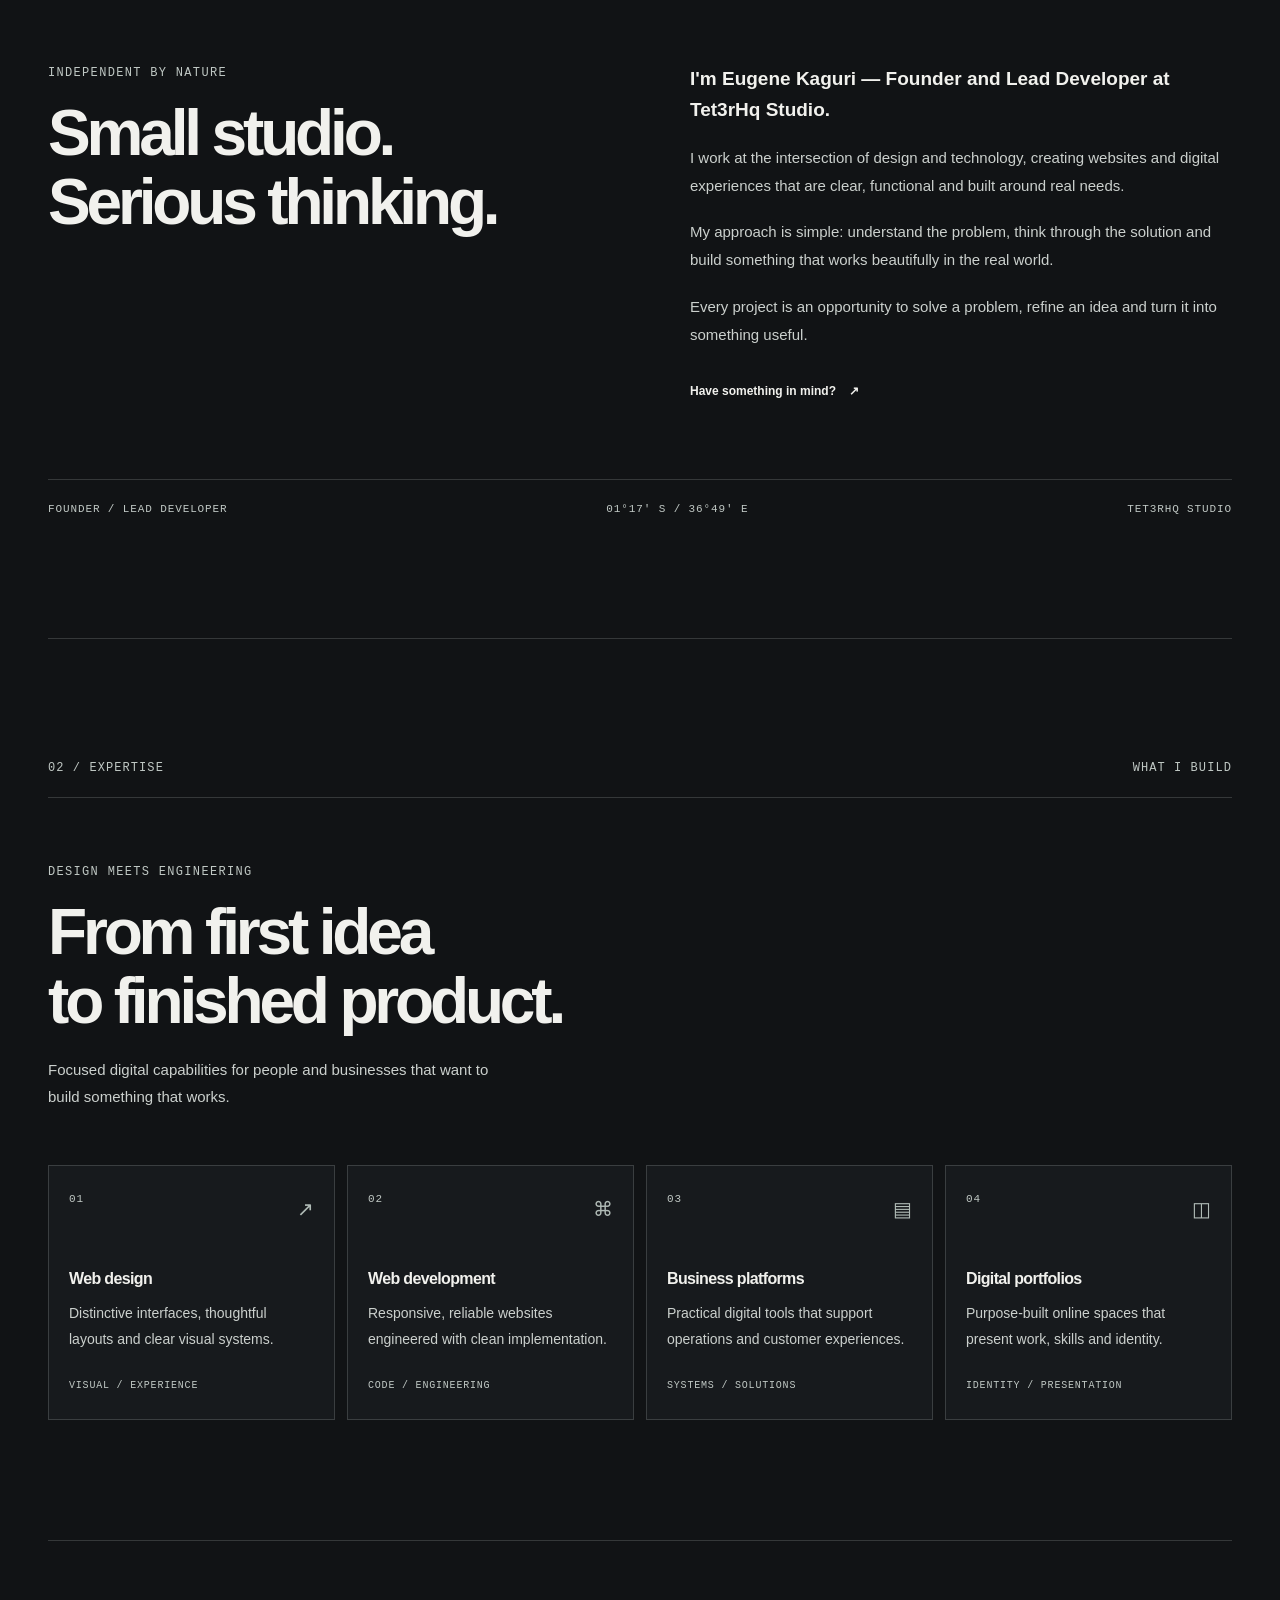
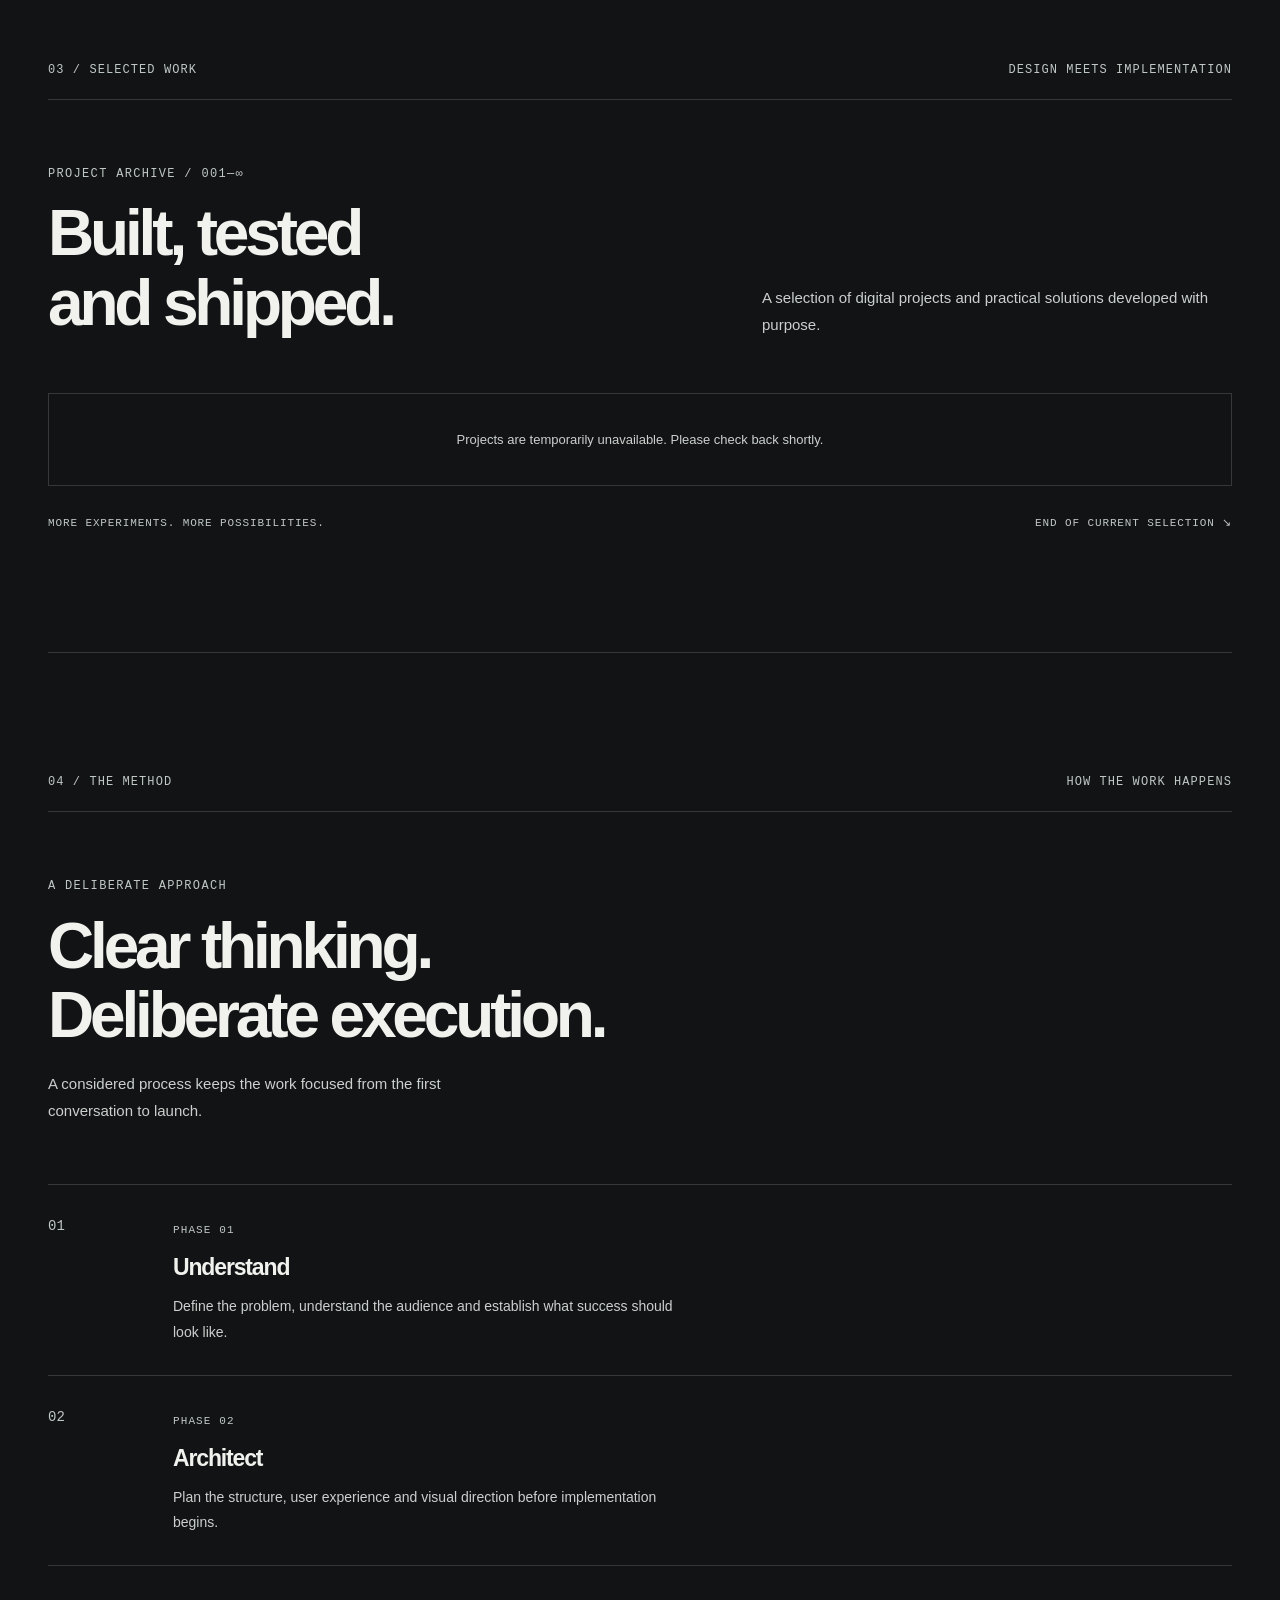
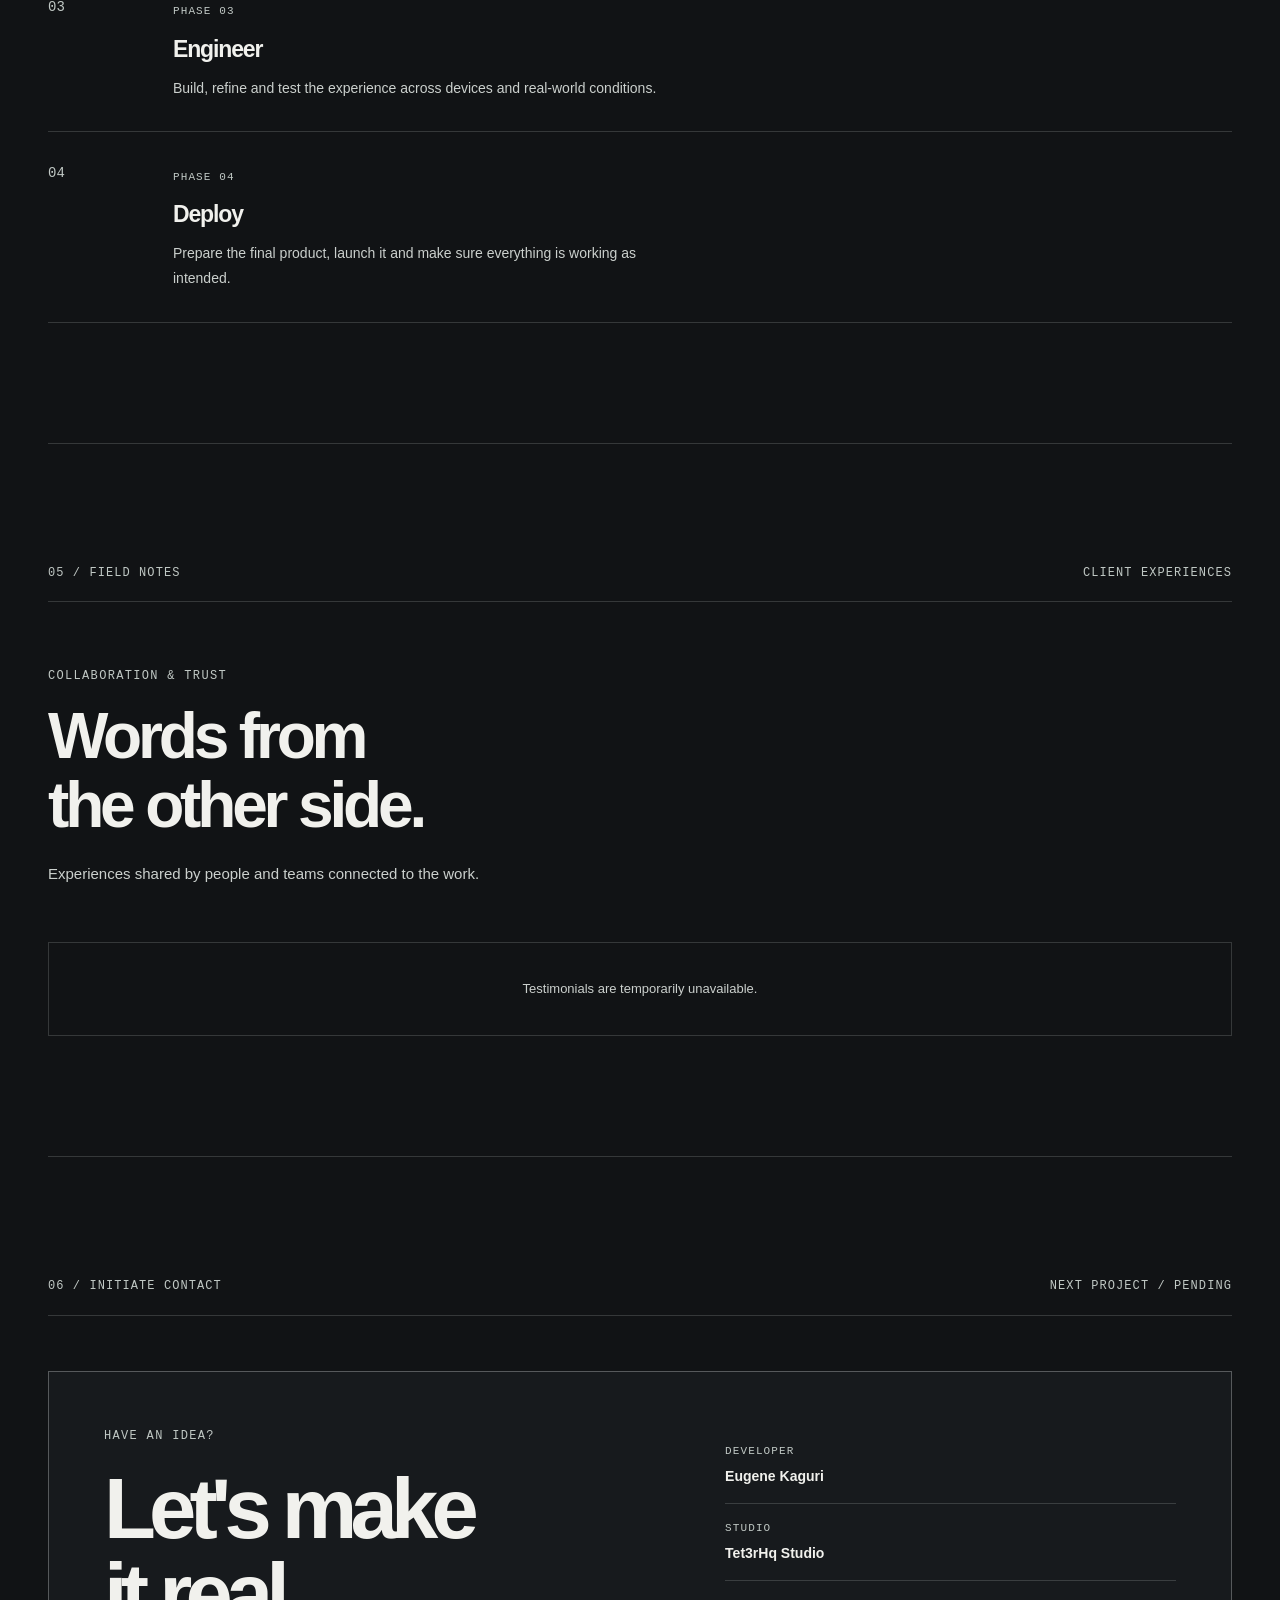
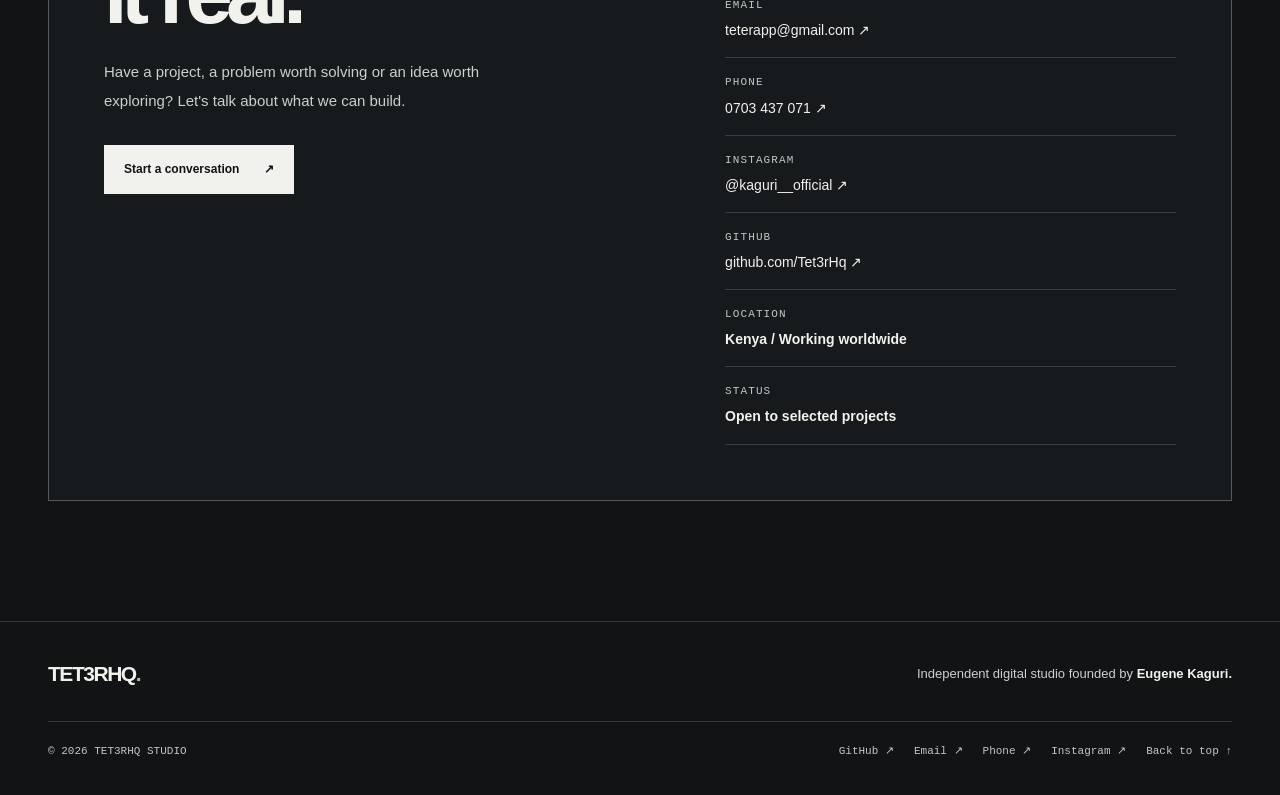
==== commit 594bd492: "Update index.html" ====
--- a/index.html
+++ b/index.html
@@ -480,6 +480,17 @@
                     </div>
 
                     <div class="contact-detail">
+    <span>PHONE</span>
+    <a href="tel:+254703437071">0703 437 071 ↗</a>
+</div>
+
+<div class="contact-detail">
+    <span>INSTAGRAM</span>
+    <a href="https://www.instagram.com/kaguri__official/" target="_blank" rel="noopener noreferrer">
+        @kaguri__official ↗
+    </a>
+</div>
+                    <div class="contact-detail">
                         <span>GITHUB</span>
                         <a href="https://github.com/Tet3rHq" target="_blank" rel="noopener noreferrer">
                             github.com/Tet3rHq ↗
@@ -520,11 +531,13 @@
         <div class="footer-bottom">
             <span>© <span id="current-year"></span> TET3RHQ STUDIO</span>
 
-            <div class="footer-links">
-                <a href="https://github.com/Tet3rHq" target="_blank" rel="noopener noreferrer">GitHub ↗</a>
-                <a href="mailto:teterapp@gmail.com">Email ↗</a>
-                <a href="#home" class="back-to-top">Back to top ↑</a>
-            </div>
+<div class="footer-links">
+    <a href="https://github.com/Tet3rHq" target="_blank" rel="noopener noreferrer">GitHub ↗</a>
+    <a href="mailto:teterapp@gmail.com">Email ↗</a>
+    <a href="tel:+254703437071">Phone ↗</a>
+    <a href="https://www.instagram.com/kaguri__official/" target="_blank" rel="noopener noreferrer">Instagram ↗</a>
+    <a href="#home" class="back-to-top">Back to top ↑</a>
+</div>
         </div>
 
     </footer>
--- a/css/style.css
+++ b/css/style.css
@@ -1,8 +1,8 @@
-
-/* =====================================================
-   TET3RHQ STUDIO — DIGITAL ENGINEERING DESIGN SYSTEM
-   Graphite / Silver / Precision
-===================================================== */
+/* =========================================================
+   TET3RHQ STUDIO
+   INDEPENDENT DIGITAL PRACTICE
+   RESPONSIVE ENGINEERING DESIGN SYSTEM
+========================================================= */
 
 /* 01. DESIGN TOKENS */
 
@@ -11,52 +11,65 @@
 
     --bg: #111315;
     --bg-secondary: #171a1d;
-    --bg-card: #1b1e21;
-    --bg-raised: #22262a;
-
-    --text: #f1f2ef;
-    --text-muted: #a0a6a8;
-    --text-soft: #70787b;
-
-    --accent: #c3c9c8;
-    --accent-strong: #f0f2ef;
-
-    --border: #303538;
-    --border-light: #42494c;
-
-    --font-heading: "Manrope", Arial, sans-serif;
-    --font-body: "Manrope", Arial, sans-serif;
+    --bg-card: #1c2023;
+    --bg-raised: #22272b;
+
+    --text: #f1f1ed;
+    --text-muted: #cbd0cd;
+    --text-soft: #c0c8c4;
+
+    --line: rgba(230, 235, 235, 0.17);
+    --line-strong: rgba(230, 235, 235, 0.30);
+
+    --accent: #c8cecc;
+    --accent-dark: #b0bbb6;
+
+    --font-main: "Manrope", Arial, sans-serif;
     --font-mono: "DM Mono", monospace;
 
-    --container: 1200px;
-    --transition: 0.3s ease;
+    --container: 1240px;
+    --header-height: 78px;
+
+    --transition: 220ms ease;
 }
 
 /* 02. RESET */
 
 * {
+    box-sizing: border-box;
     margin: 0;
     padding: 0;
-    box-sizing: border-box;
 }
 
 html {
     scroll-behavior: smooth;
-    scroll-padding-top: 95px;
+    scroll-padding-top: 100px;
 }
 
 body {
+    min-width: 320px;
+    overflow-x: hidden;
     background: var(--bg);
     color: var(--text);
-    font-family: var(--font-body);
+    font-family: var(--font-main);
     line-height: 1.65;
-    overflow-x: hidden;
     -webkit-font-smoothing: antialiased;
 }
 
-body::selection {
-    background: #c3c9c8;
-    color: #111315;
+body,
+button,
+a {
+    -webkit-tap-highlight-color: transparent;
+}
+
+button,
+input,
+textarea {
+    font: inherit;
+}
+
+button {
+    color: inherit;
 }
 
 a {
@@ -64,184 +77,154 @@
     text-decoration: none;
 }
 
-button {
-    font: inherit;
-}
-
 img {
     display: block;
     max-width: 100%;
 }
 
-ul {
-    list-style: none;
-}
-
-button,
-a {
-    -webkit-tap-highlight-color: transparent;
-}
-
-button:focus-visible,
-a:focus-visible {
+::selection {
+    background: var(--text);
+    color: var(--bg);
+}
+
+:focus-visible {
     outline: 2px solid var(--accent);
-    outline-offset: 5px;
-}
-
-.container {
-    width: min(90%, var(--container));
-    margin: 0 auto;
+    outline-offset: 4px;
+}
+
+/* 03. SHARED LAYOUT */
+
+main,
+.site-footer {
+    width: 100%;
 }
 
 section {
-    padding: 115px 0;
-}
-
-h1,
-h2,
-h3,
-h4 {
-    font-family: var(--font-heading);
-    font-weight: 600;
-    line-height: 1.12;
-    letter-spacing: -0.055em;
-}
-
-h1 {
-    font-size: clamp(3.5rem, 7vw, 6.7rem);
-}
-
-h2 {
-    font-size: clamp(2.6rem, 5vw, 4.5rem);
-}
-
-h3 {
-    font-size: 1.45rem;
-}
-
-p {
-    color: var(--text-muted);
-}
-
-.section-label,
-.section-meta,
-.hero-index,
-.hero-location,
-.visual-topline,
-.visual-bottomline,
-.code-window-header,
-.code-window-footer,
-.hero-bottom,
-.availability,
-.about-coordinate,
-.about-bottom,
-.service-category,
-.project-count,
-.projects-bottom,
-.process-label,
-.contact-pretitle,
-.contact-detail > span,
-.contact-bottom {
-    font-family: var(--font-mono);
-    font-size: 0.67rem;
-    letter-spacing: 0.08em;
-}
-
-/* 03. SHARED SECTION ELEMENTS */
-
-.section-topline {
+    scroll-margin-top: 100px;
+}
+
+.section-padding {
+    width: min(var(--container), calc(100% - 96px));
+    margin-inline: auto;
+    padding-block: 120px;
+}
+
+.section-label {
     display: flex;
     justify-content: space-between;
     align-items: center;
     gap: 20px;
     padding-bottom: 18px;
-    margin-bottom: 70px;
-    border-bottom: 1px solid var(--border);
-}
-
-.section-label {
-    color: var(--accent);
-}
-
-.section-meta {
+    border-bottom: 1px solid var(--line);
     color: var(--text-soft);
-    text-align: right;
+    font-family: var(--font-mono);
+    font-size: 12px;
+    letter-spacing: 0.09em;
+    text-transform: uppercase;
+}
+
+.section-kicker {
+    color: var(--text-soft);
+    font-family: var(--font-mono);
+    font-size: 12px;
+    letter-spacing: 0.11em;
+    text-transform: uppercase;
 }
 
 .section-heading {
-    max-width: 760px;
-    margin-bottom: 55px;
-}
-
-.section-heading h2 {
-    margin-bottom: 20px;
-}
-
-.section-heading h2 span,
-.projects-heading h2 span,
-.about-heading h2 span,
-.contact-content h2 span {
-    color: var(--text-soft);
-}
-
-.section-heading p {
-    max-width: 530px;
-    font-size: 0.96rem;
-}
-
-/* 04. HEADER */
+    max-width: 650px;
+    margin: 65px 0 55px;
+}
+
+.section-heading h2,
+.about-heading h2 {
+    margin-top: 15px;
+    font-size: clamp(38px, 5vw, 68px);
+    font-weight: 600;
+    letter-spacing: -0.065em;
+    line-height: 1.08;
+}
+
+.section-heading > p:last-child {
+    max-width: 470px;
+    margin-top: 20px;
+    color: var(--text-muted);
+    font-size: 15px;
+    line-height: 1.8;
+}
+
+/* 04. NAVIGATION */
 
 .site-header {
-    position: fixed;
+    position: sticky;
     top: 0;
-    left: 0;
     z-index: 1000;
     width: 100%;
-    padding: 22px 0;
-    background: rgba(17, 19, 21, 0.88);
+    height: var(--header-height);
+    border-bottom: 1px solid transparent;
+    background: rgba(17, 19, 21, 0.92);
     backdrop-filter: blur(18px);
     -webkit-backdrop-filter: blur(18px);
-    border-bottom: 1px solid transparent;
-    transition: var(--transition);
+    transition:
+        background var(--transition),
+        border-color var(--transition);
 }
 
 .site-header.scrolled {
-    padding: 14px 0;
-    border-bottom-color: var(--border);
+    border-color: var(--line);
+    background: rgba(17, 19, 21, 0.97);
 }
 
 .nav-container {
-    width: min(92%, 1380px);
-    margin: 0 auto;
-    display: flex;
+    width: min(var(--container), calc(100% - 96px));
+    height: 100%;
+    margin-inline: auto;
+    display: flex;
+    align-items: center;
     justify-content: space-between;
+    gap: 35px;
+}
+
+.logo,
+.footer-logo {
+    flex-shrink: 0;
+    font-size: 21px;
+    font-weight: 800;
+    letter-spacing: -0.07em;
+}
+
+.logo span,
+.footer-logo span {
+    color: var(--accent-dark);
+}
+
+.main-nav {
+    display: flex;
     align-items: center;
-    gap: 25px;
-}
-
-.logo {
-    font-family: var(--font-heading);
-    font-size: 1.25rem;
-    font-weight: 800;
-    letter-spacing: -0.08em;
-    white-space: nowrap;
-}
-
-.logo span {
-    color: var(--accent);
-}
-
-.main-nav {
-    display: flex;
-    align-items: center;
-    gap: 27px;
+    gap: clamp(17px, 2.3vw, 32px);
 }
 
 .main-nav a {
+    position: relative;
+    padding-block: 8px;
     color: var(--text-muted);
-    font-family: var(--font-mono);
-    font-size: 0.68rem;
+    font-size: 13px;
+    font-weight: 650;
+    letter-spacing: 0.025em;
     transition: color var(--transition);
+}
+
+.main-nav a::after {
+    position: absolute;
+    right: 0;
+    bottom: 0;
+    left: 0;
+    height: 1px;
+    background: var(--text);
+    content: "";
+    transform: scaleX(0);
+    transform-origin: right;
+    transition: transform var(--transition);
 }
 
 .main-nav a:hover,
@@ -249,876 +232,799 @@
     color: var(--text);
 }
 
+.main-nav a:hover::after,
+.main-nav a.active::after {
+    transform: scaleX(1);
+    transform-origin: left;
+}
+
 .nav-actions {
     display: flex;
     align-items: center;
-    gap: 13px;
-}
-
-.theme-toggle,
-.menu-toggle {
-    width: 37px;
-    height: 37px;
-    display: flex;
-    align-items: center;
-    justify-content: center;
+    gap: 18px;
+}
+
+.theme-toggle {
+    width: 34px;
+    height: 34px;
+    display: grid;
+    place-items: center;
+    border: 1px solid var(--line);
+    border-radius: 50%;
     background: transparent;
-    border: 1px solid var(--border);
-    color: var(--text);
+    color: var(--text-muted);
     cursor: pointer;
     transition: var(--transition);
 }
 
-.theme-toggle:hover,
-.menu-toggle:hover {
-    background: var(--bg-raised);
-    border-color: var(--accent);
+.theme-toggle:hover {
+    border-color: var(--line-strong);
+    color: var(--text);
 }
 
 .nav-cta {
-    display: inline-flex;
+    display: flex;
     align-items: center;
     gap: 15px;
-    padding: 11px 16px;
+    padding: 11px 15px;
+    border: 1px solid var(--line-strong);
+    font-size: 11px;
+    font-weight: 700;
+    transition: var(--transition);
+}
+
+.nav-cta:hover {
     background: var(--text);
     color: var(--bg);
-    font-size: 0.73rem;
-    font-weight: 700;
-    transition: var(--transition);
-}
-
-.nav-cta:hover {
-    background: var(--accent);
-    transform: translateY(-2px);
 }
 
 .menu-toggle {
     display: none;
-    font-size: 1rem;
-}
-
-/* 05. BUTTONS */
-
-.btn {
-    min-height: 49px;
+    width: 40px;
+    height: 40px;
+    border: 1px solid var(--line);
+    background: transparent;
+    cursor: pointer;
+    font-size: 17px;
+}
+
+/* 05. HERO */
+
+.hero {
+    width: min(var(--container), calc(100% - 96px));
+    margin-inline: auto;
+    padding-top: 35px;
+}
+
+.hero-topline,
+.hero-bottomline,
+.visual-label,
+.visual-caption {
+    display: flex;
+    justify-content: space-between;
+    align-items: center;
+    gap: 20px;
+    color: var(--text-soft);
+    font-family: var(--font-mono);
+    font-size: 11px;
+    letter-spacing: 0.1em;
+}
+
+.hero-topline {
+    padding-bottom: 18px;
+    border-bottom: 1px solid var(--line);
+}
+
+.hero-grid {
+    min-height: 570px;
+    display: grid;
+    grid-template-columns: 1.1fr 0.9fr;
+    align-items: center;
+    gap: 75px;
+    padding-block: 85px;
+}
+
+.availability {
+    display: flex;
+    align-items: center;
+    gap: 10px;
+    margin-bottom: 30px;
+    color: var(--text-muted);
+    font-family: var(--font-mono);
+    font-size: 11px;
+    letter-spacing: 0.08em;
+}
+
+.availability-dot {
+    width: 7px;
+    height: 7px;
+    flex-shrink: 0;
+    border-radius: 50%;
+    background: #9cae9f;
+}
+
+.hero-kicker {
+    margin-bottom: 16px;
+    color: var(--text-soft);
+    font-family: var(--font-mono);
+    font-size: 11px;
+    letter-spacing: 0.1em;
+}
+
+.hero-content h1 {
+    max-width: 690px;
+    font-size: clamp(48px, 6.5vw, 86px);
+    font-weight: 600;
+    letter-spacing: -0.085em;
+    line-height: 1.04;
+}
+
+.hero-accent {
+    display: block;
+    min-height: 1.1em;
+    color: var(--accent-dark);
+}
+
+.hero-description {
+    max-width: 480px;
+    margin-top: 26px;
+    color: var(--text-muted);
+    font-size: 15px;
+    line-height: 1.9;
+}
+
+.hero-actions {
+    display: flex;
+    align-items: center;
+    flex-wrap: wrap;
+    gap: 25px;
+    margin-top: 34px;
+}
+
+.primary-button,
+.contact-button {
     display: inline-flex;
     align-items: center;
     justify-content: center;
-    gap: 22px;
-    padding: 13px 19px;
-    border: 1px solid var(--border-light);
-    font-family: var(--font-mono);
-    font-size: 0.7rem;
-    transition: var(--transition);
-}
-
-.btn-primary {
+    gap: 25px;
+    min-height: 49px;
+    padding: 0 20px;
     background: var(--text);
     color: var(--bg);
-    border-color: var(--text);
-}
-
-.btn-primary:hover {
-    background: var(--accent);
-    border-color: var(--accent);
-    transform: translateY(-3px);
-}
-
-.btn-outline {
-    color: var(--text);
-    background: transparent;
-}
-
-.btn-outline:hover {
-    background: var(--bg-raised);
-    border-color: var(--accent);
-    transform: translateY(-3px);
-}
-
-/* 06. HERO */
-
-.hero {
-    min-height: 790px;
-    min-height: min(920px, 100svh);
-    display: flex;
-    align-items: center;
-    padding-top: 145px;
-    padding-bottom: 45px;
-    position: relative;
-    overflow: hidden;
-}
-
-.hero::before {
-    content: "";
-    position: absolute;
-    inset: 0;
-    pointer-events: none;
-    opacity: 0.19;
-    background-image:
-        linear-gradient(rgba(255,255,255,0.035) 1px, transparent 1px),
-        linear-gradient(90deg, rgba(255,255,255,0.035) 1px, transparent 1px);
-    background-size: 70px 70px;
-    mask-image: linear-gradient(to bottom, black, transparent 90%);
-}
-
-.hero > .container {
-    position: relative;
-    z-index: 1;
-}
-
-.hero-topline {
-    display: flex;
-    justify-content: space-between;
-    align-items: center;
-    gap: 20px;
-    padding-bottom: 18px;
-    border-bottom: 1px solid var(--border);
-    margin-bottom: 60px;
-}
-
-.hero-index {
-    color: var(--text-soft);
-}
-
-.hero-grid {
-    display: grid;
-    grid-template-columns: 1.12fr 0.88fr;
-    align-items: center;
-    gap: 65px;
-}
-
-.hero-content {
-    max-width: 720px;
-}
-
-.availability {
+    font-size: 12px;
+    font-weight: 800;
+    transition: var(--transition);
+}
+
+.primary-button:hover,
+.contact-button:hover {
+    background: var(--accent-dark);
+    transform: translateY(-2px);
+}
+
+.text-button {
     display: inline-flex;
     align-items: center;
-    gap: 10px;
-    color: var(--text-muted);
-    margin-bottom: 29px;
-}
-
-.availability-dot,
-.status-indicator {
-    width: 7px;
-    height: 7px;
-    display: inline-block;
-    border-radius: 50%;
-    background: #a8b9a9;
-}
-
-.hero h1 {
-    margin-bottom: 27px;
-    max-width: 730px;
-}
-
-.hero-accent {
-    display: block;
-    color: var(--text-soft);
-}
-
-.hero-description {
-    max-width: 490px;
-    font-size: 0.96rem;
-    line-height: 1.9;
-    margin-bottom: 32px;
-}
-
-.hero-buttons {
-    display: flex;
-    flex-wrap: wrap;
-    gap: 12px;
-    margin-bottom: 37px;
-}
-
-.hero-location {
-    display: flex;
-    flex-wrap: wrap;
-    align-items: center;
-    gap: 12px;
-    color: var(--text-soft);
-}
-
-.location-divider {
-    color: var(--border-light);
-}
-
-/* 07. HERO CODE WINDOW */
-
-.hero-visual {
-    width: 100%;
-    max-width: 500px;
-    justify-self: end;
-}
-
-.visual-topline,
-.visual-bottomline {
-    display: flex;
-    justify-content: space-between;
-    gap: 15px;
-    color: var(--text-soft);
-}
-
-.visual-topline {
-    margin-bottom: 14px;
-}
-
-.visual-bottomline {
-    margin-top: 14px;
-}
-
-.code-window {
-    background: #15191c;
-    border: 1px solid #373e42;
-    box-shadow: 0 35px 90px rgba(0,0,0,0.3);
-}
-
-.code-window-header {
-    height: 48px;
-    display: flex;
-    align-items: center;
-    justify-content: space-between;
-    padding: 0 17px;
-    border-bottom: 1px solid #303639;
-    color: #90999b;
-}
-
-.window-controls {
-    display: flex;
-    gap: 6px;
-}
-
-.window-controls span {
-    width: 7px;
-    height: 7px;
-    border-radius: 50%;
-    background: #697174;
-}
-
-.window-controls span:first-child {
-    background: #a9a5a0;
-}
-
-.window-controls span:nth-child(2) {
-    background: #777d7b;
-}
-
-.window-controls span:nth-child(3) {
-    background: #929b94;
-}
-
-.window-language {
-    color: #c4ccca;
-}
-
-.code-content {
-    padding: 32px 24px;
-    overflow: hidden;
-}
-
-.code-line {
-    color: #e0e4e1;
-    font-family: var(--font-mono);
-    font-size: clamp(0.68rem, 1.1vw, 0.79rem);
-    line-height: 2.2;
-    white-space: nowrap;
-}
-
-.line-number {
-    display: inline-block;
-    width: 36px;
-    color: #60696c;
-}
-
-.indent {
-    padding-left: 36px;
-}
-
-.indent.double {
-    padding-left: 72px;
-}
-
-.code-muted {
-    color: #9ba8a4;
-}
-
-.code-key {
-    color: #d1d5d0;
-}
-
-.code-string {
-    color: #b9c6b9;
-}
-
-.code-output {
-    margin-top: 20px;
-    border-top: 1px solid #303639;
-    padding-top: 13px;
-}
-
-.code-comment {
-    color: #77817d;
-}
-
-.code-window-footer {
-    display: flex;
-    justify-content: space-between;
-    padding: 12px 17px;
-    color: #8b9692;
-    border-top: 1px solid #303639;
-}
-
-.code-window-footer .status-indicator {
-    margin-right: 7px;
-}
-
-.hero-bottom {
+    gap: 13px;
+    color: var(--text);
+    font-size: 12px;
+    font-weight: 700;
+}
+
+.text-button span {
+    transition: transform var(--transition);
+}
+
+.text-button:hover span {
+    transform: translate(3px, -3px);
+}
+
+.hero-meta {
     display: flex;
     align-items: center;
     gap: 15px;
     margin-top: 65px;
     color: var(--text-soft);
-}
-
-.scroll-line {
-    width: 65px;
+    font-family: var(--font-mono);
+    font-size: 11px;
+    letter-spacing: 0.08em;
+}
+
+.meta-divider {
+    width: 22px;
     height: 1px;
-    background: var(--border-light);
-}
-
-/* 08. MANIFESTO */
+    background: var(--line-strong);
+}
+
+/* CODE WINDOW */
+
+.hero-visual {
+    min-width: 0;
+}
+
+.visual-label,
+.visual-caption {
+    font-size: 10px;
+}
+
+.visual-label {
+    margin-bottom: 13px;
+}
+
+.code-window {
+    overflow: hidden;
+    border: 1px solid var(--line-strong);
+    background: #171a1d;
+}
+
+.code-window-header,
+.code-window-footer {
+    min-height: 45px;
+    display: flex;
+    align-items: center;
+    justify-content: space-between;
+    gap: 10px;
+    padding-inline: 17px;
+    border-bottom: 1px solid var(--line);
+    color: #b7c0bd;
+    font-family: var(--font-mono);
+    font-size: 11px;
+}
+
+.window-controls {
+    display: flex;
+    gap: 5px;
+}
+
+.window-controls span {
+    width: 7px;
+    height: 7px;
+    border: 1px solid #687071;
+    border-radius: 50%;
+}
+
+.code-content {
+    overflow-x: auto;
+    padding: 28px 12px;
+    color: #d4d8d5;
+    font-family: var(--font-mono);
+    font-size: clamp(10px, 1vw, 12px);
+    line-height: 2.2;
+    white-space: nowrap;
+}
+
+.code-number {
+    display: inline-block;
+    width: 35px;
+    color: #899392;
+}
+
+.code-keyword {
+    color: #d1d7d3;
+}
+
+.code-string {
+    color: #c1cec3;
+}
+
+.code-window-footer {
+    min-height: 38px;
+    border-top: 1px solid var(--line);
+    border-bottom: 0;
+    font-size: 10px;
+}
+
+.visual-caption {
+    margin-top: 14px;
+}
+
+.hero-bottomline {
+    padding-block: 20px;
+    border-top: 1px solid var(--line);
+    border-bottom: 1px solid var(--line);
+}
+
+.hero-bottomline a {
+    color: var(--text-muted);
+    transition: color var(--transition);
+}
+
+.hero-bottomline a:hover {
+    color: var(--text);
+}
+
+/* 06. MANIFESTO */
 
 .manifesto {
-    padding: 65px 0;
-    background: var(--bg-secondary);
-    border-top: 1px solid var(--border);
-    border-bottom: 1px solid var(--border);
-}
-
-.manifesto-inner {
-    display: grid;
-    grid-template-columns: 160px 1fr auto;
-    align-items: center;
-    gap: 35px;
-}
-
-.manifesto-inner p {
-    max-width: 800px;
-    color: var(--text);
-    font-size: clamp(1.35rem, 3vw, 2.2rem);
-    font-weight: 600;
-    letter-spacing: -0.045em;
-    line-height: 1.4;
-}
-
-.manifesto-inner p span {
+    width: min(var(--container), calc(100% - 96px));
+    margin-inline: auto;
+    padding-block: 100px;
+}
+
+.manifesto h2 {
+    max-width: 970px;
+    margin-top: 55px;
+    font-size: clamp(30px, 4.7vw, 61px);
+    font-weight: 500;
+    letter-spacing: -0.065em;
+    line-height: 1.22;
+}
+
+.manifesto h2 span {
     color: var(--text-soft);
 }
 
-.manifesto-index {
-    font-family: var(--font-mono);
-    font-size: 0.65rem;
-    color: var(--text-soft);
-}
-
-/* 09. ABOUT */
-
-.about {
-    background: var(--bg);
-}
+/* 07. ABOUT */
 
 .about-grid {
     display: grid;
-    grid-template-columns: 1fr 0.8fr;
+    grid-template-columns: 1fr 1fr;
     gap: 100px;
-    align-items: start;
+    padding-top: 65px;
 }
 
 .about-heading h2 {
-    max-width: 550px;
-}
-
-.about-coordinate {
-    display: flex;
-    flex-wrap: wrap;
-    gap: 25px;
-    color: var(--text-soft);
-    margin-top: 50px;
+    font-size: clamp(42px, 5vw, 67px);
 }
 
 .about-content {
-    padding-top: 10px;
+    max-width: 570px;
 }
 
 .about-content p {
-    margin-bottom: 20px;
-    font-size: 0.91rem;
-    line-height: 1.9;
+    margin-bottom: 19px;
+    color: var(--text-muted);
+    font-size: 15px;
+    line-height: 1.85;
 }
 
 .about-content .about-lead {
     color: var(--text);
-    font-size: 1.16rem;
+    font-size: 19px;
     font-weight: 600;
-    line-height: 1.65;
-}
-
-.text-link {
-    display: inline-flex;
-    align-items: center;
+    line-height: 1.6;
+}
+
+.about-content strong {
+    color: var(--text);
+}
+
+.about-content .text-button {
+    margin-top: 15px;
+}
+
+.about-footer {
+    display: flex;
+    justify-content: space-between;
     gap: 15px;
-    padding-bottom: 6px;
-    margin-top: 12px;
-    border-bottom: 1px solid var(--border-light);
+    margin-top: 75px;
+    padding-top: 20px;
+    border-top: 1px solid var(--line);
+    color: var(--text-soft);
     font-family: var(--font-mono);
-    font-size: 0.73rem;
-    transition: var(--transition);
-}
-
-.text-link:hover {
-    color: var(--accent);
-    border-color: var(--accent);
-}
-
-.about-bottom {
-    display: flex;
-    justify-content: space-between;
-    gap: 20px;
-    padding-top: 22px;
-    margin-top: 80px;
-    border-top: 1px solid var(--border);
-    color: var(--text-soft);
-}
-
-/* 10. SERVICES */
-
-.services {
-    background: var(--bg-secondary);
-    border-top: 1px solid var(--border);
-    border-bottom: 1px solid var(--border);
+    font-size: 11px;
+    letter-spacing: 0.08em;
+}
+
+/* 08. SERVICES */
+
+.services-section {
+    border-top: 1px solid var(--line);
 }
 
 .services-grid {
     display: grid;
-    grid-template-columns: repeat(4, 1fr);
-    border-top: 1px solid var(--border);
-    border-left: 1px solid var(--border);
+    grid-template-columns: repeat(4, minmax(0, 1fr));
+    gap: 12px;
 }
 
 .service-card {
-    min-height: 275px;
-    padding: 25px 23px;
+    position: relative;
+    min-height: 255px;
     display: flex;
     flex-direction: column;
-    border-right: 1px solid var(--border);
-    border-bottom: 1px solid var(--border);
-    background: transparent;
-    transition: background var(--transition);
+    align-items: flex-start;
+    padding: 24px 20px;
+    border: 1px solid var(--line);
+    background: var(--bg-secondary);
+    transition:
+        background var(--transition),
+        border-color var(--transition),
+        transform var(--transition);
 }
 
 .service-card:hover {
+    border-color: var(--line-strong);
     background: var(--bg-card);
-}
-
-.service-card-top {
-    display: flex;
-    justify-content: space-between;
-    align-items: center;
-    margin-bottom: 45px;
-}
-
-.service-number {
+    transform: translateY(-4px);
+}
+
+.service-number,
+.service-category {
     color: var(--text-soft);
     font-family: var(--font-mono);
-    font-size: 0.7rem;
+    font-size: 11px;
+    letter-spacing: 0.08em;
 }
 
 .service-symbol {
-    font-size: 1.2rem;
-    color: var(--accent);
+    align-self: flex-end;
+    margin-top: -15px;
+    color: var(--accent-dark);
+    font-size: 20px;
 }
 
 .service-card h3 {
-    margin-bottom: 12px;
-    font-size: 1.12rem;
+    margin-top: 40px;
+    font-size: 16px;
+    font-weight: 700;
     letter-spacing: -0.04em;
 }
 
 .service-card p {
-    font-size: 0.81rem;
+    margin-top: 9px;
+    color: var(--text-muted);
+    font-size: 14px;
     line-height: 1.8;
-    margin-bottom: 22px;
 }
 
 .service-category {
     margin-top: auto;
-    color: var(--text-soft);
-    font-size: 0.58rem;
-}
-
-/* 11. PROJECTS */
-
-.projects {
-    background: var(--bg);
-    border-bottom: 1px solid var(--border);
+    padding-top: 22px;
+    font-size: 10px;
+}
+
+/* 09. PROJECTS */
+
+.projects-section {
+    border-top: 1px solid var(--line);
 }
 
 .projects-heading {
+    max-width: none;
     display: flex;
     justify-content: space-between;
-    align-items: end;
-    gap: 30px;
-    margin-bottom: 45px;
-}
-
-.projects-heading h2 {
-    margin-bottom: 15px;
-}
-
-.projects-heading p {
-    font-size: 0.9rem;
-}
-
-.project-count {
-    color: var(--text-soft);
-    white-space: nowrap;
-    padding-bottom: 6px;
-}
+    align-items: flex-end;
+    gap: 35px;
+}
+
+.projects-heading > p {
+    max-width: 350px;
+}
+
+/* COMPACT PROJECT ARCHIVE */
 
 .projects-grid {
     display: grid;
-    grid-template-columns: repeat(2, minmax(0, 1fr));
-    gap: 24px;
+    grid-template-columns: repeat(5, minmax(0, 1fr));
+    gap: 12px;
+    align-items: stretch;
 }
 
 .project-card {
     min-width: 0;
-    background: var(--bg-card);
-    border: 1px solid var(--border);
     overflow: hidden;
-    transition: border-color var(--transition), transform var(--transition);
+    border: 1px solid var(--line);
+    background: var(--bg-secondary);
+    transition:
+        border-color var(--transition),
+        transform var(--transition);
 }
 
 .project-card:hover {
-    border-color: var(--border-light);
-    transform: translateY(-4px);
+    border-color: var(--line-strong);
+    transform: translateY(-3px);
 }
 
 .project-image {
     position: relative;
     overflow: hidden;
-    padding: 0;
+    aspect-ratio: 16 / 10;
     background: var(--bg-raised);
-    border-bottom: 1px solid var(--border);
 }
 
 .project-image img {
     width: 100%;
-    aspect-ratio: 16 / 9;
+    height: 100%;
     object-fit: cover;
-    transition: transform 0.6s cubic-bezier(.2,.7,.2,1);
+    transition: transform 500ms ease;
 }
 
 .project-card:hover .project-image img {
     transform: scale(1.035);
 }
 
+.project-image-placeholder {
+    width: 100%;
+    height: 100%;
+    display: grid;
+    place-items: center;
+    color: var(--text-soft);
+    font-family: var(--font-mono);
+    font-size: 11px;
+}
+
 .project-info {
-    padding: 21px 23px 23px;
+    padding: 12px;
 }
 
 .project-info h3 {
-    font-size: 1.15rem;
-    margin-bottom: 9px;
+    font-size: 14px;
+    font-weight: 700;
+    letter-spacing: -0.04em;
 }
 
 .project-info p {
-    max-width: 540px;
-    margin-bottom: 17px;
-    font-size: 0.8rem;
-    line-height: 1.8;
+    margin-top: 6px;
+    color: var(--text-muted);
+    font-size: 12px;
+    line-height: 1.6;
 }
 
 .project-tags {
     display: flex;
     flex-wrap: wrap;
-    gap: 7px;
-    margin-bottom: 19px;
+    gap: 4px;
+    margin-top: 9px;
 }
 
 .project-tags span {
-    padding: 5px 8px;
-    border: 1px solid var(--border);
-    color: var(--text-muted);
+    padding: 3px 5px;
+    border: 1px solid var(--line);
+    color: var(--text-soft);
     font-family: var(--font-mono);
-    font-size: 0.58rem;
+    font-size: 9px;
+    line-height: 1.4;
 }
 
 .project-links {
     display: flex;
     flex-wrap: wrap;
-    gap: 20px;
-    padding-top: 14px;
-    border-top: 1px solid var(--border);
+    gap: 9px;
+    margin-top: 10px;
+    padding-top: 10px;
+    border-top: 1px solid var(--line);
 }
 
 .project-links a {
     color: var(--text);
-    font-family: var(--font-mono);
-    font-size: 0.65rem;
+    font-size: 10px;
+    font-weight: 700;
     transition: color var(--transition);
 }
 
 .project-links a:hover {
-    color: var(--accent);
-}
-
-.projects-loading,
-.testimonials-loading {
+    color: var(--accent-dark);
+}
+
+.loading-message,
+.empty-message {
+    grid-column: 1 / -1;
+    padding: 35px;
+    border: 1px solid var(--line);
     color: var(--text-muted);
-    font-family: var(--font-mono);
-    font-size: 0.75rem;
-    padding: 30px 0;
-}
-
-.loading-marker {
-    width: 7px;
-    height: 7px;
-    display: inline-block;
-    margin-right: 10px;
-    border-radius: 50%;
-    background: var(--accent);
-    animation: loading-pulse 1.4s infinite ease-in-out;
-}
-
-.projects-bottom {
+    font-size: 13px;
+    text-align: center;
+}
+
+.projects-footer {
     display: flex;
     justify-content: space-between;
     gap: 20px;
-    margin-top: 35px;
-    padding-top: 18px;
-    border-top: 1px solid var(--border);
-    color: var(--text-soft);
-}
-
-/* 12. PROCESS TIMELINE */
-
-.process {
-    background: var(--bg-secondary);
-    border-bottom: 1px solid var(--border);
-}
-
-.process-timeline {
-    display: grid;
-    grid-template-columns: repeat(4, 1fr);
-    border-top: 1px solid var(--border-light);
-}
-
-.process-step {
-    position: relative;
-    padding: 25px 22px 10px 0;
-    min-width: 0;
-}
-
-.process-number {
-    display: block;
-    margin-bottom: 25px;
+    margin-top: 28px;
     color: var(--text-soft);
     font-family: var(--font-mono);
-    font-size: 0.75rem;
-}
-
-.process-marker {
-    position: absolute;
-    top: -4px;
-    left: 0;
-    width: 7px;
-    height: 7px;
-    border-radius: 50%;
-    background: var(--accent);
-    box-shadow: 0 0 0 5px var(--bg-secondary);
-}
-
-.process-label {
+    font-size: 11px;
+    letter-spacing: 0.08em;
+}
+
+/* 10. PROCESS */
+
+.process-section {
+    border-top: 1px solid var(--line);
+}
+
+.process-timeline {
+    margin-top: 60px;
+    border-top: 1px solid var(--line);
+}
+
+.process-step {
+    display: grid;
+    grid-template-columns: 100px 1fr;
+    gap: 25px;
+    padding-block: 30px;
+    border-bottom: 1px solid var(--line);
+    transition: padding var(--transition);
+}
+
+.process-step:hover {
+    padding-left: 8px;
+}
+
+.process-number {
     color: var(--text-soft);
-    font-size: 0.6rem;
+    font-family: var(--font-mono);
+    font-size: 14px;
+}
+
+.process-phase {
+    color: var(--text-soft);
+    font-family: var(--font-mono);
+    font-size: 11px;
+    letter-spacing: 0.1em;
 }
 
 .process-step h3 {
-    margin: 12px 0;
-    font-size: 1.3rem;
+    margin-top: 8px;
+    font-size: 23px;
+    font-weight: 600;
+    letter-spacing: -0.05em;
 }
 
 .process-step p {
-    max-width: 230px;
-    font-size: 0.79rem;
-    line-height: 1.85;
-}
-
-/* 13. TESTIMONIALS */
-
-.testimonials {
-    background: var(--bg);
-    border-bottom: 1px solid var(--border);
-}
-
-.testimonials-container {
+    max-width: 510px;
+    margin-top: 7px;
+    color: var(--text-muted);
+    font-size: 14px;
+    line-height: 1.8;
+}
+
+/* 11. TESTIMONIALS */
+
+.testimonials-section {
+    border-top: 1px solid var(--line);
+}
+
+.testimonials-grid {
     display: grid;
     grid-template-columns: repeat(2, minmax(0, 1fr));
-    gap: 18px;
+    gap: 15px;
 }
 
 .testimonial-card {
-    position: relative;
-    padding: 30px;
-    background: var(--bg-card);
-    border: 1px solid var(--border);
-    transition: border-color var(--transition);
-}
-
-.testimonial-card:hover {
-    border-color: var(--border-light);
-}
-
-.testimonial-card::before {
-    content: "“";
+    padding: 27px;
+    border: 1px solid var(--line);
+    background: var(--bg-secondary);
+}
+
+.testimonial-card p {
+    color: var(--text-muted);
+    font-size: 15px;
+    line-height: 1.9;
+}
+
+.testimonial-card h3 {
+    margin-top: 25px;
+    font-size: 13px;
+    font-weight: 700;
+}
+
+.testimonial-card span {
     display: block;
+    margin-top: 4px;
     color: var(--text-soft);
-    font-family: Georgia, serif;
-    font-size: 3rem;
+    font-family: var(--font-mono);
+    font-size: 11px;
+}
+
+/* 12. CONTACT */
+
+.contact-section {
+    border-top: 1px solid var(--line);
+}
+
+.contact-panel {
+    display: grid;
+    grid-template-columns: 1.1fr 0.9fr;
+    gap: 70px;
+    margin-top: 55px;
+    padding: 55px;
+    border: 1px solid var(--line-strong);
+    background: var(--bg-secondary);
+}
+
+.contact-main h2 {
+    margin-top: 20px;
+    font-size: clamp(52px, 7vw, 85px);
+    font-weight: 600;
+    letter-spacing: -0.08em;
     line-height: 1;
-    margin-bottom: 13px;
-}
-
-.testimonial-card p {
-    color: var(--text);
-    font-size: 1rem;
-    line-height: 1.8;
-    margin-bottom: 25px;
-}
-
-.testimonial-author {
+}
+
+.contact-main > p:not(.section-kicker) {
+    max-width: 420px;
+    margin-top: 22px;
     color: var(--text-muted);
+    font-size: 15px;
+    line-height: 1.9;
+}
+
+.contact-button {
+    margin-top: 30px;
+}
+
+.contact-details {
+    display: grid;
+    align-content: center;
+    gap: 0;
+}
+
+.contact-detail {
+    display: flex;
+    flex-direction: column;
+    gap: 5px;
+    padding-block: 15px;
+    border-bottom: 1px solid var(--line);
+}
+
+.contact-detail span {
+    color: var(--text-soft);
     font-family: var(--font-mono);
-    font-size: 0.67rem;
-    line-height: 1.8;
-}
-
-/* 14. CONTACT */
-
-.contact {
-    padding-top: 100px;
-    padding-bottom: 100px;
-}
-
-.contact-panel {
-    padding: 35px;
-    background: var(--bg-secondary);
-    border: 1px solid var(--border);
-}
-
-.contact-panel .section-topline {
-    margin-bottom: 65px;
-}
-
-.contact-grid {
-    display: grid;
-    grid-template-columns: 1.1fr 0.7fr;
-    gap: 100px;
-    align-items: center;
-}
-
-.contact-pretitle {
-    display: block;
-    color: var(--text-soft);
-    margin-bottom: 25px;
-}
-
-.contact-content h2 {
-    max-width: 580px;
-    font-size: clamp(3.4rem, 7vw, 6rem);
-    margin-bottom: 23px;
-}
-
-.contact-content p {
-    max-width: 470px;
-    font-size: 0.9rem;
-    line-height: 1.9;
-    margin-bottom: 28px;
-}
-
-.contact-details {
-    display: flex;
-    flex-direction: column;
-}
-
-.contact-detail {
-    padding: 18px 0;
-    border-bottom: 1px solid var(--border);
-}
-
-.contact-detail > span {
-    display: block;
-    color: var(--text-soft);
-    margin-bottom: 8px;
-}
-
-.contact-detail a,
-.contact-detail p {
-    font-size: 0.84rem;
-    color: var(--text);
-    overflow-wrap: anywhere;
+    font-size: 11px;
+    letter-spacing: 0.1em;
+}
+
+.contact-detail strong,
+.contact-detail a {
+    font-size: 14px;
+}
+
+.footer-main p {
+    color: var(--text-muted);
+    font-size: 13px;
+}
+
+.contact-detail a {
+    width: fit-content;
+    transition: color var(--transition);
 }
 
 .contact-detail a:hover {
-    color: var(--accent);
-}
-
-.contact-detail p .availability-dot {
-    margin-right: 8px;
-}
-
-.contact-bottom {
-    display: flex;
-    justify-content: space-between;
-    gap: 20px;
-    margin-top: 75px;
-    padding-top: 20px;
-    border-top: 1px solid var(--border);
-    color: var(--text-soft);
-}
-
-/* 15. FOOTER */
+    color: var(--accent-dark);
+}
+
+/* 13. FOOTER */
 
 .site-footer {
-    padding: 27px 0;
-    border-top: 1px solid var(--border);
-    background: #0d0f10;
-}
-
-.footer-content {
+    padding: 35px max(48px, calc((100% - var(--container)) / 2));
+    border-top: 1px solid var(--line);
+}
+
+.footer-main {
     display: flex;
     justify-content: space-between;
     align-items: center;
-    gap: 25px;
-}
-
-.footer-content p {
-    font-size: 0.7rem;
+    gap: 30px;
+    padding-bottom: 30px;
+}
+
+.footer-main p {
+    color: var(--text-muted);
+    font-size: 13px;
+}
+
+.footer-main strong {
+    color: var(--text);
+}
+
+.footer-bottom,
+.footer-links {
+    display: flex;
+    justify-content: space-between;
+    align-items: center;
+    gap: 20px;
+}
+
+.footer-bottom {
+    padding-top: 20px;
+    border-top: 1px solid var(--line);
     color: var(--text-soft);
-}
-
-.footer-links {
-    display: flex;
-    flex-wrap: wrap;
-    gap: 22px;
+    font-family: var(--font-mono);
+    font-size: 11px;
 }
 
 .footer-links a {
-    color: var(--text-muted);
-    font-family: var(--font-mono);
-    font-size: 0.65rem;
     transition: color var(--transition);
 }
 
@@ -1126,141 +1032,675 @@
     color: var(--text);
 }
 
-/* 16. BACK TO TOP */
-
-.back-to-top {
-    position: fixed;
-    z-index: 900;
-    right: 24px;
-    bottom: 24px;
-    width: 43px;
-    height: 43px;
-    display: flex;
-    justify-content: center;
-    align-items: center;
-    background: var(--text);
-    color: var(--bg);
-    border: 1px solid var(--text);
-    cursor: pointer;
-    opacity: 0;
-    visibility: hidden;
-    transform: translateY(8px);
-    transition: var(--transition);
-}
-
-.back-to-top.visible {
-    opacity: 1;
-    visibility: visible;
-    transform: translateY(0);
-}
-
-.back-to-top:hover {
-    background: var(--accent);
-    border-color: var(--accent);
-}
-
-/* 17. LIGHT THEME */
+/* 14. LIGHT THEME */
 
 body.light-mode {
     color-scheme: light;
 
     --bg: #f0f0ec;
     --bg-secondary: #e7e8e3;
-    --bg-card: #f7f7f3;
-    --bg-raised: #dedfda;
+    --bg-card: #dedfda;
+    --bg-raised: #d5d7d2;
 
     --text: #171a1b;
-    --text-muted: #60696a;
-    --text-soft: #858d8d;
-
-    --accent: #737e7d;
-    --accent-strong: #242b2b;
-
-    --border: #d0d4d1;
-    --border-light: #b9c1be;
+    --text-muted: #414a48;
+    --text-soft: #4b5551;
+
+    --line: rgba(20, 25, 25, 0.17);
+    --line-strong: rgba(20, 25, 25, 0.30);
+
+    --accent: #303838;
+    --accent-dark: #515e59;
 }
 
 body.light-mode .site-header {
-    background: rgba(240, 240, 236, 0.9);
-}
-
-body.light-mode .hero::before {
-    opacity: 0.08;
+    background: rgba(240, 240, 236, 0.93);
+}
+
+body.light-mode .site-header.scrolled {
+    background: rgba(240, 240, 236, 0.98);
 }
 
 body.light-mode .code-window {
-    background: #202629;
-    border-color: #424a4c;
+    background: #202427;
+}
+
+body.light-mode .code-content {
+    color: #d4d8d5;
+}
+
+body.light-mode .code-number {
+    color: #899392;
 }
 
 body.light-mode .code-window-header,
 body.light-mode .code-window-footer {
-    border-color: #424a4c;
-}
-
-body.light-mode .code-content {
-    background: #202629;
-}
-
-body.light-mode .code-line {
-    color: #e0e4e1;
-}
-
-body.light-mode .code-muted,
-body.light-mode .code-key {
-    color: #c1cbc6;
-}
-
-body.light-mode .code-string {
-    color: #b9c6b9;
-}
-
-body.light-mode .code-comment {
-    color: #89958f;
-}
-
-body.light-mode .window-language {
-    color: #c4ccca;
-}
-
-body.light-mode .site-footer {
-    background: #e1e2dd;
-}
-
-body.light-mode .btn-primary {
-    background: #202526;
-    border-color: #202526;
-    color: #f0f0ec;
-}
-
-body.light-mode .nav-cta,
-body.light-mode .back-to-top {
-    background: #202526;
-    border-color: #202526;
-    color: #f0f0ec;
-}
-
-body.light-mode .btn-outline {
-    color: var(--text);
-}
-
-body.light-mode .process-marker {
-    box-shadow: 0 0 0 5px var(--bg-secondary);
-}
-
-/* 18. ANIMATIONS */
-
-@keyframes loading-pulse {
-    0%, 100% {
-        opacity: 0.35;
-        transform: scale(0.85);
-    }
-
-    50% {
-        opacity: 1;
-        transform: scale(1);
-    }
-}
+    color: #b7c0bd;
+}
+
+body.light-mode .primary-button,
+body.light-mode .contact-button {
+    background: #202427;
+    color: #f1f1ed;
+}
+
+body.light-mode .primary-button:hover,
+body.light-mode .contact-button:hover {
+    background: #454e4c;
+}
+
+/* 15. LARGE SCREENS */
+
+@media (min-width: 1500px) {
+    .hero-grid {
+        min-height: 650px;
+    }
+
+    .hero-content h1 {
+        font-size: 96px;
+    }
+
+    .projects-grid {
+        grid-template-columns: repeat(5, minmax(0, 1fr));
+        gap: 14px;
+    }
+}
+
+/* 16. LAPTOPS */
+
+@media (max-width: 1100px) {
+    .nav-container,
+    .hero,
+    .manifesto {
+        width: calc(100% - 64px);
+    }
+
+    .section-padding {
+        width: calc(100% - 64px);
+    }
+
+    .main-nav {
+        gap: 15px;
+    }
+
+    .main-nav a {
+        font-size: 12px;
+        font-weight: 600;
+        letter-spacing: 0.04em;
+    }
+
+    .hero-grid {
+        gap: 40px;
+    }
+
+    .hero-content h1 {
+        font-size: clamp(48px, 6vw, 70px);
+    }
+
+    .about-grid {
+        gap: 55px;
+    }
+
+    .contact-panel {
+        gap: 40px;
+        padding: 40px;
+    }
+
+    .projects-grid {
+        grid-template-columns: repeat(4, minmax(0, 1fr));
+        gap: 11px;
+    }
+
+    .project-info {
+        padding: 11px;
+    }
+
+    .project-info h3 {
+        font-size: 14px;
+    }
+}
+
+/* 17. TABLETS */
+
+@media (max-width: 850px) {
+    :root {
+        --header-height: 70px;
+    }
+
+    .nav-container,
+    .hero,
+    .manifesto,
+    .section-padding {
+        width: calc(100% - 48px);
+    }
+
+    .nav-container {
+        gap: 15px;
+    }
+
+    .menu-toggle {
+        display: grid;
+        place-items: center;
+    }
+
+    .main-nav {
+        position: absolute;
+        top: calc(100% + 1px);
+        right: 0;
+        left: 0;
+        display: none;
+        flex-direction: column;
+        align-items: stretch;
+        gap: 0;
+        padding: 12px 24px 22px;
+        border-bottom: 1px solid var(--line);
+        background: var(--bg);
+    }
+
+    .main-nav.active {
+        display: flex;
+    }
+
+    .main-nav a {
+        padding: 15px 0;
+        border-bottom: 1px solid var(--line);
+        font-size: 13px;
+    }
+
+    .main-nav a::after {
+        display: none;
+    }
+
+    .nav-actions {
+        gap: 10px;
+    }
+
+    .hero-grid {
+        min-height: auto;
+        grid-template-columns: 1fr;
+        gap: 55px;
+        padding-block: 75px;
+    }
+
+    .hero-content {
+        max-width: 750px;
+    }
+
+    .hero-visual {
+        width: min(100%, 650px);
+        margin-left: auto;
+    }
+
+    .hero-content h1 {
+        max-width: 750px;
+        font-size: clamp(55px, 9vw, 80px);
+    }
+
+    .about-grid {
+        grid-template-columns: 1fr;
+        gap: 35px;
+    }
+
+    .about-content {
+        max-width: 700px;
+    }
+
+    .services-grid {
+        grid-template-columns: repeat(2, minmax(0, 1fr));
+    }
+
+    .projects-grid {
+        grid-template-columns: repeat(2, minmax(0, 1fr));
+        gap: 12px;
+    }
+
+    .contact-panel {
+        grid-template-columns: 1fr;
+    }
+
+    .contact-details {
+        grid-template-columns: repeat(2, minmax(0, 1fr));
+        column-gap: 25px;
+    }
+}
+
+/* 18. MOBILE PHONES */
+
+@media (max-width: 600px) {
+    :root {
+        --header-height: 64px;
+    }
+
+    html {
+        scroll-padding-top: 78px;
+    }
+
+    .nav-container,
+    .hero,
+    .manifesto,
+    .section-padding {
+        width: calc(100% - 36px);
+    }
+
+    .logo {
+        font-size: 19px;
+    }
+
+    .nav-cta {
+        gap: 8px;
+        padding: 9px 10px;
+        font-size: 10px;
+    }
+
+    .theme-toggle {
+        width: 32px;
+        height: 32px;
+    }
+
+    .menu-toggle {
+        width: 36px;
+        height: 36px;
+    }
+
+    .hero {
+        padding-top: 25px;
+    }
+
+    .hero-topline,
+    .hero-bottomline {
+        font-size: 9px;
+        letter-spacing: 0.05em;
+    }
+
+    .hero-topline {
+        gap: 10px;
+    }
+
+    .hero-topline span:last-child {
+        text-align: right;
+    }
+
+    .hero-grid {
+        gap: 45px;
+        padding-block: 65px;
+    }
+
+    .availability {
+        margin-bottom: 23px;
+        font-size: 10px;
+    }
+
+    .hero-kicker {
+        font-size: 10px;
+    }
+
+    .hero-content h1 {
+        font-size: clamp(43px, 11vw, 65px);
+    }
+
+    .hero-description {
+        margin-top: 20px;
+        font-size: 13px;
+    }
+
+    .hero-actions {
+        align-items: flex-start;
+        gap: 19px;
+        margin-top: 27px;
+    }
+
+    .primary-button {
+        min-height: 46px;
+        padding-inline: 14px;
+        font-size: 11px;
+    }
+
+    .text-button {
+        font-size: 11px;
+    }
+
+    .hero-meta {
+        flex-wrap: wrap;
+        gap: 10px;
+        margin-top: 42px;
+        font-size: 9px;
+    }
+
+    .code-content {
+        padding: 20px 10px;
+        font-size: 10px;
+    }
+
+    .code-window-header {
+        min-height: 40px;
+    }
+
+    .visual-label,
+    .visual-caption {
+        font-size: 9px;
+        letter-spacing: 0.04em;
+    }
+
+    .hero-bottomline {
+        align-items: flex-start;
+        gap: 12px;
+    }
+
+    .hero-bottomline span {
+        max-width: 55%;
+    }
+
+    .hero-bottomline a {
+        text-align: right;
+    }
+
+    .manifesto {
+        padding-block: 75px;
+    }
+
+    .manifesto h2 {
+        margin-top: 35px;
+        font-size: clamp(29px, 8vw, 42px);
+    }
+
+    .section-padding {
+        padding-block: 80px;
+    }
+
+    .section-label {
+        gap: 10px;
+        font-size: 10px;
+    }
+
+    .section-label span:last-child {
+        text-align: right;
+    }
+
+    .section-kicker {
+        font-size: 10px;
+    }
+
+    .section-heading {
+        margin: 45px 0 35px;
+    }
+
+    .section-heading h2,
+    .about-heading h2 {
+        font-size: clamp(37px, 10vw, 52px);
+    }
+
+    .section-heading > p:last-child {
+        font-size: 13px;
+    }
+
+    .about-grid {
+        gap: 27px;
+        padding-top: 45px;
+    }
+
+    .about-content .about-lead {
+        font-size: 17px;
+    }
+
+    .about-content p {
+        font-size: 13px;
+    }
+
+    .about-footer {
+        flex-wrap: wrap;
+        gap: 12px;
+        margin-top: 45px;
+        font-size: 9px;
+    }
+
+    .services-grid {
+        grid-template-columns: 1fr 1fr;
+        gap: 9px;
+    }
+
+    .service-card {
+        min-height: 230px;
+        padding: 17px 14px;
+    }
+
+    .service-card h3 {
+        margin-top: 30px;
+        font-size: 14px;
+    }
+
+    .service-card p {
+        font-size: 12px;
+    }
+
+    .service-number {
+        font-size: 10px;
+    }
+
+    .service-category {
+        font-size: 9px;
+    }
+
+    .projects-heading {
+        display: block;
+    }
+
+    .projects-heading > p {
+        margin-top: 20px;
+    }
+
+    .projects-grid {
+        grid-template-columns: repeat(2, minmax(0, 1fr));
+        gap: 9px;
+    }
+
+    .project-image {
+        aspect-ratio: 16 / 10;
+    }
+
+    .project-info {
+        padding: 9px;
+    }
+
+    .project-info h3 {
+        font-size: 13px;
+    }
+
+    .project-info p {
+        font-size: 11px;
+        line-height: 1.6;
+    }
+
+    .project-tags {
+        gap: 4px;
+        margin-top: 9px;
+    }
+
+    .project-tags span {
+        padding: 3px 5px;
+        font-size: 9px;
+    }
+
+    .project-links {
+        gap: 9px;
+        margin-top: 11px;
+        padding-top: 10px;
+    }
+
+    .project-links a {
+        font-size: 10px;
+    }
+
+    .projects-footer {
+        flex-direction: column;
+        font-size: 9px;
+    }
+
+    .process-timeline {
+        margin-top: 40px;
+    }
+
+    .process-step {
+        grid-template-columns: 42px 1fr;
+        gap: 15px;
+        padding-block: 25px;
+    }
+
+    .process-number {
+        font-size: 13px;
+    }
+
+    .process-phase {
+        font-size: 10px;
+    }
+
+    .process-step h3 {
+        font-size: 20px;
+    }
+
+    .process-step p {
+        font-size: 13px;
+    }
+
+    .testimonials-grid {
+        grid-template-columns: 1fr;
+    }
+
+    .testimonial-card {
+        padding: 21px;
+    }
+
+    .testimonial-card p {
+        font-size: 14px;
+    }
+
+    .testimonial-card h3 {
+        font-size: 13px;
+    }
+
+    .testimonial-card span {
+        font-size: 10px;
+    }
+
+    .contact-panel {
+        gap: 35px;
+        margin-top: 40px;
+        padding: 25px 19px;
+    }
+
+    .contact-main h2 {
+        font-size: clamp(52px, 14vw, 70px);
+    }
+
+    .contact-main > p:not(.section-kicker) {
+        font-size: 13px;
+    }
+
+    .contact-details {
+        grid-template-columns: 1fr;
+    }
+
+    .contact-detail span {
+        font-size: 10px;
+    }
+
+    .contact-detail strong,
+    .contact-detail a {
+        font-size: 13px;
+    }
+
+    .footer-main {
+        align-items: flex-start;
+        flex-direction: column;
+        gap: 10px;
+    }
+
+    .footer-main p {
+        font-size: 11px;
+    }
+
+    .site-footer {
+        padding: 30px 18px;
+    }
+
+    .footer-bottom {
+        align-items: flex-start;
+        flex-direction: column;
+        gap: 18px;
+        font-size: 9px;
+    }
+
+    .footer-links {
+        flex-wrap: wrap;
+        gap: 18px;
+    }
+}
+
+/* 19. VERY SMALL PHONES */
+
+@media (max-width: 380px) {
+    .nav-container,
+    .hero,
+    .manifesto,
+    .section-padding {
+        width: calc(100% - 28px);
+    }
+
+    .nav-actions {
+        gap: 6px;
+    }
+
+    .nav-cta {
+        padding-inline: 8px;
+        font-size: 9px;
+    }
+
+    .hero-content h1 {
+        font-size: 42px;
+    }
+
+    .hero-topline,
+    .hero-bottomline {
+        font-size: 8px;
+    }
+
+    .service-card {
+        padding: 14px 11px;
+    }
+
+    .service-card h3 {
+        font-size: 13px;
+    }
+
+    .projects-grid {
+        gap: 7px;
+    }
+
+    .project-info {
+        padding: 9px;
+    }
+
+    .project-info h3 {
+        font-size: 13px;
+    }
+
+    .project-info p {
+        font-size: 10px;
+    }
+
+    .project-tags span {
+        font-size: 8px;
+    }
+
+    .project-links {
+        gap: 7px;
+    }
+
+    .project-links a {
+        font-size: 9px;
+    }
+}
+
+/* 20. ACCESSIBILITY AND REDUCED MOTION */
 
 @media (prefers-reduced-motion: reduce) {
     *,
@@ -1272,385 +1712,3 @@
         transition-duration: 0.01ms !important;
     }
 }
-
-/* 19. RESPONSIVE — LAPTOPS */
-
-@media (max-width: 1100px) {
-    .main-nav {
-        gap: 15px;
-    }
-
-    .main-nav a {
-        font-size: 0.61rem;
-    }
-
-    .hero-grid {
-        gap: 35px;
-    }
-
-    .services-grid {
-        grid-template-columns: repeat(2, 1fr);
-    }
-
-    .about-grid {
-        gap: 55px;
-    }
-
-    .contact-grid {
-        gap: 55px;
-    }
-}
-
-/* 20. RESPONSIVE — TABLETS */
-
-@media (max-width: 850px) {
-    section {
-        padding: 85px 0;
-    }
-
-    .site-header {
-        padding: 17px 0;
-    }
-
-    .menu-toggle {
-        display: flex;
-    }
-
-    .main-nav {
-        position: absolute;
-        top: 100%;
-        left: 0;
-        width: 100%;
-        display: none;
-        flex-direction: column;
-        align-items: flex-start;
-        gap: 0;
-        padding: 12px 5% 24px;
-        background: var(--bg-secondary);
-        border-bottom: 1px solid var(--border);
-    }
-
-    .main-nav.active {
-        display: flex;
-    }
-
-    .main-nav a {
-        width: 100%;
-        padding: 13px 0;
-        font-size: 0.76rem;
-        border-bottom: 1px solid var(--border);
-    }
-
-    .nav-cta {
-        padding: 10px 12px;
-        font-size: 0.65rem;
-    }
-
-    .hero {
-        min-height: auto;
-        padding-top: 145px;
-        padding-bottom: 50px;
-    }
-
-    .hero-grid {
-        grid-template-columns: 1fr;
-        gap: 55px;
-    }
-
-    .hero-content {
-        max-width: 680px;
-    }
-
-    .hero-visual {
-        max-width: 650px;
-        justify-self: start;
-    }
-
-    .manifesto-inner {
-        grid-template-columns: 120px 1fr;
-    }
-
-    .manifesto-index {
-        grid-column: 2;
-    }
-
-    .about-grid {
-        grid-template-columns: 1fr 1fr;
-        gap: 35px;
-    }
-
-    .process-timeline {
-        grid-template-columns: repeat(2, 1fr);
-        row-gap: 30px;
-    }
-
-    .contact-grid {
-        grid-template-columns: 1fr 0.8fr;
-        gap: 35px;
-    }
-
-    .contact-panel {
-        padding: 25px;
-    }
-}
-
-/* 21. RESPONSIVE — MOBILE */
-
-@media (max-width: 600px) {
-    section {
-        padding: 75px 0;
-    }
-
-    .container {
-        width: 90%;
-    }
-
-    .nav-container {
-        width: 90%;
-    }
-
-    .logo {
-        font-size: 1.12rem;
-    }
-
-    .nav-actions {
-        gap: 8px;
-    }
-
-    .theme-toggle,
-    .menu-toggle {
-        width: 35px;
-        height: 35px;
-    }
-
-    .nav-cta {
-        display: none;
-    }
-
-    .hero {
-        padding-top: 125px;
-        padding-bottom: 35px;
-    }
-
-    .hero-topline {
-        margin-bottom: 45px;
-    }
-
-    .hero-index {
-        font-size: 0.55rem;
-    }
-
-    .hero h1 {
-        font-size: clamp(3rem, 12vw, 4.5rem);
-        letter-spacing: -0.07em;
-    }
-
-    .hero-description {
-        font-size: 0.87rem;
-    }
-
-    .hero-buttons {
-        flex-direction: column;
-        align-items: stretch;
-    }
-
-    .btn {
-        width: 100%;
-    }
-
-    .hero-visual {
-        width: 100%;
-    }
-
-    .code-content {
-        padding: 24px 12px;
-    }
-
-    .code-line {
-        font-size: 0.65rem;
-    }
-
-    .line-number {
-        width: 25px;
-    }
-
-    .indent {
-        padding-left: 25px;
-    }
-
-    .indent.double {
-        padding-left: 50px;
-    }
-
-    .hero-bottom {
-        margin-top: 45px;
-        font-size: 0.58rem;
-    }
-
-    .manifesto {
-        padding: 45px 0;
-    }
-
-    .manifesto-inner {
-        grid-template-columns: 1fr;
-        gap: 18px;
-    }
-
-    .manifesto-inner p {
-        font-size: 1.55rem;
-    }
-
-    .manifesto-index {
-        grid-column: auto;
-    }
-
-    .section-topline {
-        margin-bottom: 45px;
-    }
-
-    .section-meta {
-        font-size: 0.55rem;
-    }
-
-    .about-grid {
-        grid-template-columns: 1fr;
-        gap: 35px;
-    }
-
-    .about-coordinate {
-        margin-top: 25px;
-    }
-
-    .about-bottom,
-    .projects-bottom {
-        flex-direction: column;
-        gap: 10px;
-    }
-
-    .services-grid {
-        grid-template-columns: 1fr;
-    }
-
-    .service-card {
-        min-height: 220px;
-        padding: 22px;
-    }
-
-    .service-card-top {
-        margin-bottom: 28px;
-    }
-
-    .projects-heading {
-        align-items: flex-start;
-        flex-direction: column;
-        gap: 12px;
-    }
-
-    .projects-grid {
-        grid-template-columns: 1fr;
-        gap: 17px;
-    }
-
-    .project-info {
-        padding: 19px;
-    }
-
-    .project-image img {
-        aspect-ratio: 16 / 9;
-    }
-
-    .process-timeline {
-        grid-template-columns: 1fr;
-        row-gap: 22px;
-    }
-
-    .process-step {
-        padding: 20px 10px 20px 25px;
-        border-left: 1px solid var(--border-light);
-    }
-
-    .process-marker {
-        top: 24px;
-        left: -4px;
-    }
-
-    .process-number {
-        margin-bottom: 15px;
-    }
-
-    .process-step p {
-        max-width: 100%;
-    }
-
-    .testimonials-container {
-        grid-template-columns: 1fr;
-    }
-
-    .testimonial-card {
-        padding: 23px;
-    }
-
-    .contact {
-        padding: 65px 0;
-    }
-
-    .contact-panel {
-        padding: 20px;
-    }
-
-    .contact-panel .section-topline {
-        margin-bottom: 45px;
-    }
-
-    .contact-grid {
-        grid-template-columns: 1fr;
-        gap: 40px;
-    }
-
-    .contact-content h2 {
-        font-size: clamp(3.2rem, 13vw, 4.6rem);
-    }
-
-    .contact-bottom {
-        flex-direction: column;
-        gap: 12px;
-        margin-top: 45px;
-    }
-
-    .footer-content {
-        flex-direction: column;
-        text-align: center;
-    }
-
-    .footer-links {
-        justify-content: center;
-        gap: 15px;
-    }
-
-    .back-to-top {
-        right: 15px;
-        bottom: 15px;
-    }
-}
-
-/* 22. SMALL PHONES */
-
-@media (max-width: 360px) {
-    .hero h1 {
-        font-size: 2.8rem;
-    }
-
-    .section-heading h2,
-    .about-heading h2 {
-        font-size: 2.4rem;
-    }
-
-    .visual-topline,
-    .visual-bottomline {
-        font-size: 0.55rem;
-    }
-
-    .contact-panel {
-        padding: 15px;
-    }
-}
